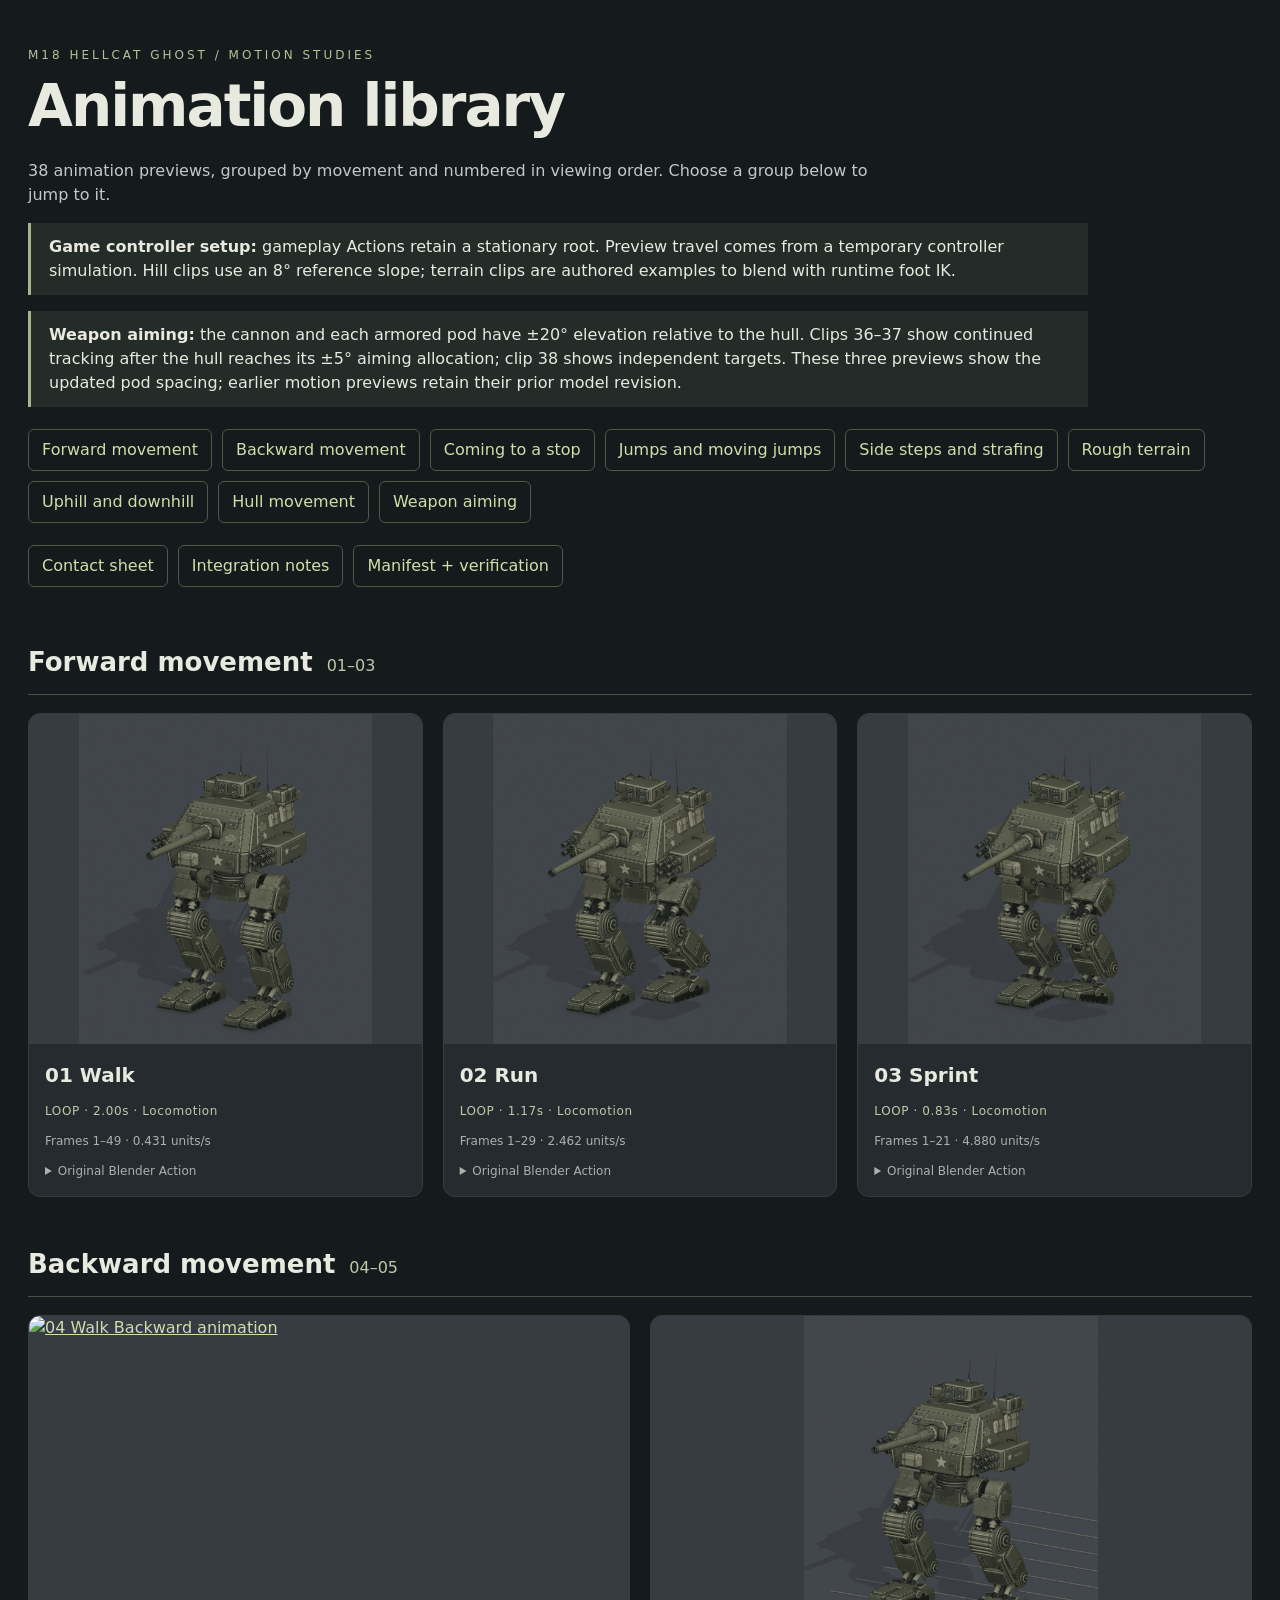
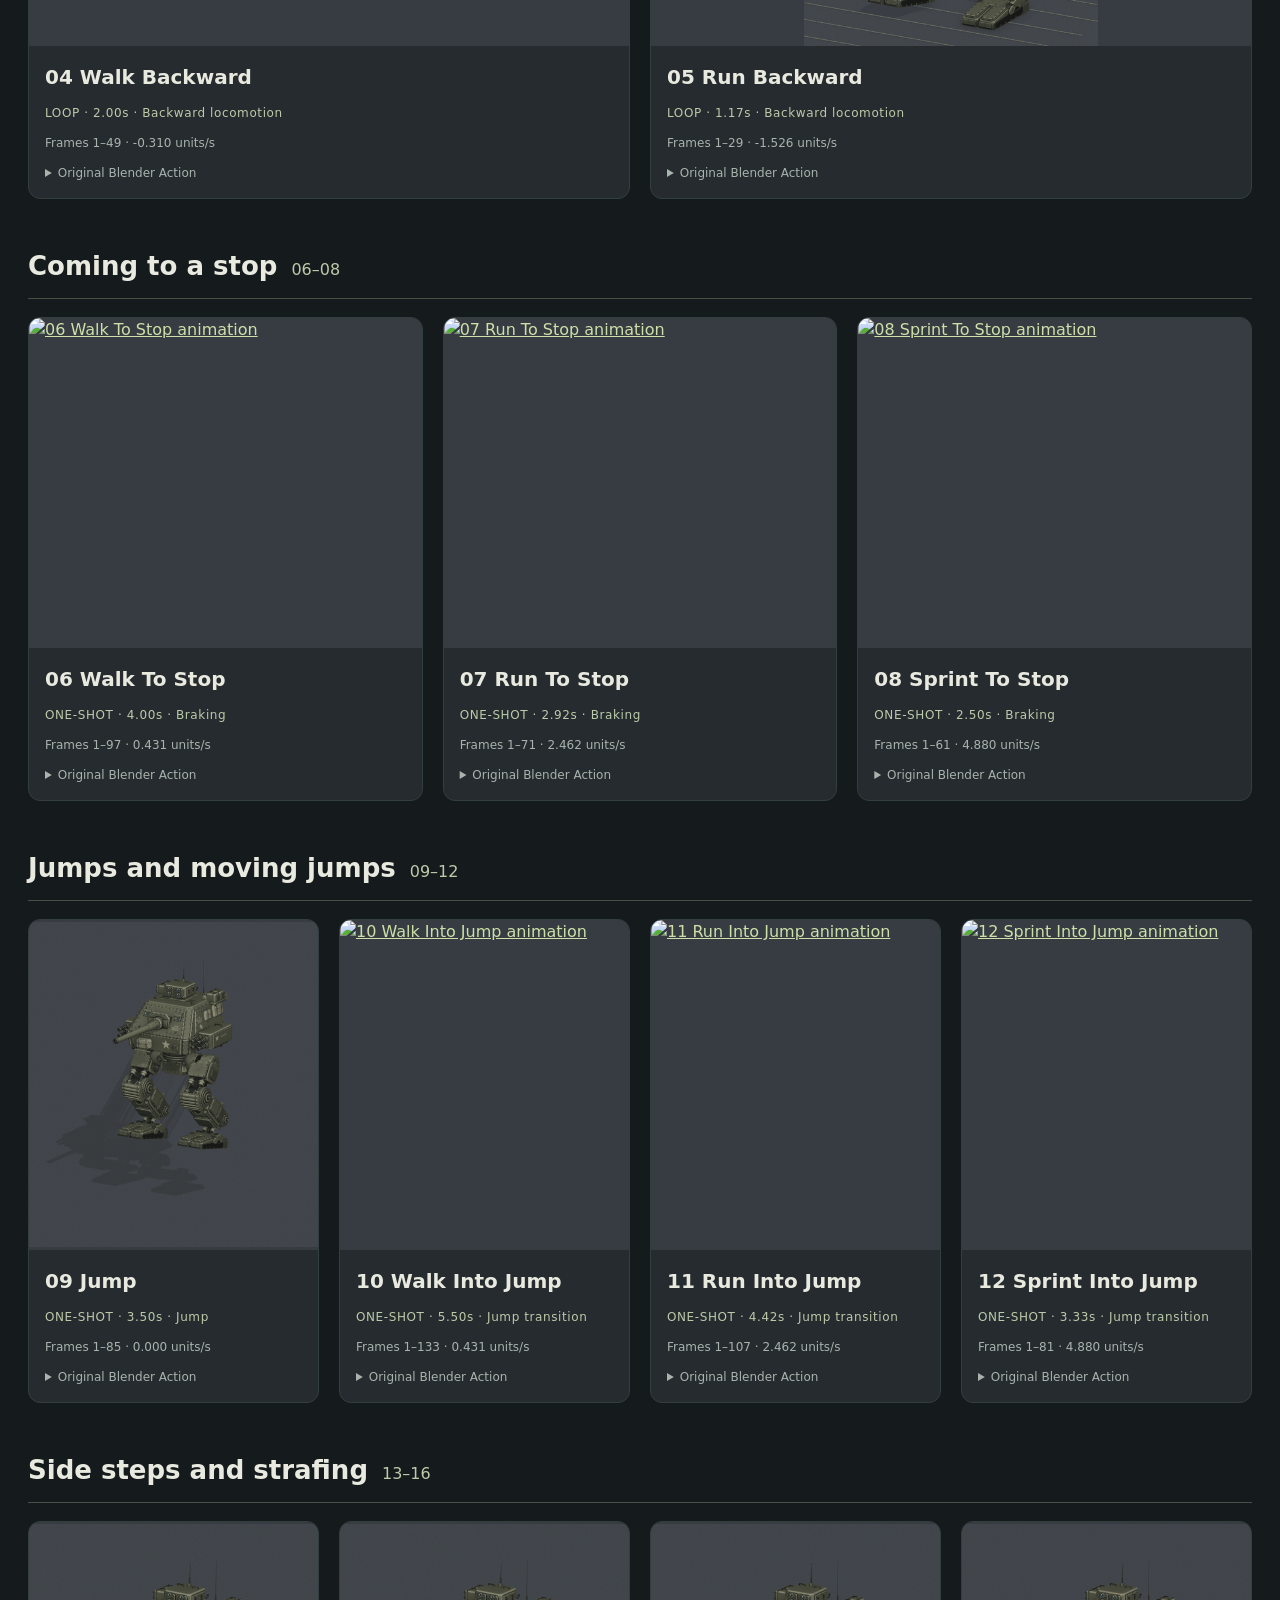
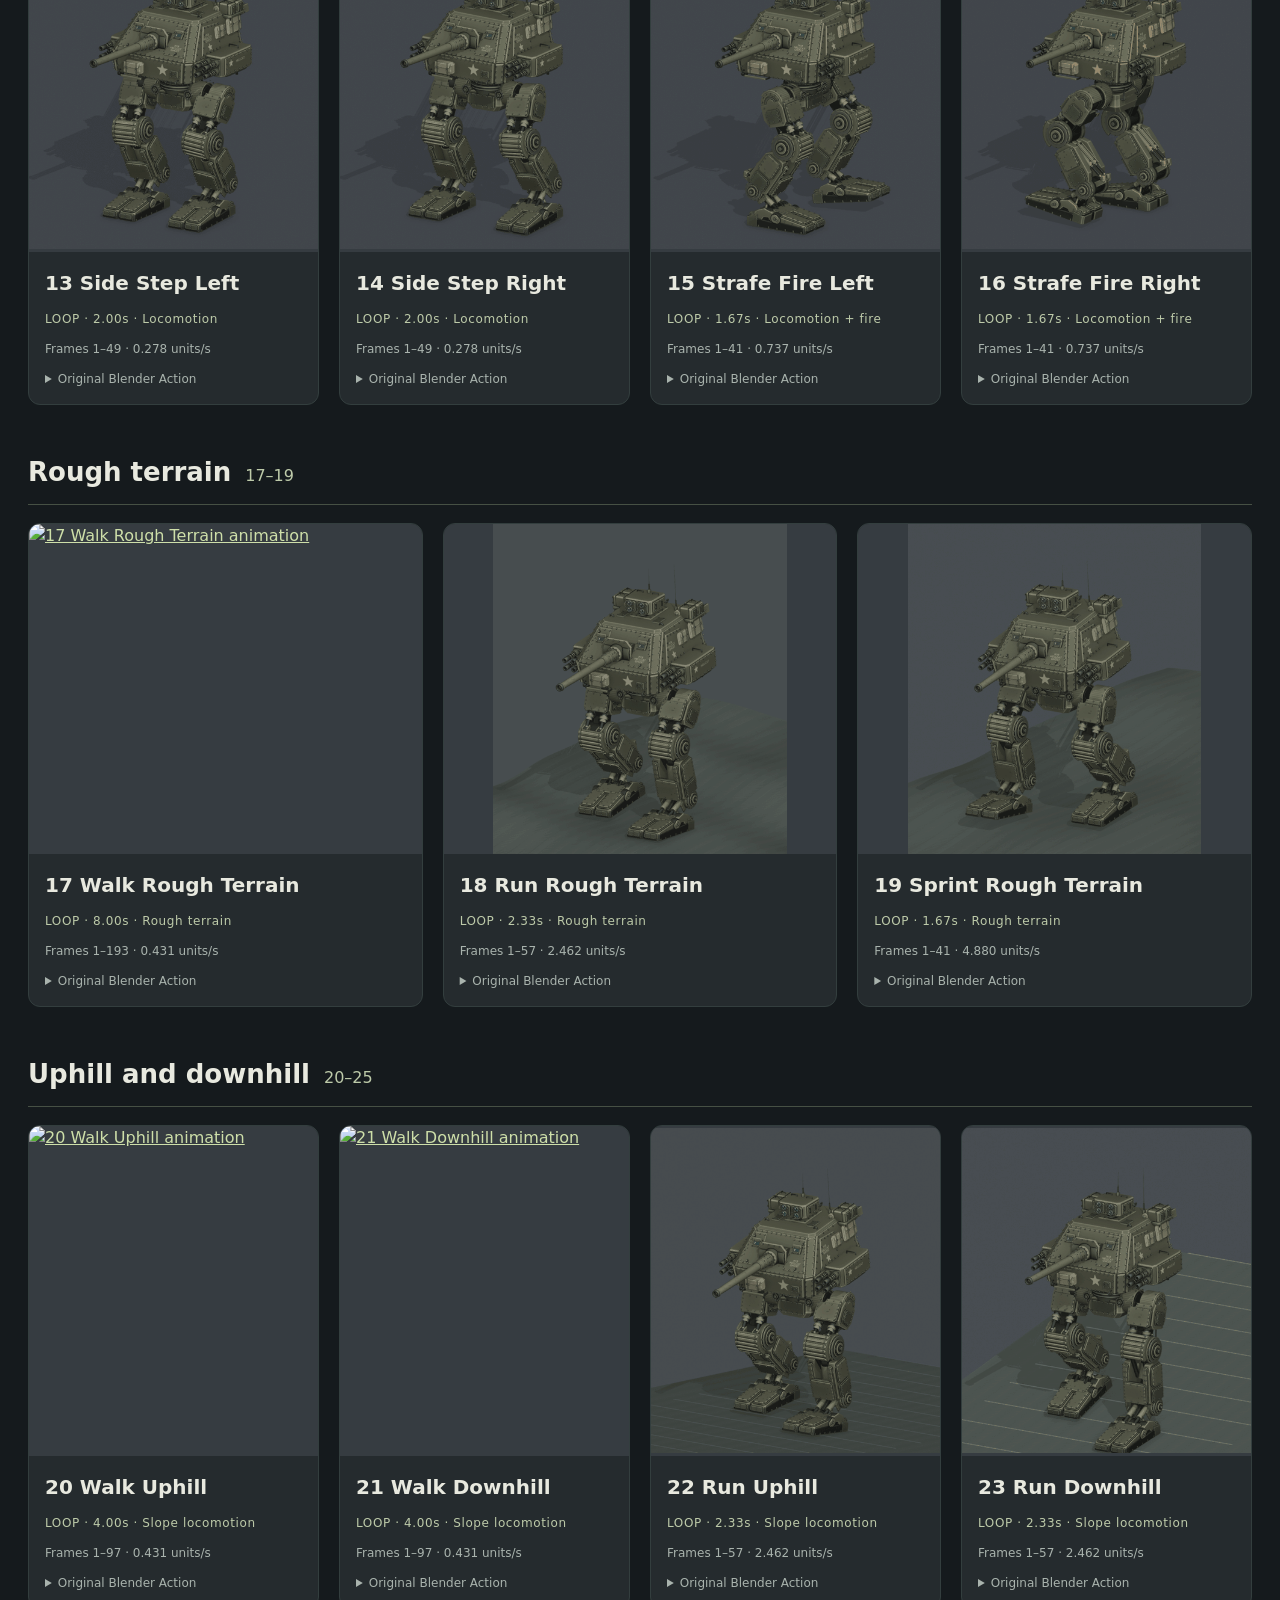
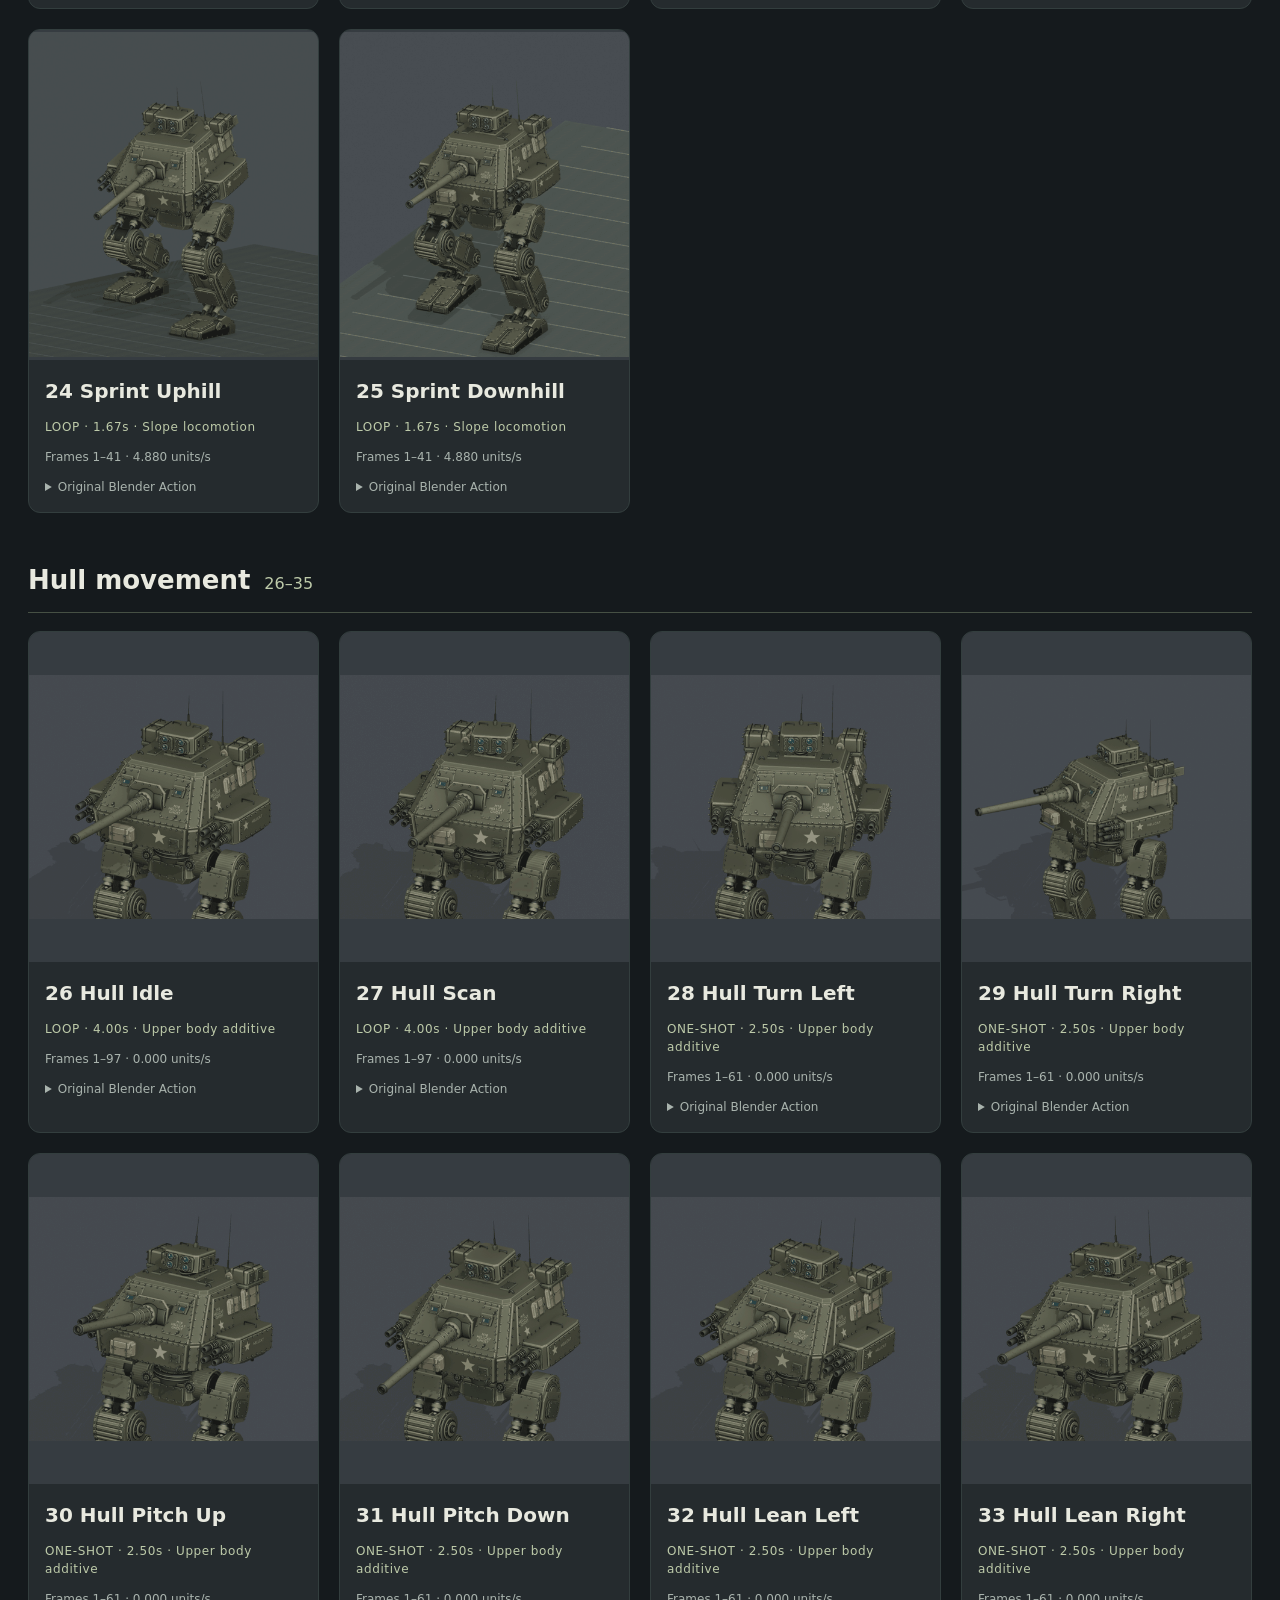
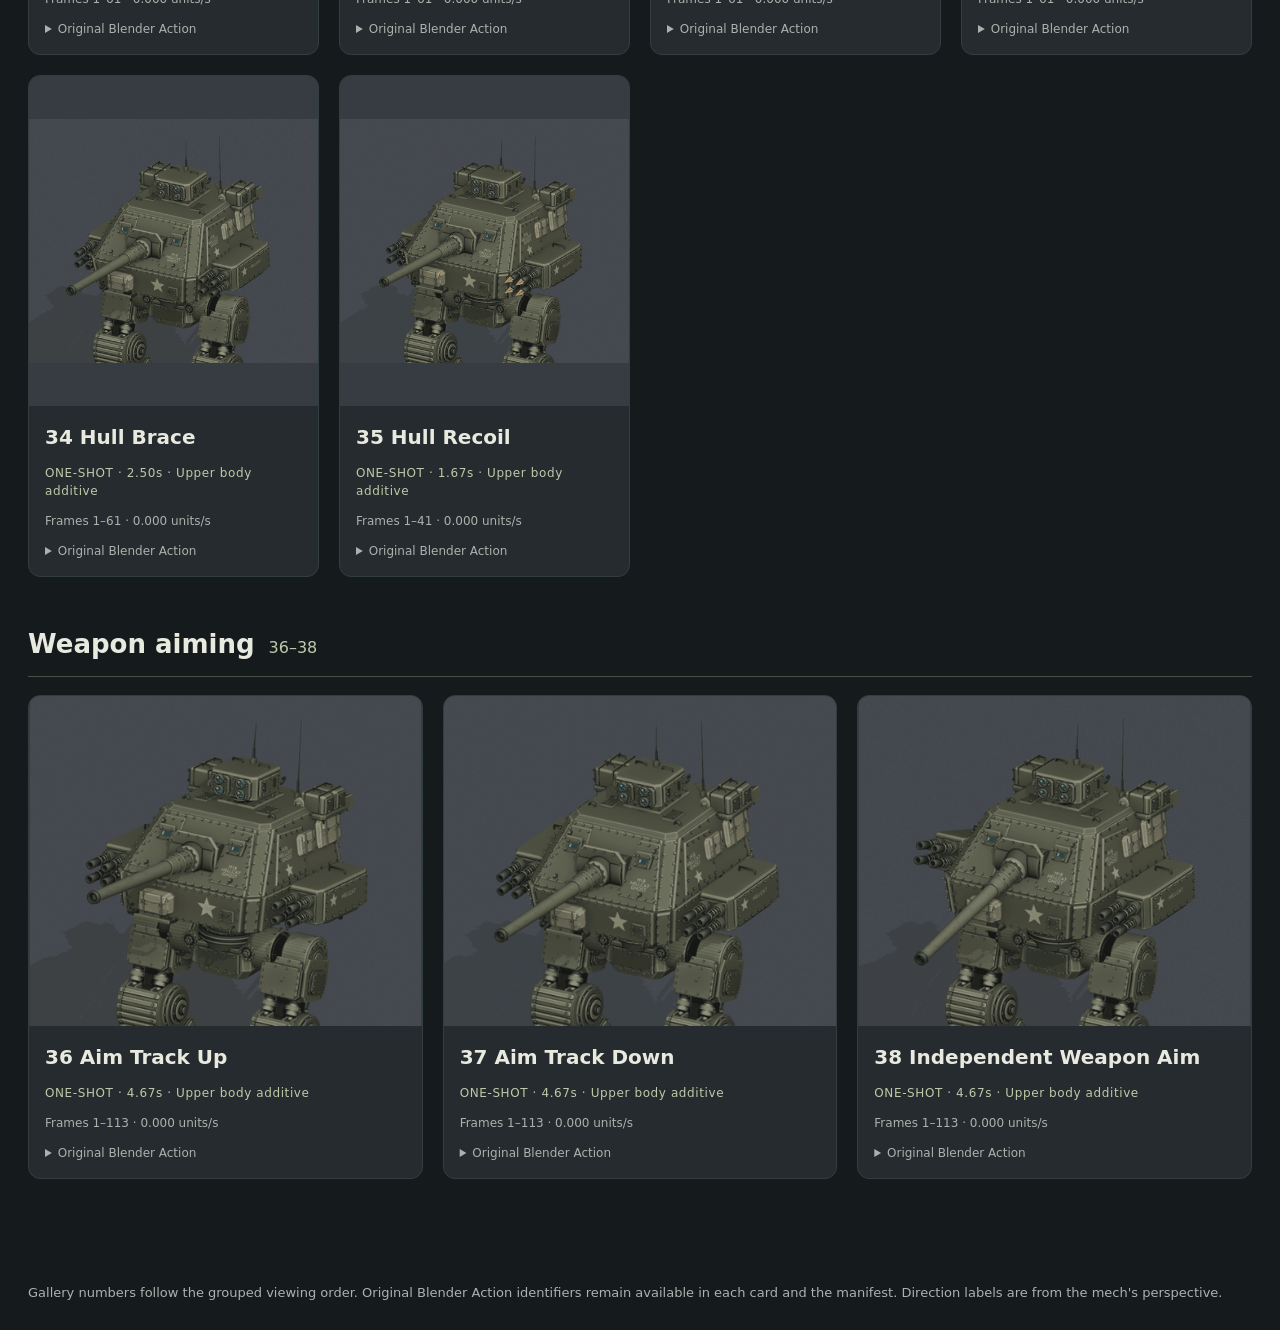
==== revision_6.html @ 9217e8c1 "Add scripts to generate contact sheet and offline gallery from manifest.json - Implemented build_con" ====
<!doctype html><html lang="en"><head><meta charset="utf-8"><meta name="viewport" content="width=device-width,initial-scale=1"><title>HELLCAT Animation Library</title><style>
*{box-sizing:border-box}html{scroll-behavior:smooth}body{margin:0;background:#151a1d;color:#e8e9df;font:16px/1.5 system-ui,sans-serif}
header,main,footer{max-width:1500px;margin:auto;padding:28px}header{padding-top:46px}h1{font-size:clamp(32px,5vw,58px);line-height:1.05;margin:12px 0 22px;letter-spacing:-2px}.eyebrow{letter-spacing:3px;color:#b6c195;font-size:12px}
.intro{max-width:880px;color:#c3c9c6}.note{border-left:3px solid #a4b786;padding:12px 18px;background:#242c29;max-width:1060px}
nav{display:flex;gap:10px;flex-wrap:wrap;margin-top:22px}a{color:#cedfa9}nav a{border:1px solid #4d5a45;padding:8px 13px;text-decoration:none;border-radius:6px}a:focus-visible,summary:focus-visible{outline:2px solid #cedfa9;outline-offset:4px}
section{margin-bottom:48px;scroll-margin-top:20px}.group-heading{font-size:26px;margin:0 0 18px;border-bottom:1px solid #465044;padding-bottom:12px}.range{color:#bdcaa9;font-size:16px;font-weight:400;margin-left:14px}
.grid{display:grid;grid-template-columns:repeat(auto-fit,minmax(min(270px,100%),1fr));gap:20px}article{background:#252b2e;border-radius:12px;overflow:hidden;border:1px solid #333e3e}article img{display:block;width:100%;height:330px;object-fit:contain;background:#363c41}.details{padding:16px}h3{font-size:20px;margin:0 0 7px}.tag{font-size:12px;letter-spacing:.6px;color:#bdcaa9}code{font-size:12px;word-break:break-word;color:#d3d8d2}.timing,summary{font-size:12px;color:#a9b3ad}summary{cursor:pointer}footer{color:#a9b3ad;font-size:13px}
</style></head>
<body><header><div class="eyebrow">M18 HELLCAT GHOST / MOTION STUDIES</div><h1>Animation library</h1>
<p class="intro">38 animation previews, grouped by movement and numbered in viewing order. Choose a group below to jump to it.</p>
<p class="note"><strong>Game controller setup:</strong> gameplay Actions retain a stationary root. Preview travel comes from a temporary controller simulation. Hill clips use an 8° reference slope; terrain clips are authored examples to blend with runtime foot IK.</p>
<p class="note"><strong>Weapon aiming:</strong> the cannon and each armored pod have ±20° elevation relative to the hull. Clips 36–37 show continued tracking after the hull reaches its ±5° aiming allocation; clip 38 shows independent targets. These three previews show the updated pod spacing; earlier motion previews retain their prior model revision.</p>
<nav aria-label="Animation groups"><a href="#forward">Forward movement</a><a href="#backward">Backward movement</a><a href="#stopping">Coming to a stop</a><a href="#jumps">Jumps and moving jumps</a><a href="#lateral">Side steps and strafing</a><a href="#rough-terrain">Rough terrain</a><a href="#slopes">Uphill and downhill</a><a href="#hull">Hull movement</a><a href="#weapons">Weapon aiming</a></nav>
<nav aria-label="Project files"><a href="contact_sheet.png">Contact sheet</a><a href="README.md">Integration notes</a><a href="manifest.json">Manifest + verification</a></nav></header>
<main><section id="forward" aria-labelledby="heading-forward"><h2 class="group-heading" id="heading-forward">Forward movement<span class="range">01–03</span></h2><div class="grid"><article><a href="01_walk.gif"><img loading="lazy" src="01_walk.gif" alt="01 Walk animation"></a>
<div class="details"><h3>01 Walk</h3><p class="tag">LOOP · 2.00s · Locomotion</p>
<p class="timing">Frames 1–49 · 0.431 units/s</p>
<details><summary>Original Blender Action</summary><code>HC ANIM | 01 Walk</code></details></div></article><article><a href="02_run.gif"><img loading="lazy" src="02_run.gif" alt="02 Run animation"></a>
<div class="details"><h3>02 Run</h3><p class="tag">LOOP · 1.17s · Locomotion</p>
<p class="timing">Frames 1–29 · 2.462 units/s</p>
<details><summary>Original Blender Action</summary><code>HC ANIM | 02 Run</code></details></div></article><article><a href="03_sprint.gif"><img loading="lazy" src="03_sprint.gif" alt="03 Sprint animation"></a>
<div class="details"><h3>03 Sprint</h3><p class="tag">LOOP · 0.83s · Locomotion</p>
<p class="timing">Frames 1–21 · 4.880 units/s</p>
<details><summary>Original Blender Action</summary><code>HC ANIM | 03 Sprint</code></details></div></article></div></section><section id="backward" aria-labelledby="heading-backward"><h2 class="group-heading" id="heading-backward">Backward movement<span class="range">04–05</span></h2><div class="grid"><article><a href="04_walk_backward.gif"><img loading="lazy" src="04_walk_backward.gif" alt="04 Walk Backward animation"></a>
<div class="details"><h3>04 Walk Backward</h3><p class="tag">LOOP · 2.00s · Backward locomotion</p>
<p class="timing">Frames 1–49 · -0.310 units/s</p>
<details><summary>Original Blender Action</summary><code>HC ANIM | 22 Walk Backward</code></details></div></article><article><a href="05_run_backward.gif"><img loading="lazy" src="05_run_backward.gif" alt="05 Run Backward animation"></a>
<div class="details"><h3>05 Run Backward</h3><p class="tag">LOOP · 1.17s · Backward locomotion</p>
<p class="timing">Frames 1–29 · -1.526 units/s</p>
<details><summary>Original Blender Action</summary><code>HC ANIM | 23 Run Backward</code></details></div></article></div></section><section id="stopping" aria-labelledby="heading-stopping"><h2 class="group-heading" id="heading-stopping">Coming to a stop<span class="range">06–08</span></h2><div class="grid"><article><a href="06_walk_to_stop.gif"><img loading="lazy" src="06_walk_to_stop.gif" alt="06 Walk To Stop animation"></a>
<div class="details"><h3>06 Walk To Stop</h3><p class="tag">ONE-SHOT · 4.00s · Braking</p>
<p class="timing">Frames 1–97 · 0.431 units/s</p>
<details><summary>Original Blender Action</summary><code>HC ANIM | 24 Walk To Stop</code></details></div></article><article><a href="07_run_to_stop.gif"><img loading="lazy" src="07_run_to_stop.gif" alt="07 Run To Stop animation"></a>
<div class="details"><h3>07 Run To Stop</h3><p class="tag">ONE-SHOT · 2.92s · Braking</p>
<p class="timing">Frames 1–71 · 2.462 units/s</p>
<details><summary>Original Blender Action</summary><code>HC ANIM | 25 Run To Stop</code></details></div></article><article><a href="08_sprint_to_stop.gif"><img loading="lazy" src="08_sprint_to_stop.gif" alt="08 Sprint To Stop animation"></a>
<div class="details"><h3>08 Sprint To Stop</h3><p class="tag">ONE-SHOT · 2.50s · Braking</p>
<p class="timing">Frames 1–61 · 4.880 units/s</p>
<details><summary>Original Blender Action</summary><code>HC ANIM | 26 Sprint To Stop</code></details></div></article></div></section><section id="jumps" aria-labelledby="heading-jumps"><h2 class="group-heading" id="heading-jumps">Jumps and moving jumps<span class="range">09–12</span></h2><div class="grid"><article><a href="09_jump.gif"><img loading="lazy" src="09_jump.gif" alt="09 Jump animation"></a>
<div class="details"><h3>09 Jump</h3><p class="tag">ONE-SHOT · 3.50s · Jump</p>
<p class="timing">Frames 1–85 · 0.000 units/s</p>
<details><summary>Original Blender Action</summary><code>HC ANIM | 04 Jump</code></details></div></article><article><a href="10_walk_into_jump.gif"><img loading="lazy" src="10_walk_into_jump.gif" alt="10 Walk Into Jump animation"></a>
<div class="details"><h3>10 Walk Into Jump</h3><p class="tag">ONE-SHOT · 5.50s · Jump transition</p>
<p class="timing">Frames 1–133 · 0.431 units/s</p>
<details><summary>Original Blender Action</summary><code>HC ANIM | 08 Walk Into Jump</code></details></div></article><article><a href="11_run_into_jump.gif"><img loading="lazy" src="11_run_into_jump.gif" alt="11 Run Into Jump animation"></a>
<div class="details"><h3>11 Run Into Jump</h3><p class="tag">ONE-SHOT · 4.42s · Jump transition</p>
<p class="timing">Frames 1–107 · 2.462 units/s</p>
<details><summary>Original Blender Action</summary><code>HC ANIM | 07 Run Into Jump</code></details></div></article><article><a href="12_sprint_into_jump.gif"><img loading="lazy" src="12_sprint_into_jump.gif" alt="12 Sprint Into Jump animation"></a>
<div class="details"><h3>12 Sprint Into Jump</h3><p class="tag">ONE-SHOT · 3.33s · Jump transition</p>
<p class="timing">Frames 1–81 · 4.880 units/s</p>
<details><summary>Original Blender Action</summary><code>HC ANIM | 21 Sprint Into Jump</code></details></div></article></div></section><section id="lateral" aria-labelledby="heading-lateral"><h2 class="group-heading" id="heading-lateral">Side steps and strafing<span class="range">13–16</span></h2><div class="grid"><article><a href="13_side_step_left.gif"><img loading="lazy" src="13_side_step_left.gif" alt="13 Side Step Left animation"></a>
<div class="details"><h3>13 Side Step Left</h3><p class="tag">LOOP · 2.00s · Locomotion</p>
<p class="timing">Frames 1–49 · 0.278 units/s</p>
<details><summary>Original Blender Action</summary><code>HC ANIM | 05 Side Step Left</code></details></div></article><article><a href="14_side_step_right.gif"><img loading="lazy" src="14_side_step_right.gif" alt="14 Side Step Right animation"></a>
<div class="details"><h3>14 Side Step Right</h3><p class="tag">LOOP · 2.00s · Locomotion</p>
<p class="timing">Frames 1–49 · 0.278 units/s</p>
<details><summary>Original Blender Action</summary><code>HC ANIM | 06 Side Step Right</code></details></div></article><article><a href="15_strafe_fire_left.gif"><img loading="lazy" src="15_strafe_fire_left.gif" alt="15 Strafe Fire Left animation"></a>
<div class="details"><h3>15 Strafe Fire Left</h3><p class="tag">LOOP · 1.67s · Locomotion + fire</p>
<p class="timing">Frames 1–41 · 0.737 units/s</p>
<details><summary>Original Blender Action</summary><code>HC ANIM | 09 Strafe Fire Left</code></details></div></article><article><a href="16_strafe_fire_right.gif"><img loading="lazy" src="16_strafe_fire_right.gif" alt="16 Strafe Fire Right animation"></a>
<div class="details"><h3>16 Strafe Fire Right</h3><p class="tag">LOOP · 1.67s · Locomotion + fire</p>
<p class="timing">Frames 1–41 · 0.737 units/s</p>
<details><summary>Original Blender Action</summary><code>HC ANIM | 10 Strafe Fire Right</code></details></div></article></div></section><section id="rough-terrain" aria-labelledby="heading-rough-terrain"><h2 class="group-heading" id="heading-rough-terrain">Rough terrain<span class="range">17–19</span></h2><div class="grid"><article><a href="17_walk_rough_terrain.gif"><img loading="lazy" src="17_walk_rough_terrain.gif" alt="17 Walk Rough Terrain animation"></a>
<div class="details"><h3>17 Walk Rough Terrain</h3><p class="tag">LOOP · 8.00s · Rough terrain</p>
<p class="timing">Frames 1–193 · 0.431 units/s</p>
<details><summary>Original Blender Action</summary><code>HC ANIM | 27 Walk Rough Terrain</code></details></div></article><article><a href="18_run_rough_terrain.gif"><img loading="lazy" src="18_run_rough_terrain.gif" alt="18 Run Rough Terrain animation"></a>
<div class="details"><h3>18 Run Rough Terrain</h3><p class="tag">LOOP · 2.33s · Rough terrain</p>
<p class="timing">Frames 1–57 · 2.462 units/s</p>
<details><summary>Original Blender Action</summary><code>HC ANIM | 28 Run Rough Terrain</code></details></div></article><article><a href="19_sprint_rough_terrain.gif"><img loading="lazy" src="19_sprint_rough_terrain.gif" alt="19 Sprint Rough Terrain animation"></a>
<div class="details"><h3>19 Sprint Rough Terrain</h3><p class="tag">LOOP · 1.67s · Rough terrain</p>
<p class="timing">Frames 1–41 · 4.880 units/s</p>
<details><summary>Original Blender Action</summary><code>HC ANIM | 29 Sprint Rough Terrain</code></details></div></article></div></section><section id="slopes" aria-labelledby="heading-slopes"><h2 class="group-heading" id="heading-slopes">Uphill and downhill<span class="range">20–25</span></h2><div class="grid"><article><a href="20_walk_uphill.gif"><img loading="lazy" src="20_walk_uphill.gif" alt="20 Walk Uphill animation"></a>
<div class="details"><h3>20 Walk Uphill</h3><p class="tag">LOOP · 4.00s · Slope locomotion</p>
<p class="timing">Frames 1–97 · 0.431 units/s</p>
<details><summary>Original Blender Action</summary><code>HC ANIM | 30 Walk Uphill</code></details></div></article><article><a href="21_walk_downhill.gif"><img loading="lazy" src="21_walk_downhill.gif" alt="21 Walk Downhill animation"></a>
<div class="details"><h3>21 Walk Downhill</h3><p class="tag">LOOP · 4.00s · Slope locomotion</p>
<p class="timing">Frames 1–97 · 0.431 units/s</p>
<details><summary>Original Blender Action</summary><code>HC ANIM | 31 Walk Downhill</code></details></div></article><article><a href="22_run_uphill.gif"><img loading="lazy" src="22_run_uphill.gif" alt="22 Run Uphill animation"></a>
<div class="details"><h3>22 Run Uphill</h3><p class="tag">LOOP · 2.33s · Slope locomotion</p>
<p class="timing">Frames 1–57 · 2.462 units/s</p>
<details><summary>Original Blender Action</summary><code>HC ANIM | 32 Run Uphill</code></details></div></article><article><a href="23_run_downhill.gif"><img loading="lazy" src="23_run_downhill.gif" alt="23 Run Downhill animation"></a>
<div class="details"><h3>23 Run Downhill</h3><p class="tag">LOOP · 2.33s · Slope locomotion</p>
<p class="timing">Frames 1–57 · 2.462 units/s</p>
<details><summary>Original Blender Action</summary><code>HC ANIM | 33 Run Downhill</code></details></div></article><article><a href="24_sprint_uphill.gif"><img loading="lazy" src="24_sprint_uphill.gif" alt="24 Sprint Uphill animation"></a>
<div class="details"><h3>24 Sprint Uphill</h3><p class="tag">LOOP · 1.67s · Slope locomotion</p>
<p class="timing">Frames 1–41 · 4.880 units/s</p>
<details><summary>Original Blender Action</summary><code>HC ANIM | 34 Sprint Uphill</code></details></div></article><article><a href="25_sprint_downhill.gif"><img loading="lazy" src="25_sprint_downhill.gif" alt="25 Sprint Downhill animation"></a>
<div class="details"><h3>25 Sprint Downhill</h3><p class="tag">LOOP · 1.67s · Slope locomotion</p>
<p class="timing">Frames 1–41 · 4.880 units/s</p>
<details><summary>Original Blender Action</summary><code>HC ANIM | 35 Sprint Downhill</code></details></div></article></div></section><section id="hull" aria-labelledby="heading-hull"><h2 class="group-heading" id="heading-hull">Hull movement<span class="range">26–35</span></h2><div class="grid"><article><a href="26_hull_idle.gif"><img loading="lazy" src="26_hull_idle.gif" alt="26 Hull Idle animation"></a>
<div class="details"><h3>26 Hull Idle</h3><p class="tag">LOOP · 4.00s · Upper body additive</p>
<p class="timing">Frames 1–97 · 0.000 units/s</p>
<details><summary>Original Blender Action</summary><code>HC ANIM | 11 Hull Idle</code></details></div></article><article><a href="27_hull_scan.gif"><img loading="lazy" src="27_hull_scan.gif" alt="27 Hull Scan animation"></a>
<div class="details"><h3>27 Hull Scan</h3><p class="tag">LOOP · 4.00s · Upper body additive</p>
<p class="timing">Frames 1–97 · 0.000 units/s</p>
<details><summary>Original Blender Action</summary><code>HC ANIM | 12 Hull Scan</code></details></div></article><article><a href="28_hull_turn_left.gif"><img loading="lazy" src="28_hull_turn_left.gif" alt="28 Hull Turn Left animation"></a>
<div class="details"><h3>28 Hull Turn Left</h3><p class="tag">ONE-SHOT · 2.50s · Upper body additive</p>
<p class="timing">Frames 1–61 · 0.000 units/s</p>
<details><summary>Original Blender Action</summary><code>HC ANIM | 13 Hull Turn Left</code></details></div></article><article><a href="29_hull_turn_right.gif"><img loading="lazy" src="29_hull_turn_right.gif" alt="29 Hull Turn Right animation"></a>
<div class="details"><h3>29 Hull Turn Right</h3><p class="tag">ONE-SHOT · 2.50s · Upper body additive</p>
<p class="timing">Frames 1–61 · 0.000 units/s</p>
<details><summary>Original Blender Action</summary><code>HC ANIM | 14 Hull Turn Right</code></details></div></article><article><a href="30_hull_pitch_up.gif"><img loading="lazy" src="30_hull_pitch_up.gif" alt="30 Hull Pitch Up animation"></a>
<div class="details"><h3>30 Hull Pitch Up</h3><p class="tag">ONE-SHOT · 2.50s · Upper body additive</p>
<p class="timing">Frames 1–61 · 0.000 units/s</p>
<details><summary>Original Blender Action</summary><code>HC ANIM | 15 Hull Pitch Up</code></details></div></article><article><a href="31_hull_pitch_down.gif"><img loading="lazy" src="31_hull_pitch_down.gif" alt="31 Hull Pitch Down animation"></a>
<div class="details"><h3>31 Hull Pitch Down</h3><p class="tag">ONE-SHOT · 2.50s · Upper body additive</p>
<p class="timing">Frames 1–61 · 0.000 units/s</p>
<details><summary>Original Blender Action</summary><code>HC ANIM | 16 Hull Pitch Down</code></details></div></article><article><a href="32_hull_lean_left.gif"><img loading="lazy" src="32_hull_lean_left.gif" alt="32 Hull Lean Left animation"></a>
<div class="details"><h3>32 Hull Lean Left</h3><p class="tag">ONE-SHOT · 2.50s · Upper body additive</p>
<p class="timing">Frames 1–61 · 0.000 units/s</p>
<details><summary>Original Blender Action</summary><code>HC ANIM | 17 Hull Lean Left</code></details></div></article><article><a href="33_hull_lean_right.gif"><img loading="lazy" src="33_hull_lean_right.gif" alt="33 Hull Lean Right animation"></a>
<div class="details"><h3>33 Hull Lean Right</h3><p class="tag">ONE-SHOT · 2.50s · Upper body additive</p>
<p class="timing">Frames 1–61 · 0.000 units/s</p>
<details><summary>Original Blender Action</summary><code>HC ANIM | 18 Hull Lean Right</code></details></div></article><article><a href="34_hull_brace.gif"><img loading="lazy" src="34_hull_brace.gif" alt="34 Hull Brace animation"></a>
<div class="details"><h3>34 Hull Brace</h3><p class="tag">ONE-SHOT · 2.50s · Upper body additive</p>
<p class="timing">Frames 1–61 · 0.000 units/s</p>
<details><summary>Original Blender Action</summary><code>HC ANIM | 19 Hull Brace</code></details></div></article><article><a href="35_hull_recoil.gif"><img loading="lazy" src="35_hull_recoil.gif" alt="35 Hull Recoil animation"></a>
<div class="details"><h3>35 Hull Recoil</h3><p class="tag">ONE-SHOT · 1.67s · Upper body additive</p>
<p class="timing">Frames 1–41 · 0.000 units/s</p>
<details><summary>Original Blender Action</summary><code>HC ANIM | 20 Hull Recoil</code></details></div></article></div></section><section id="weapons" aria-labelledby="heading-weapons"><h2 class="group-heading" id="heading-weapons">Weapon aiming<span class="range">36–38</span></h2><div class="grid"><article><a href="36_aim_track_up.gif"><img loading="lazy" src="36_aim_track_up.gif" alt="36 Aim Track Up animation"></a>
<div class="details"><h3>36 Aim Track Up</h3><p class="tag">ONE-SHOT · 4.67s · Upper body additive</p>
<p class="timing">Frames 1–113 · 0.000 units/s</p>
<details><summary>Original Blender Action</summary><code>HC ANIM | 36 Aim Track Up</code></details></div></article><article><a href="37_aim_track_down.gif"><img loading="lazy" src="37_aim_track_down.gif" alt="37 Aim Track Down animation"></a>
<div class="details"><h3>37 Aim Track Down</h3><p class="tag">ONE-SHOT · 4.67s · Upper body additive</p>
<p class="timing">Frames 1–113 · 0.000 units/s</p>
<details><summary>Original Blender Action</summary><code>HC ANIM | 37 Aim Track Down</code></details></div></article><article><a href="38_independent_weapon_aim.gif"><img loading="lazy" src="38_independent_weapon_aim.gif" alt="38 Independent Weapon Aim animation"></a>
<div class="details"><h3>38 Independent Weapon Aim</h3><p class="tag">ONE-SHOT · 4.67s · Upper body additive</p>
<p class="timing">Frames 1–113 · 0.000 units/s</p>
<details><summary>Original Blender Action</summary><code>HC ANIM | 38 Independent Weapon Aim</code></details></div></article></div></section></main><footer>Gallery numbers follow the grouped viewing order. Original Blender Action identifiers remain available in each card and the manifest. Direction labels are from the mech's perspective.</footer></body></html>
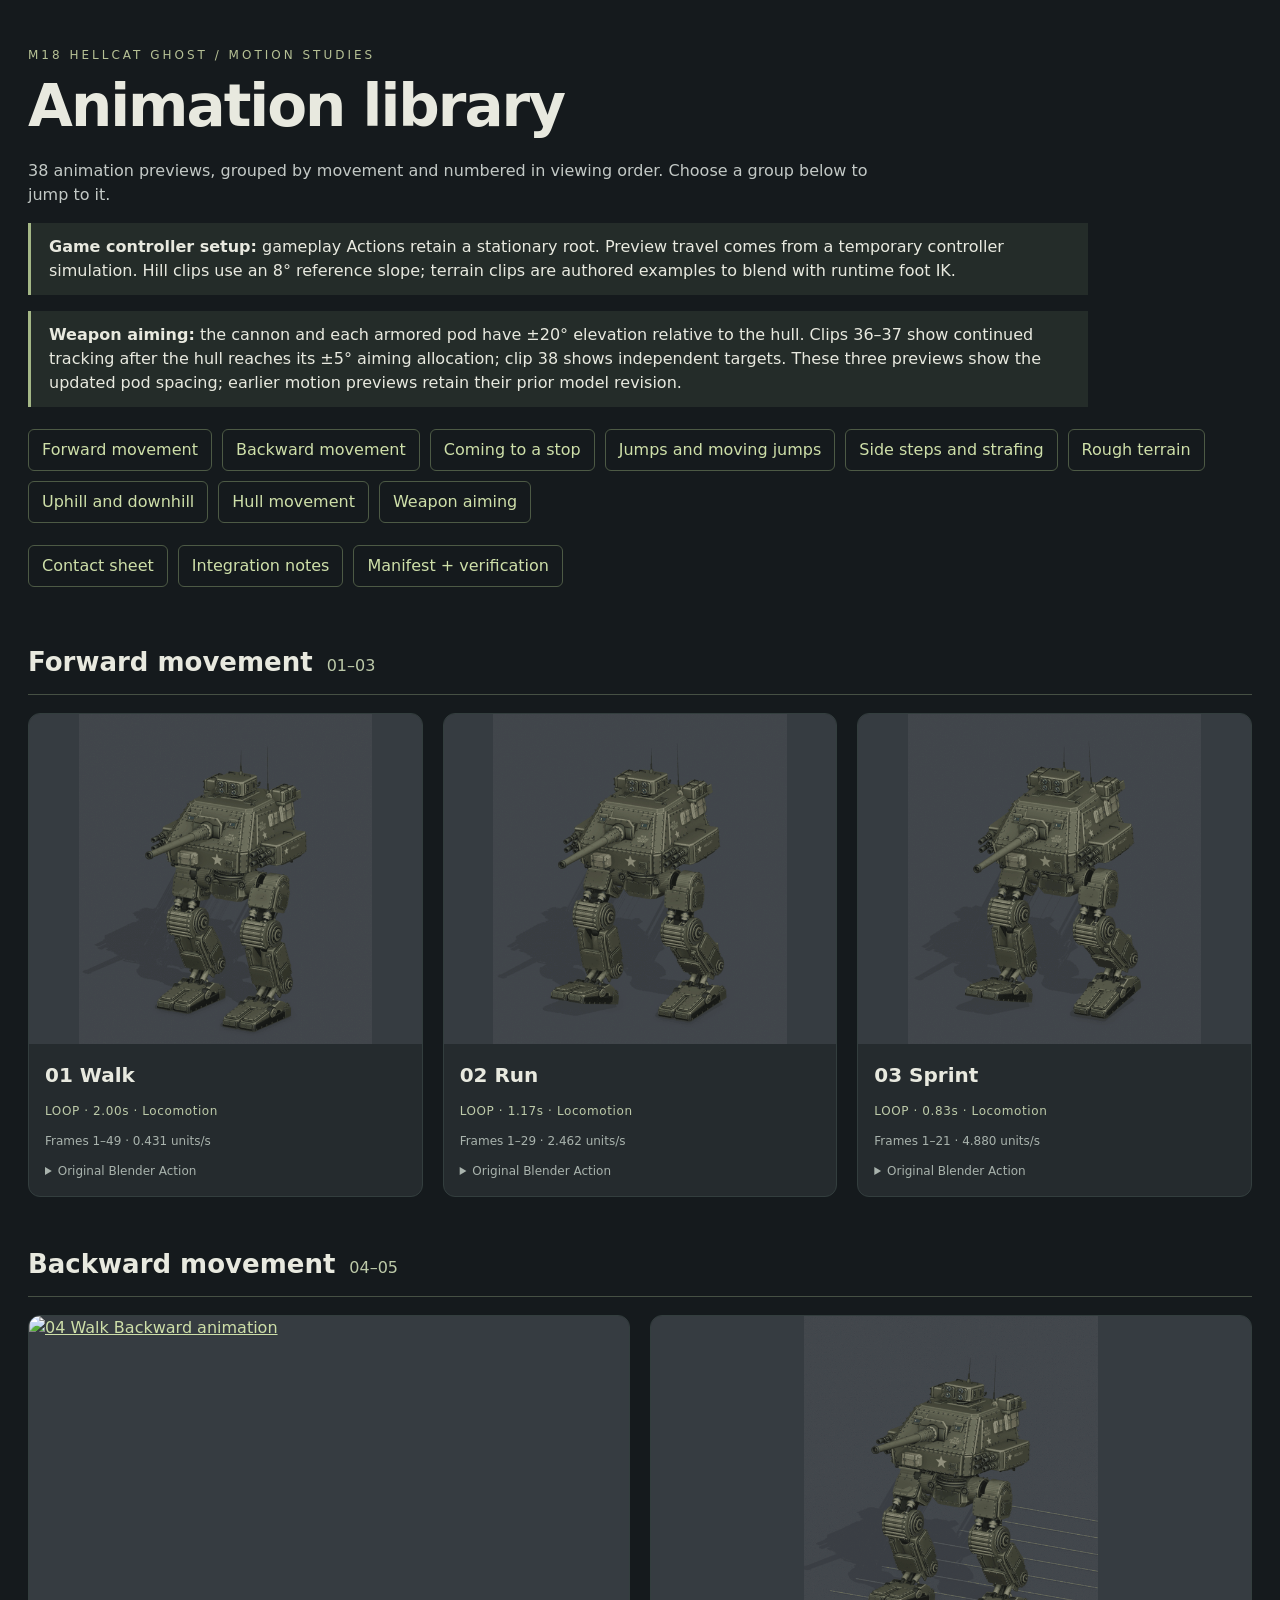
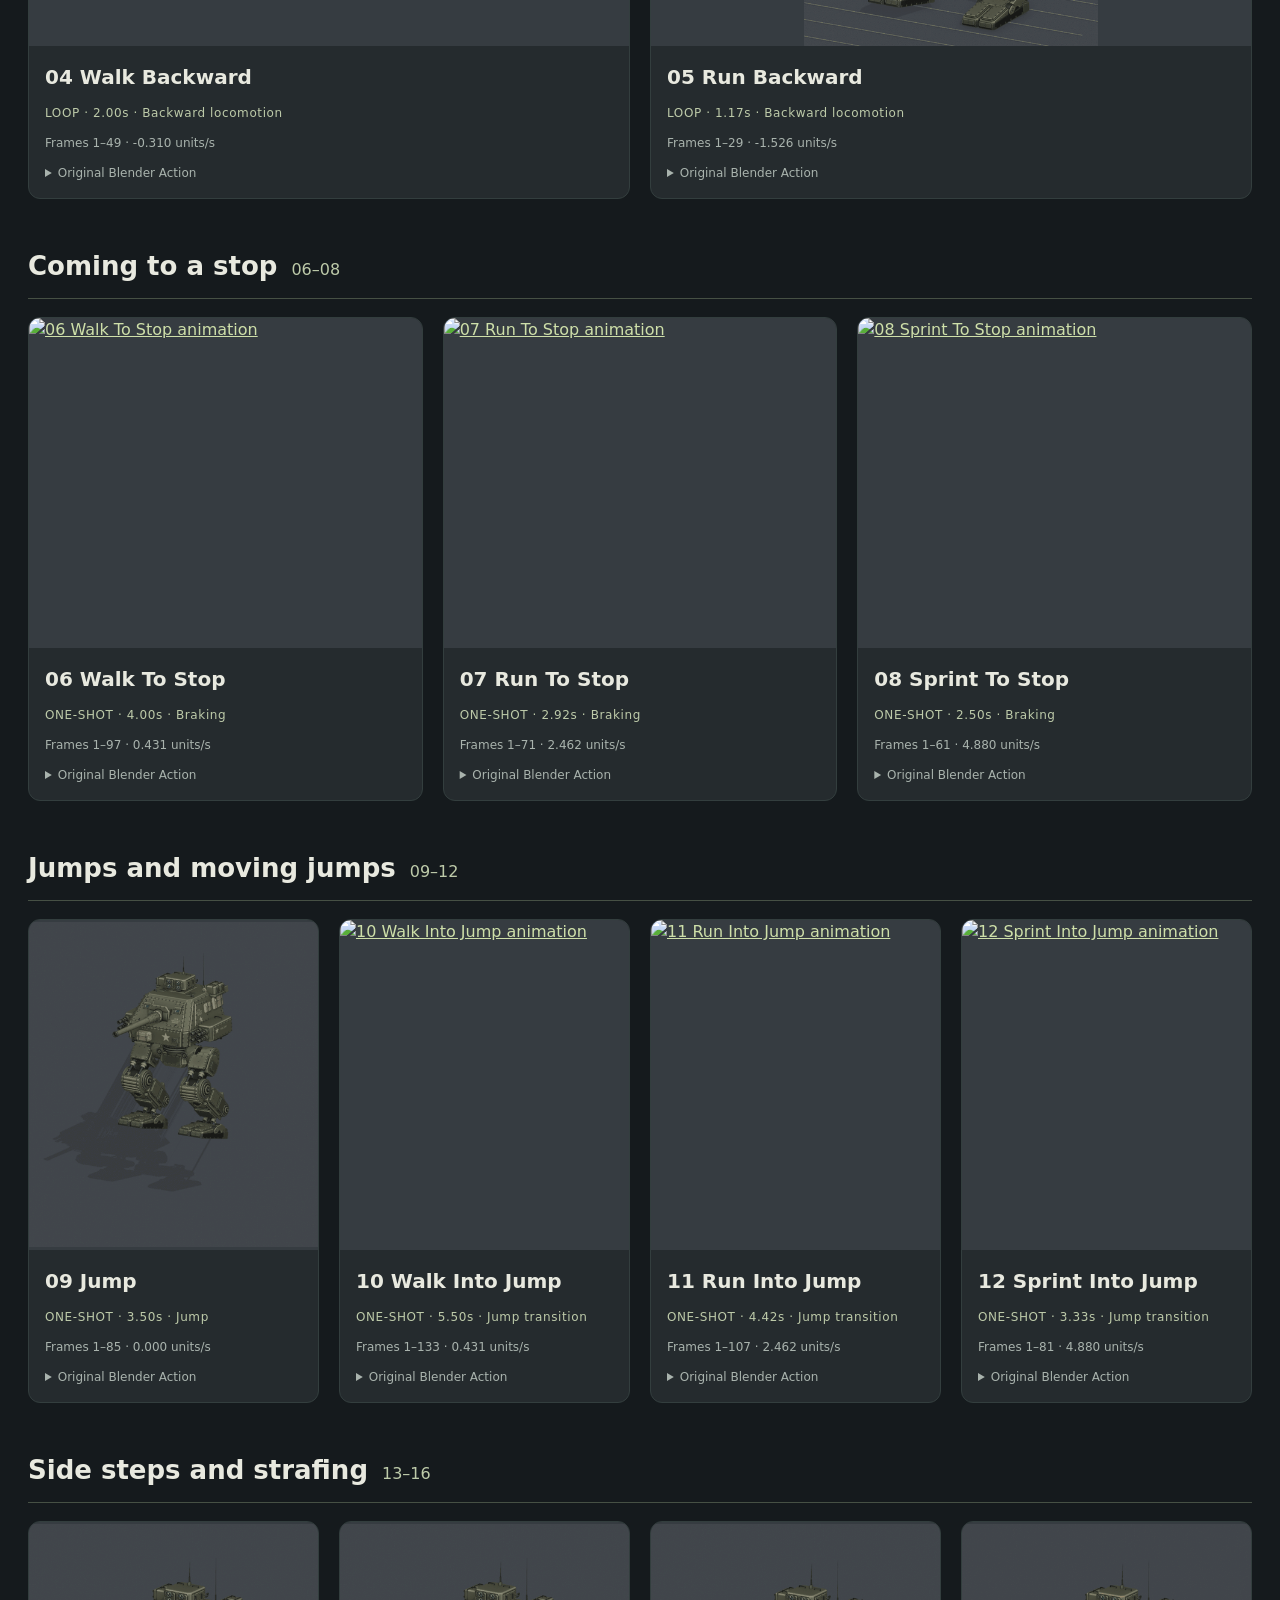
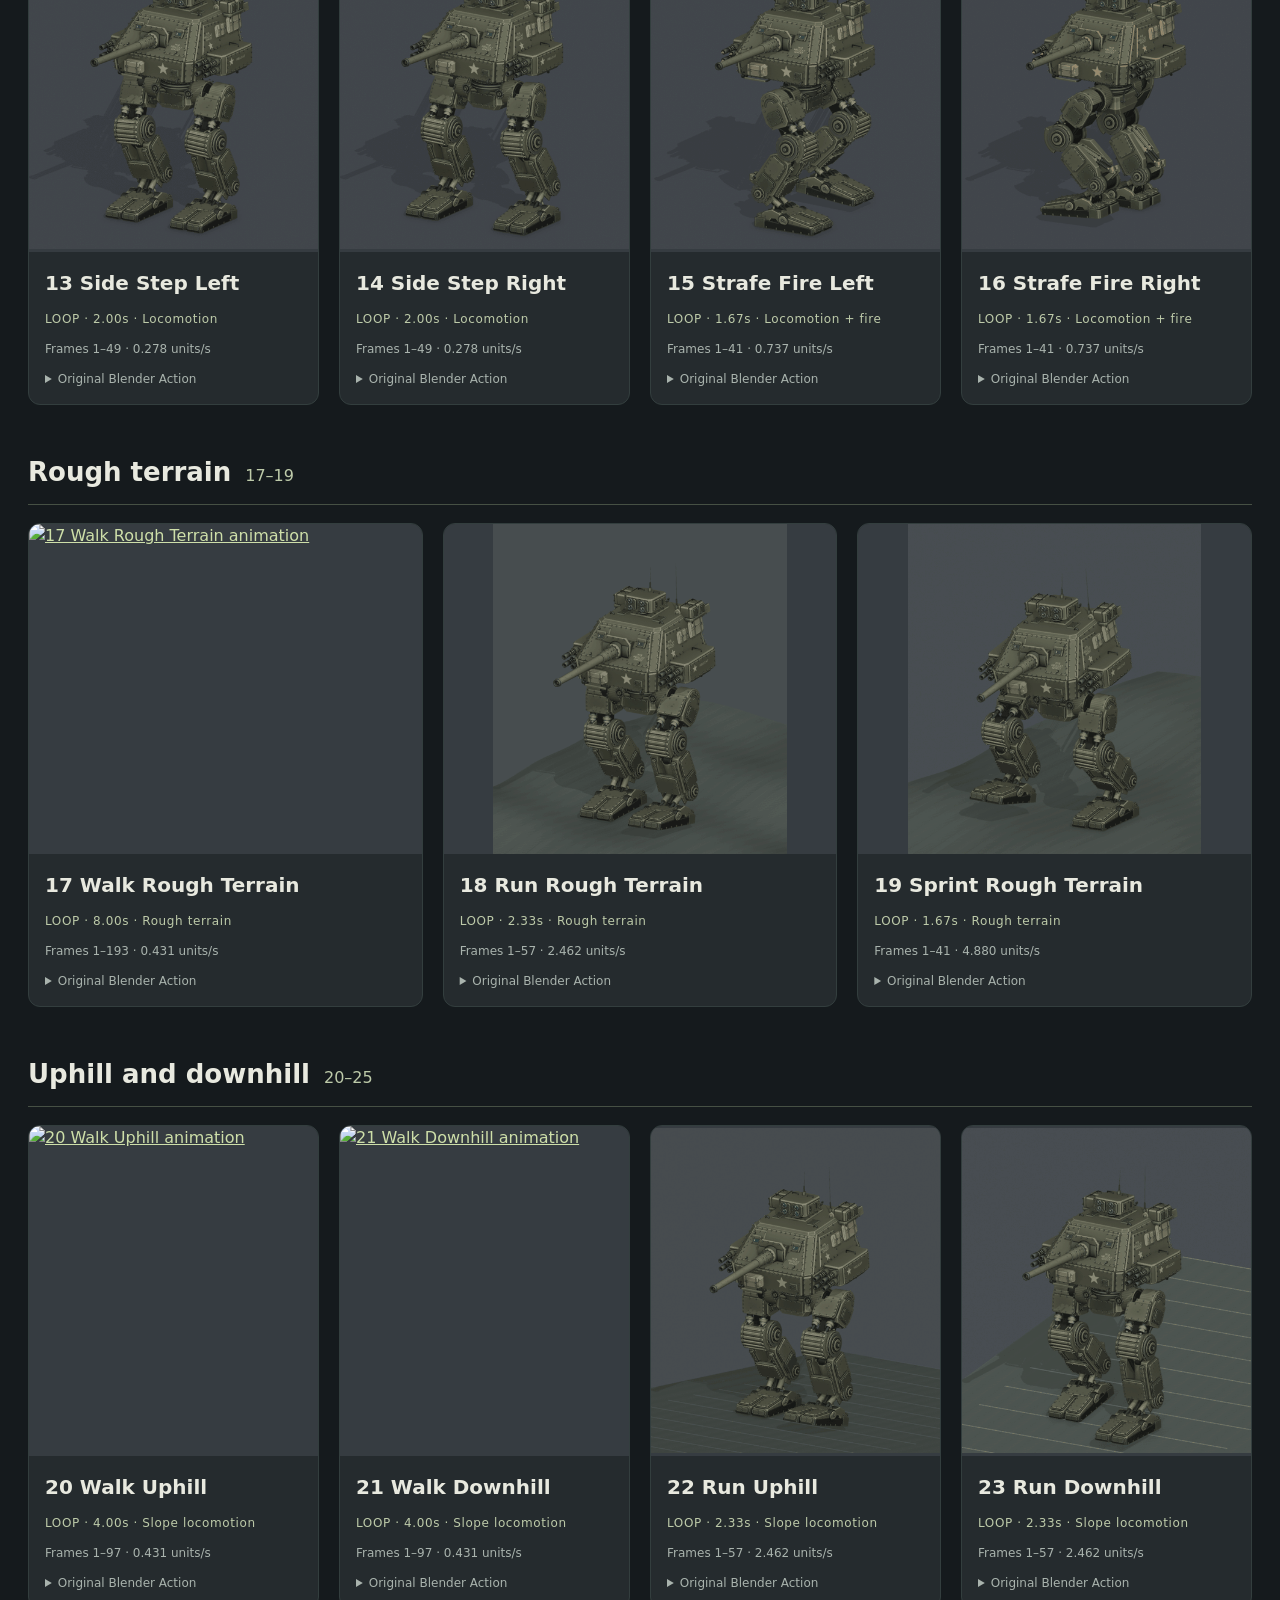
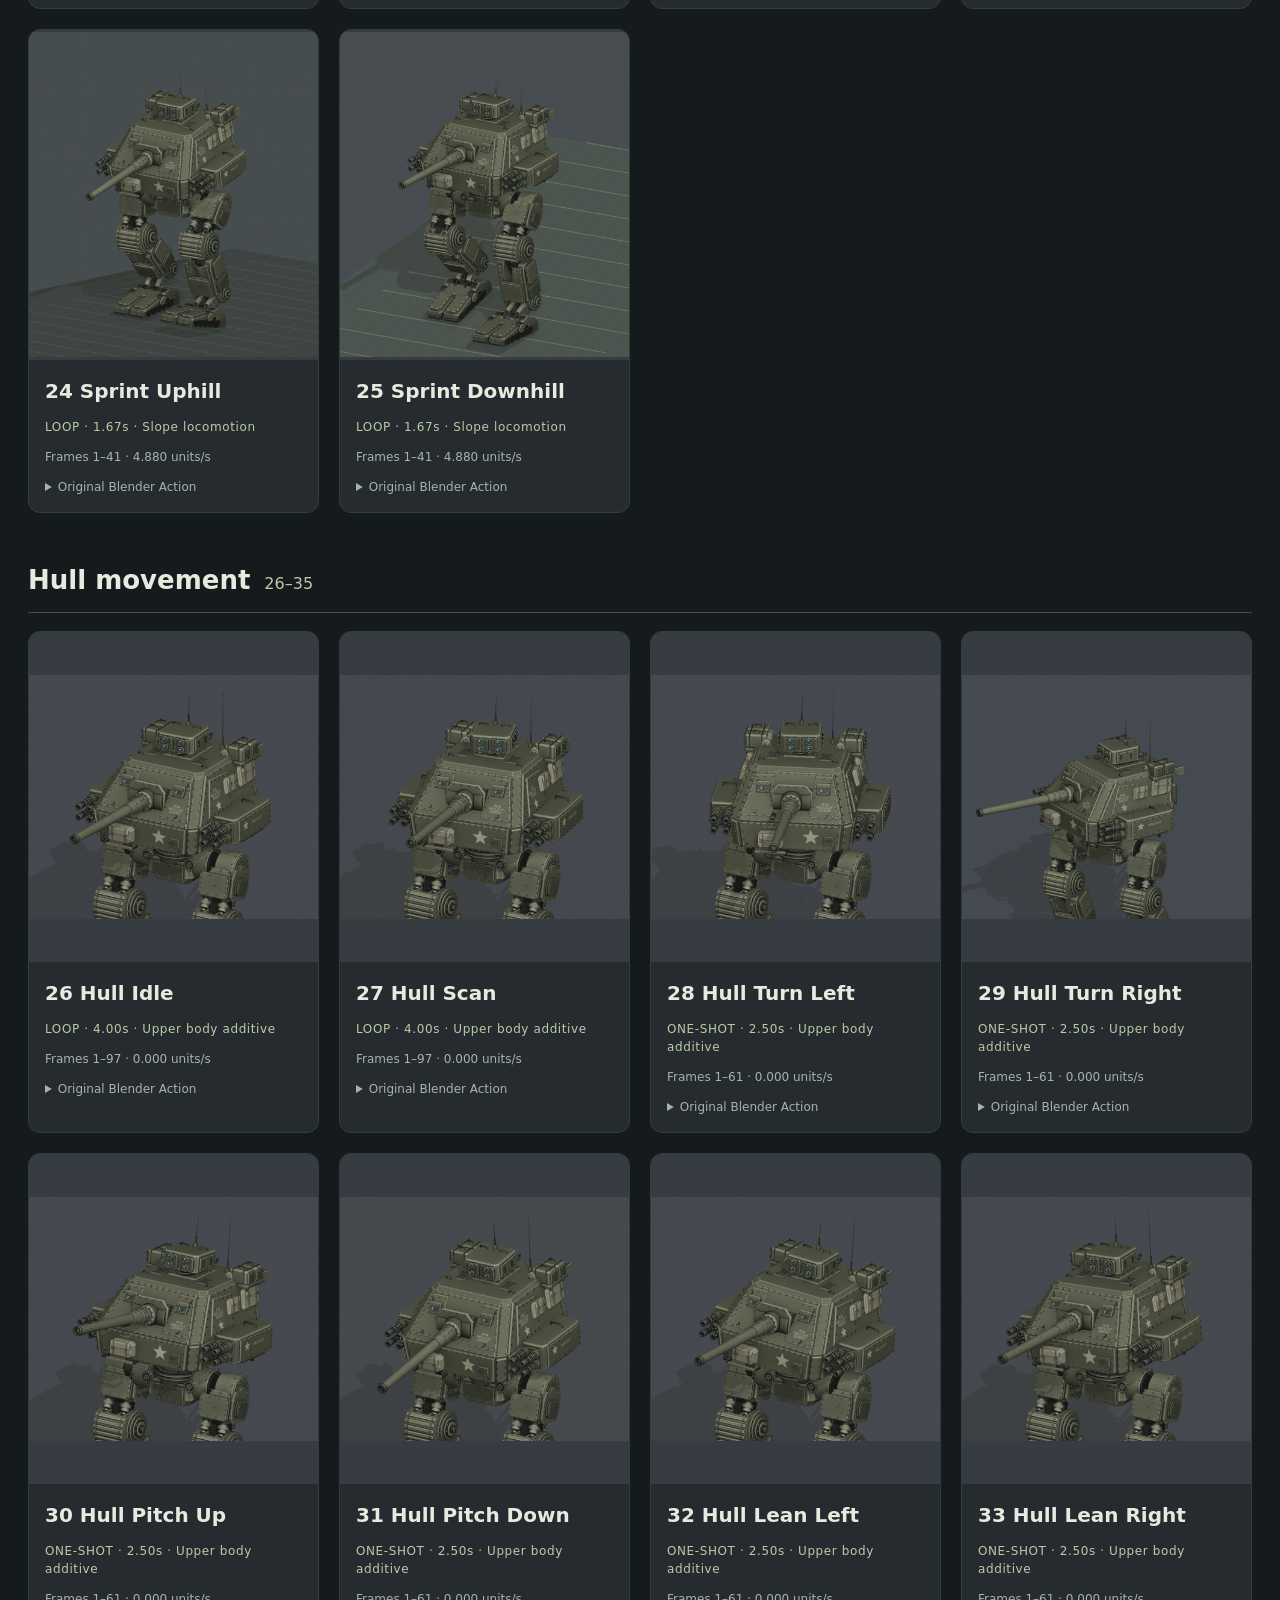
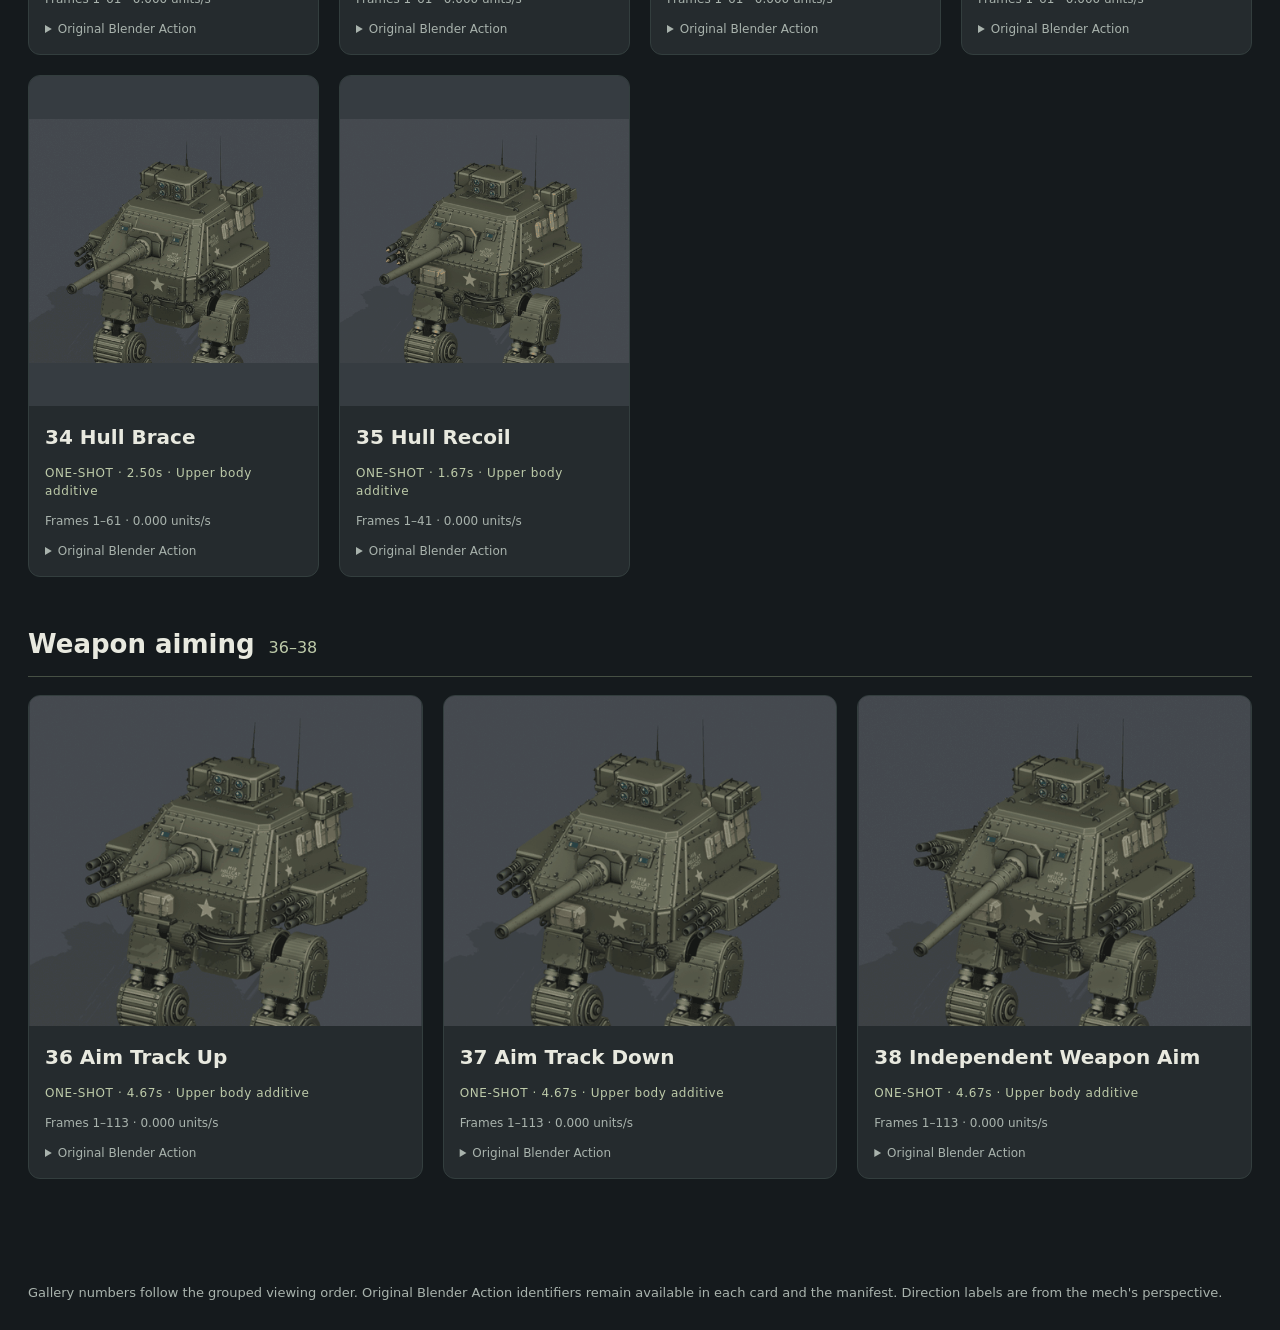
==== commit dc9c15ef: "Add weapon aim verification data and animation guide documentation - Created a new JSON file for wea" ====
--- a/revision_6.html
+++ b/revision_6.html
@@ -1,129 +1,136 @@
-<!doctype html><html lang="en"><head><meta charset="utf-8"><meta name="viewport" content="width=device-width,initial-scale=1"><title>HELLCAT Animation Library</title><style>
-*{box-sizing:border-box}html{scroll-behavior:smooth}body{margin:0;background:#151a1d;color:#e8e9df;font:16px/1.5 system-ui,sans-serif}
-header,main,footer{max-width:1500px;margin:auto;padding:28px}header{padding-top:46px}h1{font-size:clamp(32px,5vw,58px);line-height:1.05;margin:12px 0 22px;letter-spacing:-2px}.eyebrow{letter-spacing:3px;color:#b6c195;font-size:12px}
-.intro{max-width:880px;color:#c3c9c6}.note{border-left:3px solid #a4b786;padding:12px 18px;background:#242c29;max-width:1060px}
-nav{display:flex;gap:10px;flex-wrap:wrap;margin-top:22px}a{color:#cedfa9}nav a{border:1px solid #4d5a45;padding:8px 13px;text-decoration:none;border-radius:6px}a:focus-visible,summary:focus-visible{outline:2px solid #cedfa9;outline-offset:4px}
-section{margin-bottom:48px;scroll-margin-top:20px}.group-heading{font-size:26px;margin:0 0 18px;border-bottom:1px solid #465044;padding-bottom:12px}.range{color:#bdcaa9;font-size:16px;font-weight:400;margin-left:14px}
-.grid{display:grid;grid-template-columns:repeat(auto-fit,minmax(min(270px,100%),1fr));gap:20px}article{background:#252b2e;border-radius:12px;overflow:hidden;border:1px solid #333e3e}article img{display:block;width:100%;height:330px;object-fit:contain;background:#363c41}.details{padding:16px}h3{font-size:20px;margin:0 0 7px}.tag{font-size:12px;letter-spacing:.6px;color:#bdcaa9}code{font-size:12px;word-break:break-word;color:#d3d8d2}.timing,summary{font-size:12px;color:#a9b3ad}summary{cursor:pointer}footer{color:#a9b3ad;font-size:13px}
-</style></head>
-<body><header><div class="eyebrow">M18 HELLCAT GHOST / MOTION STUDIES</div><h1>Animation library</h1>
-<p class="intro">38 animation previews, grouped by movement and numbered in viewing order. Choose a group below to jump to it.</p>
-<p class="note"><strong>Game controller setup:</strong> gameplay Actions retain a stationary root. Preview travel comes from a temporary controller simulation. Hill clips use an 8° reference slope; terrain clips are authored examples to blend with runtime foot IK.</p>
-<p class="note"><strong>Weapon aiming:</strong> the cannon and each armored pod have ±20° elevation relative to the hull. Clips 36–37 show continued tracking after the hull reaches its ±5° aiming allocation; clip 38 shows independent targets. These three previews show the updated pod spacing; earlier motion previews retain their prior model revision.</p>
-<nav aria-label="Animation groups"><a href="#forward">Forward movement</a><a href="#backward">Backward movement</a><a href="#stopping">Coming to a stop</a><a href="#jumps">Jumps and moving jumps</a><a href="#lateral">Side steps and strafing</a><a href="#rough-terrain">Rough terrain</a><a href="#slopes">Uphill and downhill</a><a href="#hull">Hull movement</a><a href="#weapons">Weapon aiming</a></nav>
-<nav aria-label="Project files"><a href="contact_sheet.png">Contact sheet</a><a href="README.md">Integration notes</a><a href="manifest.json">Manifest + verification</a></nav></header>
-<main><section id="forward" aria-labelledby="heading-forward"><h2 class="group-heading" id="heading-forward">Forward movement<span class="range">01–03</span></h2><div class="grid"><article><a href="01_walk.gif"><img loading="lazy" src="01_walk.gif" alt="01 Walk animation"></a>
+<!doctype html>
+<html lang="en">
+<head>
+  <meta charset="utf-8">
+  <meta name="viewport" content="width=device-width,initial-scale=1">
+  <title>HELLCAT Animation Library</title>
+  <link rel="stylesheet" href="styles/gallery.css">
+</head>
+<body>
+<header>
+  <div class="eyebrow">M18 HELLCAT GHOST / MOTION STUDIES</div>
+  <h1>Animation library</h1>
+  <p class="intro">38 animation previews, grouped by movement and numbered in viewing order. Choose a group below to jump to it.</p>
+  <p class="note"><strong>Game controller setup:</strong> gameplay Actions retain a stationary root. Preview travel comes from a temporary controller simulation. Hill clips use an 8° reference slope; terrain clips are authored examples to blend with runtime foot IK.</p>
+  <p class="note"><strong>Weapon aiming:</strong> the cannon and each armored pod have ±20° elevation relative to the hull. Clips 36–37 show continued tracking after the hull reaches its ±5° aiming allocation; clip 38 shows independent targets. These three previews show the updated pod spacing; earlier motion previews retain their prior model revision.</p>
+  <nav aria-label="Animation groups"><a href="#forward">Forward movement</a><a href="#backward">Backward movement</a><a href="#stopping">Coming to a stop</a><a href="#jumps">Jumps and moving jumps</a><a href="#lateral">Side steps and strafing</a><a href="#rough-terrain">Rough terrain</a><a href="#slopes">Uphill and downhill</a><a href="#hull">Hull movement</a><a href="#weapons">Weapon aiming</a></nav>
+  <nav aria-label="Project files"><a href="assets/contact_sheet.png">Contact sheet</a><a href="docs/animation-guide.md">Integration notes</a><a href="data/manifest.json">Manifest + verification</a></nav>
+</header>
+<main><section id="forward" aria-labelledby="heading-forward"><h2 class="group-heading" id="heading-forward">Forward movement<span class="range">01–03</span></h2><div class="grid"><article><a href="assets/animations/01_walk.gif"><img loading="lazy" src="assets/animations/01_walk.gif" alt="01 Walk animation"></a>
 <div class="details"><h3>01 Walk</h3><p class="tag">LOOP · 2.00s · Locomotion</p>
 <p class="timing">Frames 1–49 · 0.431 units/s</p>
-<details><summary>Original Blender Action</summary><code>HC ANIM | 01 Walk</code></details></div></article><article><a href="02_run.gif"><img loading="lazy" src="02_run.gif" alt="02 Run animation"></a>
+<details><summary>Original Blender Action</summary><code>HC ANIM | 01 Walk</code></details></div></article><article><a href="assets/animations/02_run.gif"><img loading="lazy" src="assets/animations/02_run.gif" alt="02 Run animation"></a>
 <div class="details"><h3>02 Run</h3><p class="tag">LOOP · 1.17s · Locomotion</p>
 <p class="timing">Frames 1–29 · 2.462 units/s</p>
-<details><summary>Original Blender Action</summary><code>HC ANIM | 02 Run</code></details></div></article><article><a href="03_sprint.gif"><img loading="lazy" src="03_sprint.gif" alt="03 Sprint animation"></a>
+<details><summary>Original Blender Action</summary><code>HC ANIM | 02 Run</code></details></div></article><article><a href="assets/animations/03_sprint.gif"><img loading="lazy" src="assets/animations/03_sprint.gif" alt="03 Sprint animation"></a>
 <div class="details"><h3>03 Sprint</h3><p class="tag">LOOP · 0.83s · Locomotion</p>
 <p class="timing">Frames 1–21 · 4.880 units/s</p>
-<details><summary>Original Blender Action</summary><code>HC ANIM | 03 Sprint</code></details></div></article></div></section><section id="backward" aria-labelledby="heading-backward"><h2 class="group-heading" id="heading-backward">Backward movement<span class="range">04–05</span></h2><div class="grid"><article><a href="04_walk_backward.gif"><img loading="lazy" src="04_walk_backward.gif" alt="04 Walk Backward animation"></a>
+<details><summary>Original Blender Action</summary><code>HC ANIM | 03 Sprint</code></details></div></article></div></section><section id="backward" aria-labelledby="heading-backward"><h2 class="group-heading" id="heading-backward">Backward movement<span class="range">04–05</span></h2><div class="grid"><article><a href="assets/animations/04_walk_backward.gif"><img loading="lazy" src="assets/animations/04_walk_backward.gif" alt="04 Walk Backward animation"></a>
 <div class="details"><h3>04 Walk Backward</h3><p class="tag">LOOP · 2.00s · Backward locomotion</p>
 <p class="timing">Frames 1–49 · -0.310 units/s</p>
-<details><summary>Original Blender Action</summary><code>HC ANIM | 22 Walk Backward</code></details></div></article><article><a href="05_run_backward.gif"><img loading="lazy" src="05_run_backward.gif" alt="05 Run Backward animation"></a>
+<details><summary>Original Blender Action</summary><code>HC ANIM | 22 Walk Backward</code></details></div></article><article><a href="assets/animations/05_run_backward.gif"><img loading="lazy" src="assets/animations/05_run_backward.gif" alt="05 Run Backward animation"></a>
 <div class="details"><h3>05 Run Backward</h3><p class="tag">LOOP · 1.17s · Backward locomotion</p>
 <p class="timing">Frames 1–29 · -1.526 units/s</p>
-<details><summary>Original Blender Action</summary><code>HC ANIM | 23 Run Backward</code></details></div></article></div></section><section id="stopping" aria-labelledby="heading-stopping"><h2 class="group-heading" id="heading-stopping">Coming to a stop<span class="range">06–08</span></h2><div class="grid"><article><a href="06_walk_to_stop.gif"><img loading="lazy" src="06_walk_to_stop.gif" alt="06 Walk To Stop animation"></a>
+<details><summary>Original Blender Action</summary><code>HC ANIM | 23 Run Backward</code></details></div></article></div></section><section id="stopping" aria-labelledby="heading-stopping"><h2 class="group-heading" id="heading-stopping">Coming to a stop<span class="range">06–08</span></h2><div class="grid"><article><a href="assets/animations/06_walk_to_stop.gif"><img loading="lazy" src="assets/animations/06_walk_to_stop.gif" alt="06 Walk To Stop animation"></a>
 <div class="details"><h3>06 Walk To Stop</h3><p class="tag">ONE-SHOT · 4.00s · Braking</p>
 <p class="timing">Frames 1–97 · 0.431 units/s</p>
-<details><summary>Original Blender Action</summary><code>HC ANIM | 24 Walk To Stop</code></details></div></article><article><a href="07_run_to_stop.gif"><img loading="lazy" src="07_run_to_stop.gif" alt="07 Run To Stop animation"></a>
+<details><summary>Original Blender Action</summary><code>HC ANIM | 24 Walk To Stop</code></details></div></article><article><a href="assets/animations/07_run_to_stop.gif"><img loading="lazy" src="assets/animations/07_run_to_stop.gif" alt="07 Run To Stop animation"></a>
 <div class="details"><h3>07 Run To Stop</h3><p class="tag">ONE-SHOT · 2.92s · Braking</p>
 <p class="timing">Frames 1–71 · 2.462 units/s</p>
-<details><summary>Original Blender Action</summary><code>HC ANIM | 25 Run To Stop</code></details></div></article><article><a href="08_sprint_to_stop.gif"><img loading="lazy" src="08_sprint_to_stop.gif" alt="08 Sprint To Stop animation"></a>
+<details><summary>Original Blender Action</summary><code>HC ANIM | 25 Run To Stop</code></details></div></article><article><a href="assets/animations/08_sprint_to_stop.gif"><img loading="lazy" src="assets/animations/08_sprint_to_stop.gif" alt="08 Sprint To Stop animation"></a>
 <div class="details"><h3>08 Sprint To Stop</h3><p class="tag">ONE-SHOT · 2.50s · Braking</p>
 <p class="timing">Frames 1–61 · 4.880 units/s</p>
-<details><summary>Original Blender Action</summary><code>HC ANIM | 26 Sprint To Stop</code></details></div></article></div></section><section id="jumps" aria-labelledby="heading-jumps"><h2 class="group-heading" id="heading-jumps">Jumps and moving jumps<span class="range">09–12</span></h2><div class="grid"><article><a href="09_jump.gif"><img loading="lazy" src="09_jump.gif" alt="09 Jump animation"></a>
+<details><summary>Original Blender Action</summary><code>HC ANIM | 26 Sprint To Stop</code></details></div></article></div></section><section id="jumps" aria-labelledby="heading-jumps"><h2 class="group-heading" id="heading-jumps">Jumps and moving jumps<span class="range">09–12</span></h2><div class="grid"><article><a href="assets/animations/09_jump.gif"><img loading="lazy" src="assets/animations/09_jump.gif" alt="09 Jump animation"></a>
 <div class="details"><h3>09 Jump</h3><p class="tag">ONE-SHOT · 3.50s · Jump</p>
 <p class="timing">Frames 1–85 · 0.000 units/s</p>
-<details><summary>Original Blender Action</summary><code>HC ANIM | 04 Jump</code></details></div></article><article><a href="10_walk_into_jump.gif"><img loading="lazy" src="10_walk_into_jump.gif" alt="10 Walk Into Jump animation"></a>
+<details><summary>Original Blender Action</summary><code>HC ANIM | 04 Jump</code></details></div></article><article><a href="assets/animations/10_walk_into_jump.gif"><img loading="lazy" src="assets/animations/10_walk_into_jump.gif" alt="10 Walk Into Jump animation"></a>
 <div class="details"><h3>10 Walk Into Jump</h3><p class="tag">ONE-SHOT · 5.50s · Jump transition</p>
 <p class="timing">Frames 1–133 · 0.431 units/s</p>
-<details><summary>Original Blender Action</summary><code>HC ANIM | 08 Walk Into Jump</code></details></div></article><article><a href="11_run_into_jump.gif"><img loading="lazy" src="11_run_into_jump.gif" alt="11 Run Into Jump animation"></a>
+<details><summary>Original Blender Action</summary><code>HC ANIM | 08 Walk Into Jump</code></details></div></article><article><a href="assets/animations/11_run_into_jump.gif"><img loading="lazy" src="assets/animations/11_run_into_jump.gif" alt="11 Run Into Jump animation"></a>
 <div class="details"><h3>11 Run Into Jump</h3><p class="tag">ONE-SHOT · 4.42s · Jump transition</p>
 <p class="timing">Frames 1–107 · 2.462 units/s</p>
-<details><summary>Original Blender Action</summary><code>HC ANIM | 07 Run Into Jump</code></details></div></article><article><a href="12_sprint_into_jump.gif"><img loading="lazy" src="12_sprint_into_jump.gif" alt="12 Sprint Into Jump animation"></a>
+<details><summary>Original Blender Action</summary><code>HC ANIM | 07 Run Into Jump</code></details></div></article><article><a href="assets/animations/12_sprint_into_jump.gif"><img loading="lazy" src="assets/animations/12_sprint_into_jump.gif" alt="12 Sprint Into Jump animation"></a>
 <div class="details"><h3>12 Sprint Into Jump</h3><p class="tag">ONE-SHOT · 3.33s · Jump transition</p>
 <p class="timing">Frames 1–81 · 4.880 units/s</p>
-<details><summary>Original Blender Action</summary><code>HC ANIM | 21 Sprint Into Jump</code></details></div></article></div></section><section id="lateral" aria-labelledby="heading-lateral"><h2 class="group-heading" id="heading-lateral">Side steps and strafing<span class="range">13–16</span></h2><div class="grid"><article><a href="13_side_step_left.gif"><img loading="lazy" src="13_side_step_left.gif" alt="13 Side Step Left animation"></a>
+<details><summary>Original Blender Action</summary><code>HC ANIM | 21 Sprint Into Jump</code></details></div></article></div></section><section id="lateral" aria-labelledby="heading-lateral"><h2 class="group-heading" id="heading-lateral">Side steps and strafing<span class="range">13–16</span></h2><div class="grid"><article><a href="assets/animations/13_side_step_left.gif"><img loading="lazy" src="assets/animations/13_side_step_left.gif" alt="13 Side Step Left animation"></a>
 <div class="details"><h3>13 Side Step Left</h3><p class="tag">LOOP · 2.00s · Locomotion</p>
 <p class="timing">Frames 1–49 · 0.278 units/s</p>
-<details><summary>Original Blender Action</summary><code>HC ANIM | 05 Side Step Left</code></details></div></article><article><a href="14_side_step_right.gif"><img loading="lazy" src="14_side_step_right.gif" alt="14 Side Step Right animation"></a>
+<details><summary>Original Blender Action</summary><code>HC ANIM | 05 Side Step Left</code></details></div></article><article><a href="assets/animations/14_side_step_right.gif"><img loading="lazy" src="assets/animations/14_side_step_right.gif" alt="14 Side Step Right animation"></a>
 <div class="details"><h3>14 Side Step Right</h3><p class="tag">LOOP · 2.00s · Locomotion</p>
 <p class="timing">Frames 1–49 · 0.278 units/s</p>
-<details><summary>Original Blender Action</summary><code>HC ANIM | 06 Side Step Right</code></details></div></article><article><a href="15_strafe_fire_left.gif"><img loading="lazy" src="15_strafe_fire_left.gif" alt="15 Strafe Fire Left animation"></a>
+<details><summary>Original Blender Action</summary><code>HC ANIM | 06 Side Step Right</code></details></div></article><article><a href="assets/animations/15_strafe_fire_left.gif"><img loading="lazy" src="assets/animations/15_strafe_fire_left.gif" alt="15 Strafe Fire Left animation"></a>
 <div class="details"><h3>15 Strafe Fire Left</h3><p class="tag">LOOP · 1.67s · Locomotion + fire</p>
 <p class="timing">Frames 1–41 · 0.737 units/s</p>
-<details><summary>Original Blender Action</summary><code>HC ANIM | 09 Strafe Fire Left</code></details></div></article><article><a href="16_strafe_fire_right.gif"><img loading="lazy" src="16_strafe_fire_right.gif" alt="16 Strafe Fire Right animation"></a>
+<details><summary>Original Blender Action</summary><code>HC ANIM | 09 Strafe Fire Left</code></details></div></article><article><a href="assets/animations/16_strafe_fire_right.gif"><img loading="lazy" src="assets/animations/16_strafe_fire_right.gif" alt="16 Strafe Fire Right animation"></a>
 <div class="details"><h3>16 Strafe Fire Right</h3><p class="tag">LOOP · 1.67s · Locomotion + fire</p>
 <p class="timing">Frames 1–41 · 0.737 units/s</p>
-<details><summary>Original Blender Action</summary><code>HC ANIM | 10 Strafe Fire Right</code></details></div></article></div></section><section id="rough-terrain" aria-labelledby="heading-rough-terrain"><h2 class="group-heading" id="heading-rough-terrain">Rough terrain<span class="range">17–19</span></h2><div class="grid"><article><a href="17_walk_rough_terrain.gif"><img loading="lazy" src="17_walk_rough_terrain.gif" alt="17 Walk Rough Terrain animation"></a>
+<details><summary>Original Blender Action</summary><code>HC ANIM | 10 Strafe Fire Right</code></details></div></article></div></section><section id="rough-terrain" aria-labelledby="heading-rough-terrain"><h2 class="group-heading" id="heading-rough-terrain">Rough terrain<span class="range">17–19</span></h2><div class="grid"><article><a href="assets/animations/17_walk_rough_terrain.gif"><img loading="lazy" src="assets/animations/17_walk_rough_terrain.gif" alt="17 Walk Rough Terrain animation"></a>
 <div class="details"><h3>17 Walk Rough Terrain</h3><p class="tag">LOOP · 8.00s · Rough terrain</p>
 <p class="timing">Frames 1–193 · 0.431 units/s</p>
-<details><summary>Original Blender Action</summary><code>HC ANIM | 27 Walk Rough Terrain</code></details></div></article><article><a href="18_run_rough_terrain.gif"><img loading="lazy" src="18_run_rough_terrain.gif" alt="18 Run Rough Terrain animation"></a>
+<details><summary>Original Blender Action</summary><code>HC ANIM | 27 Walk Rough Terrain</code></details></div></article><article><a href="assets/animations/18_run_rough_terrain.gif"><img loading="lazy" src="assets/animations/18_run_rough_terrain.gif" alt="18 Run Rough Terrain animation"></a>
 <div class="details"><h3>18 Run Rough Terrain</h3><p class="tag">LOOP · 2.33s · Rough terrain</p>
 <p class="timing">Frames 1–57 · 2.462 units/s</p>
-<details><summary>Original Blender Action</summary><code>HC ANIM | 28 Run Rough Terrain</code></details></div></article><article><a href="19_sprint_rough_terrain.gif"><img loading="lazy" src="19_sprint_rough_terrain.gif" alt="19 Sprint Rough Terrain animation"></a>
+<details><summary>Original Blender Action</summary><code>HC ANIM | 28 Run Rough Terrain</code></details></div></article><article><a href="assets/animations/19_sprint_rough_terrain.gif"><img loading="lazy" src="assets/animations/19_sprint_rough_terrain.gif" alt="19 Sprint Rough Terrain animation"></a>
 <div class="details"><h3>19 Sprint Rough Terrain</h3><p class="tag">LOOP · 1.67s · Rough terrain</p>
 <p class="timing">Frames 1–41 · 4.880 units/s</p>
-<details><summary>Original Blender Action</summary><code>HC ANIM | 29 Sprint Rough Terrain</code></details></div></article></div></section><section id="slopes" aria-labelledby="heading-slopes"><h2 class="group-heading" id="heading-slopes">Uphill and downhill<span class="range">20–25</span></h2><div class="grid"><article><a href="20_walk_uphill.gif"><img loading="lazy" src="20_walk_uphill.gif" alt="20 Walk Uphill animation"></a>
+<details><summary>Original Blender Action</summary><code>HC ANIM | 29 Sprint Rough Terrain</code></details></div></article></div></section><section id="slopes" aria-labelledby="heading-slopes"><h2 class="group-heading" id="heading-slopes">Uphill and downhill<span class="range">20–25</span></h2><div class="grid"><article><a href="assets/animations/20_walk_uphill.gif"><img loading="lazy" src="assets/animations/20_walk_uphill.gif" alt="20 Walk Uphill animation"></a>
 <div class="details"><h3>20 Walk Uphill</h3><p class="tag">LOOP · 4.00s · Slope locomotion</p>
 <p class="timing">Frames 1–97 · 0.431 units/s</p>
-<details><summary>Original Blender Action</summary><code>HC ANIM | 30 Walk Uphill</code></details></div></article><article><a href="21_walk_downhill.gif"><img loading="lazy" src="21_walk_downhill.gif" alt="21 Walk Downhill animation"></a>
+<details><summary>Original Blender Action</summary><code>HC ANIM | 30 Walk Uphill</code></details></div></article><article><a href="assets/animations/21_walk_downhill.gif"><img loading="lazy" src="assets/animations/21_walk_downhill.gif" alt="21 Walk Downhill animation"></a>
 <div class="details"><h3>21 Walk Downhill</h3><p class="tag">LOOP · 4.00s · Slope locomotion</p>
 <p class="timing">Frames 1–97 · 0.431 units/s</p>
-<details><summary>Original Blender Action</summary><code>HC ANIM | 31 Walk Downhill</code></details></div></article><article><a href="22_run_uphill.gif"><img loading="lazy" src="22_run_uphill.gif" alt="22 Run Uphill animation"></a>
+<details><summary>Original Blender Action</summary><code>HC ANIM | 31 Walk Downhill</code></details></div></article><article><a href="assets/animations/22_run_uphill.gif"><img loading="lazy" src="assets/animations/22_run_uphill.gif" alt="22 Run Uphill animation"></a>
 <div class="details"><h3>22 Run Uphill</h3><p class="tag">LOOP · 2.33s · Slope locomotion</p>
 <p class="timing">Frames 1–57 · 2.462 units/s</p>
-<details><summary>Original Blender Action</summary><code>HC ANIM | 32 Run Uphill</code></details></div></article><article><a href="23_run_downhill.gif"><img loading="lazy" src="23_run_downhill.gif" alt="23 Run Downhill animation"></a>
+<details><summary>Original Blender Action</summary><code>HC ANIM | 32 Run Uphill</code></details></div></article><article><a href="assets/animations/23_run_downhill.gif"><img loading="lazy" src="assets/animations/23_run_downhill.gif" alt="23 Run Downhill animation"></a>
 <div class="details"><h3>23 Run Downhill</h3><p class="tag">LOOP · 2.33s · Slope locomotion</p>
 <p class="timing">Frames 1–57 · 2.462 units/s</p>
-<details><summary>Original Blender Action</summary><code>HC ANIM | 33 Run Downhill</code></details></div></article><article><a href="24_sprint_uphill.gif"><img loading="lazy" src="24_sprint_uphill.gif" alt="24 Sprint Uphill animation"></a>
+<details><summary>Original Blender Action</summary><code>HC ANIM | 33 Run Downhill</code></details></div></article><article><a href="assets/animations/24_sprint_uphill.gif"><img loading="lazy" src="assets/animations/24_sprint_uphill.gif" alt="24 Sprint Uphill animation"></a>
 <div class="details"><h3>24 Sprint Uphill</h3><p class="tag">LOOP · 1.67s · Slope locomotion</p>
 <p class="timing">Frames 1–41 · 4.880 units/s</p>
-<details><summary>Original Blender Action</summary><code>HC ANIM | 34 Sprint Uphill</code></details></div></article><article><a href="25_sprint_downhill.gif"><img loading="lazy" src="25_sprint_downhill.gif" alt="25 Sprint Downhill animation"></a>
+<details><summary>Original Blender Action</summary><code>HC ANIM | 34 Sprint Uphill</code></details></div></article><article><a href="assets/animations/25_sprint_downhill.gif"><img loading="lazy" src="assets/animations/25_sprint_downhill.gif" alt="25 Sprint Downhill animation"></a>
 <div class="details"><h3>25 Sprint Downhill</h3><p class="tag">LOOP · 1.67s · Slope locomotion</p>
 <p class="timing">Frames 1–41 · 4.880 units/s</p>
-<details><summary>Original Blender Action</summary><code>HC ANIM | 35 Sprint Downhill</code></details></div></article></div></section><section id="hull" aria-labelledby="heading-hull"><h2 class="group-heading" id="heading-hull">Hull movement<span class="range">26–35</span></h2><div class="grid"><article><a href="26_hull_idle.gif"><img loading="lazy" src="26_hull_idle.gif" alt="26 Hull Idle animation"></a>
+<details><summary>Original Blender Action</summary><code>HC ANIM | 35 Sprint Downhill</code></details></div></article></div></section><section id="hull" aria-labelledby="heading-hull"><h2 class="group-heading" id="heading-hull">Hull movement<span class="range">26–35</span></h2><div class="grid"><article><a href="assets/animations/26_hull_idle.gif"><img loading="lazy" src="assets/animations/26_hull_idle.gif" alt="26 Hull Idle animation"></a>
 <div class="details"><h3>26 Hull Idle</h3><p class="tag">LOOP · 4.00s · Upper body additive</p>
 <p class="timing">Frames 1–97 · 0.000 units/s</p>
-<details><summary>Original Blender Action</summary><code>HC ANIM | 11 Hull Idle</code></details></div></article><article><a href="27_hull_scan.gif"><img loading="lazy" src="27_hull_scan.gif" alt="27 Hull Scan animation"></a>
+<details><summary>Original Blender Action</summary><code>HC ANIM | 11 Hull Idle</code></details></div></article><article><a href="assets/animations/27_hull_scan.gif"><img loading="lazy" src="assets/animations/27_hull_scan.gif" alt="27 Hull Scan animation"></a>
 <div class="details"><h3>27 Hull Scan</h3><p class="tag">LOOP · 4.00s · Upper body additive</p>
 <p class="timing">Frames 1–97 · 0.000 units/s</p>
-<details><summary>Original Blender Action</summary><code>HC ANIM | 12 Hull Scan</code></details></div></article><article><a href="28_hull_turn_left.gif"><img loading="lazy" src="28_hull_turn_left.gif" alt="28 Hull Turn Left animation"></a>
+<details><summary>Original Blender Action</summary><code>HC ANIM | 12 Hull Scan</code></details></div></article><article><a href="assets/animations/28_hull_turn_left.gif"><img loading="lazy" src="assets/animations/28_hull_turn_left.gif" alt="28 Hull Turn Left animation"></a>
 <div class="details"><h3>28 Hull Turn Left</h3><p class="tag">ONE-SHOT · 2.50s · Upper body additive</p>
 <p class="timing">Frames 1–61 · 0.000 units/s</p>
-<details><summary>Original Blender Action</summary><code>HC ANIM | 13 Hull Turn Left</code></details></div></article><article><a href="29_hull_turn_right.gif"><img loading="lazy" src="29_hull_turn_right.gif" alt="29 Hull Turn Right animation"></a>
+<details><summary>Original Blender Action</summary><code>HC ANIM | 13 Hull Turn Left</code></details></div></article><article><a href="assets/animations/29_hull_turn_right.gif"><img loading="lazy" src="assets/animations/29_hull_turn_right.gif" alt="29 Hull Turn Right animation"></a>
 <div class="details"><h3>29 Hull Turn Right</h3><p class="tag">ONE-SHOT · 2.50s · Upper body additive</p>
 <p class="timing">Frames 1–61 · 0.000 units/s</p>
-<details><summary>Original Blender Action</summary><code>HC ANIM | 14 Hull Turn Right</code></details></div></article><article><a href="30_hull_pitch_up.gif"><img loading="lazy" src="30_hull_pitch_up.gif" alt="30 Hull Pitch Up animation"></a>
+<details><summary>Original Blender Action</summary><code>HC ANIM | 14 Hull Turn Right</code></details></div></article><article><a href="assets/animations/30_hull_pitch_up.gif"><img loading="lazy" src="assets/animations/30_hull_pitch_up.gif" alt="30 Hull Pitch Up animation"></a>
 <div class="details"><h3>30 Hull Pitch Up</h3><p class="tag">ONE-SHOT · 2.50s · Upper body additive</p>
 <p class="timing">Frames 1–61 · 0.000 units/s</p>
-<details><summary>Original Blender Action</summary><code>HC ANIM | 15 Hull Pitch Up</code></details></div></article><article><a href="31_hull_pitch_down.gif"><img loading="lazy" src="31_hull_pitch_down.gif" alt="31 Hull Pitch Down animation"></a>
+<details><summary>Original Blender Action</summary><code>HC ANIM | 15 Hull Pitch Up</code></details></div></article><article><a href="assets/animations/31_hull_pitch_down.gif"><img loading="lazy" src="assets/animations/31_hull_pitch_down.gif" alt="31 Hull Pitch Down animation"></a>
 <div class="details"><h3>31 Hull Pitch Down</h3><p class="tag">ONE-SHOT · 2.50s · Upper body additive</p>
 <p class="timing">Frames 1–61 · 0.000 units/s</p>
-<details><summary>Original Blender Action</summary><code>HC ANIM | 16 Hull Pitch Down</code></details></div></article><article><a href="32_hull_lean_left.gif"><img loading="lazy" src="32_hull_lean_left.gif" alt="32 Hull Lean Left animation"></a>
+<details><summary>Original Blender Action</summary><code>HC ANIM | 16 Hull Pitch Down</code></details></div></article><article><a href="assets/animations/32_hull_lean_left.gif"><img loading="lazy" src="assets/animations/32_hull_lean_left.gif" alt="32 Hull Lean Left animation"></a>
 <div class="details"><h3>32 Hull Lean Left</h3><p class="tag">ONE-SHOT · 2.50s · Upper body additive</p>
 <p class="timing">Frames 1–61 · 0.000 units/s</p>
-<details><summary>Original Blender Action</summary><code>HC ANIM | 17 Hull Lean Left</code></details></div></article><article><a href="33_hull_lean_right.gif"><img loading="lazy" src="33_hull_lean_right.gif" alt="33 Hull Lean Right animation"></a>
+<details><summary>Original Blender Action</summary><code>HC ANIM | 17 Hull Lean Left</code></details></div></article><article><a href="assets/animations/33_hull_lean_right.gif"><img loading="lazy" src="assets/animations/33_hull_lean_right.gif" alt="33 Hull Lean Right animation"></a>
 <div class="details"><h3>33 Hull Lean Right</h3><p class="tag">ONE-SHOT · 2.50s · Upper body additive</p>
 <p class="timing">Frames 1–61 · 0.000 units/s</p>
-<details><summary>Original Blender Action</summary><code>HC ANIM | 18 Hull Lean Right</code></details></div></article><article><a href="34_hull_brace.gif"><img loading="lazy" src="34_hull_brace.gif" alt="34 Hull Brace animation"></a>
+<details><summary>Original Blender Action</summary><code>HC ANIM | 18 Hull Lean Right</code></details></div></article><article><a href="assets/animations/34_hull_brace.gif"><img loading="lazy" src="assets/animations/34_hull_brace.gif" alt="34 Hull Brace animation"></a>
 <div class="details"><h3>34 Hull Brace</h3><p class="tag">ONE-SHOT · 2.50s · Upper body additive</p>
 <p class="timing">Frames 1–61 · 0.000 units/s</p>
-<details><summary>Original Blender Action</summary><code>HC ANIM | 19 Hull Brace</code></details></div></article><article><a href="35_hull_recoil.gif"><img loading="lazy" src="35_hull_recoil.gif" alt="35 Hull Recoil animation"></a>
+<details><summary>Original Blender Action</summary><code>HC ANIM | 19 Hull Brace</code></details></div></article><article><a href="assets/animations/35_hull_recoil.gif"><img loading="lazy" src="assets/animations/35_hull_recoil.gif" alt="35 Hull Recoil animation"></a>
 <div class="details"><h3>35 Hull Recoil</h3><p class="tag">ONE-SHOT · 1.67s · Upper body additive</p>
 <p class="timing">Frames 1–41 · 0.000 units/s</p>
-<details><summary>Original Blender Action</summary><code>HC ANIM | 20 Hull Recoil</code></details></div></article></div></section><section id="weapons" aria-labelledby="heading-weapons"><h2 class="group-heading" id="heading-weapons">Weapon aiming<span class="range">36–38</span></h2><div class="grid"><article><a href="36_aim_track_up.gif"><img loading="lazy" src="36_aim_track_up.gif" alt="36 Aim Track Up animation"></a>
+<details><summary>Original Blender Action</summary><code>HC ANIM | 20 Hull Recoil</code></details></div></article></div></section><section id="weapons" aria-labelledby="heading-weapons"><h2 class="group-heading" id="heading-weapons">Weapon aiming<span class="range">36–38</span></h2><div class="grid"><article><a href="assets/animations/36_aim_track_up.gif"><img loading="lazy" src="assets/animations/36_aim_track_up.gif" alt="36 Aim Track Up animation"></a>
 <div class="details"><h3>36 Aim Track Up</h3><p class="tag">ONE-SHOT · 4.67s · Upper body additive</p>
 <p class="timing">Frames 1–113 · 0.000 units/s</p>
-<details><summary>Original Blender Action</summary><code>HC ANIM | 36 Aim Track Up</code></details></div></article><article><a href="37_aim_track_down.gif"><img loading="lazy" src="37_aim_track_down.gif" alt="37 Aim Track Down animation"></a>
+<details><summary>Original Blender Action</summary><code>HC ANIM | 36 Aim Track Up</code></details></div></article><article><a href="assets/animations/37_aim_track_down.gif"><img loading="lazy" src="assets/animations/37_aim_track_down.gif" alt="37 Aim Track Down animation"></a>
 <div class="details"><h3>37 Aim Track Down</h3><p class="tag">ONE-SHOT · 4.67s · Upper body additive</p>
 <p class="timing">Frames 1–113 · 0.000 units/s</p>
-<details><summary>Original Blender Action</summary><code>HC ANIM | 37 Aim Track Down</code></details></div></article><article><a href="38_independent_weapon_aim.gif"><img loading="lazy" src="38_independent_weapon_aim.gif" alt="38 Independent Weapon Aim animation"></a>
+<details><summary>Original Blender Action</summary><code>HC ANIM | 37 Aim Track Down</code></details></div></article><article><a href="assets/animations/38_independent_weapon_aim.gif"><img loading="lazy" src="assets/animations/38_independent_weapon_aim.gif" alt="38 Independent Weapon Aim animation"></a>
 <div class="details"><h3>38 Independent Weapon Aim</h3><p class="tag">ONE-SHOT · 4.67s · Upper body additive</p>
 <p class="timing">Frames 1–113 · 0.000 units/s</p>
-<details><summary>Original Blender Action</summary><code>HC ANIM | 38 Independent Weapon Aim</code></details></div></article></div></section></main><footer>Gallery numbers follow the grouped viewing order. Original Blender Action identifiers remain available in each card and the manifest. Direction labels are from the mech's perspective.</footer></body></html>+<details><summary>Original Blender Action</summary><code>HC ANIM | 38 Independent Weapon Aim</code></details></div></article></div></section></main>
+<footer>Gallery numbers follow the grouped viewing order. Original Blender Action identifiers remain available in each card and the manifest. Direction labels are from the mech's perspective.</footer>
+</body>
+</html>
--- a/styles/gallery.css
+++ b/styles/gallery.css
@@ -0,0 +1,6 @@
+*{box-sizing:border-box}html{scroll-behavior:smooth}body{margin:0;background:#151a1d;color:#e8e9df;font:16px/1.5 system-ui,sans-serif}
+header,main,footer{max-width:1500px;margin:auto;padding:28px}header{padding-top:46px}h1{font-size:clamp(32px,5vw,58px);line-height:1.05;margin:12px 0 22px;letter-spacing:-2px}.eyebrow{letter-spacing:3px;color:#b6c195;font-size:12px}
+.intro{max-width:880px;color:#c3c9c6}.note{border-left:3px solid #a4b786;padding:12px 18px;background:#242c29;max-width:1060px}
+nav{display:flex;gap:10px;flex-wrap:wrap;margin-top:22px}a{color:#cedfa9}nav a{border:1px solid #4d5a45;padding:8px 13px;text-decoration:none;border-radius:6px}a:focus-visible,summary:focus-visible{outline:2px solid #cedfa9;outline-offset:4px}
+section{margin-bottom:48px;scroll-margin-top:20px}.group-heading{font-size:26px;margin:0 0 18px;border-bottom:1px solid #465044;padding-bottom:12px}.range{color:#bdcaa9;font-size:16px;font-weight:400;margin-left:14px}
+.grid{display:grid;grid-template-columns:repeat(auto-fit,minmax(min(270px,100%),1fr));gap:20px}article{background:#252b2e;border-radius:12px;overflow:hidden;border:1px solid #333e3e}article img{display:block;width:100%;height:330px;object-fit:contain;background:#363c41}.details{padding:16px}h3{font-size:20px;margin:0 0 7px}.tag{font-size:12px;letter-spacing:.6px;color:#bdcaa9}code{font-size:12px;word-break:break-word;color:#d3d8d2}.timing,summary{font-size:12px;color:#a9b3ad}summary{cursor:pointer}footer{color:#a9b3ad;font-size:13px}
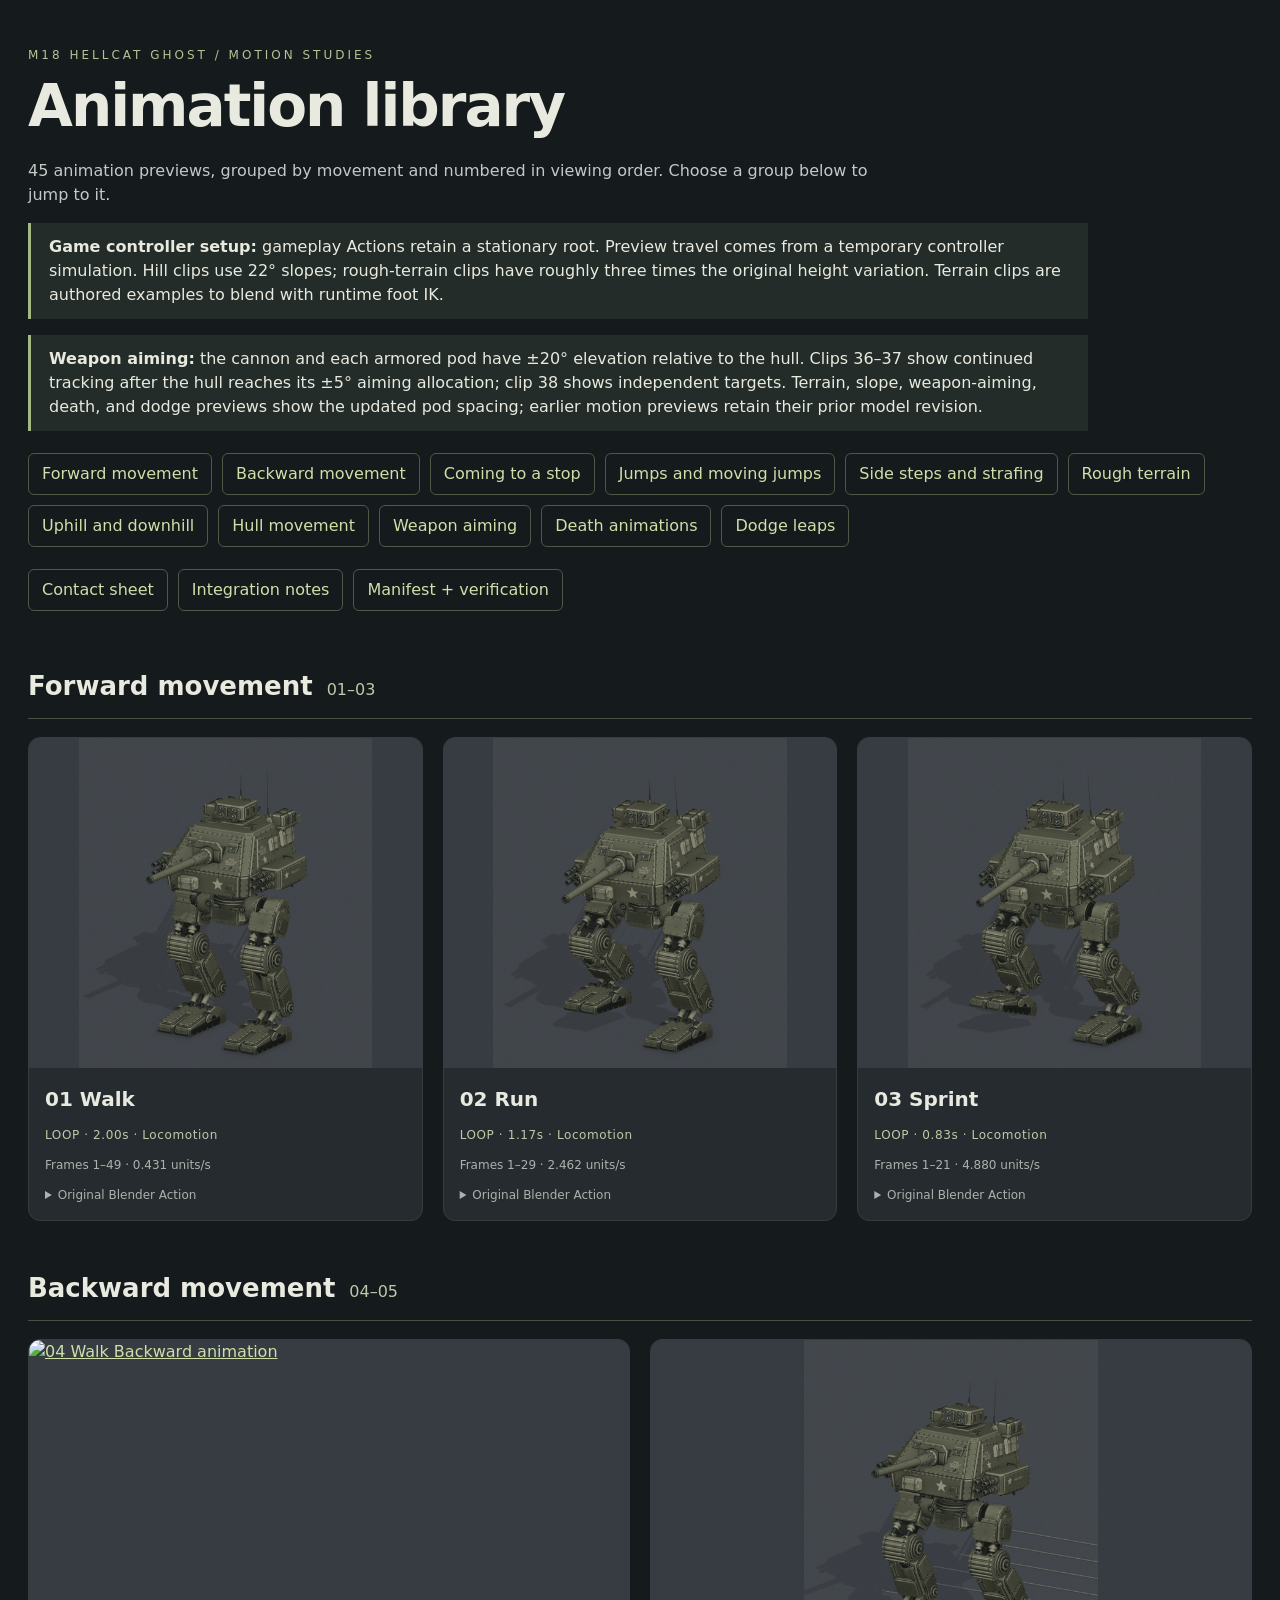
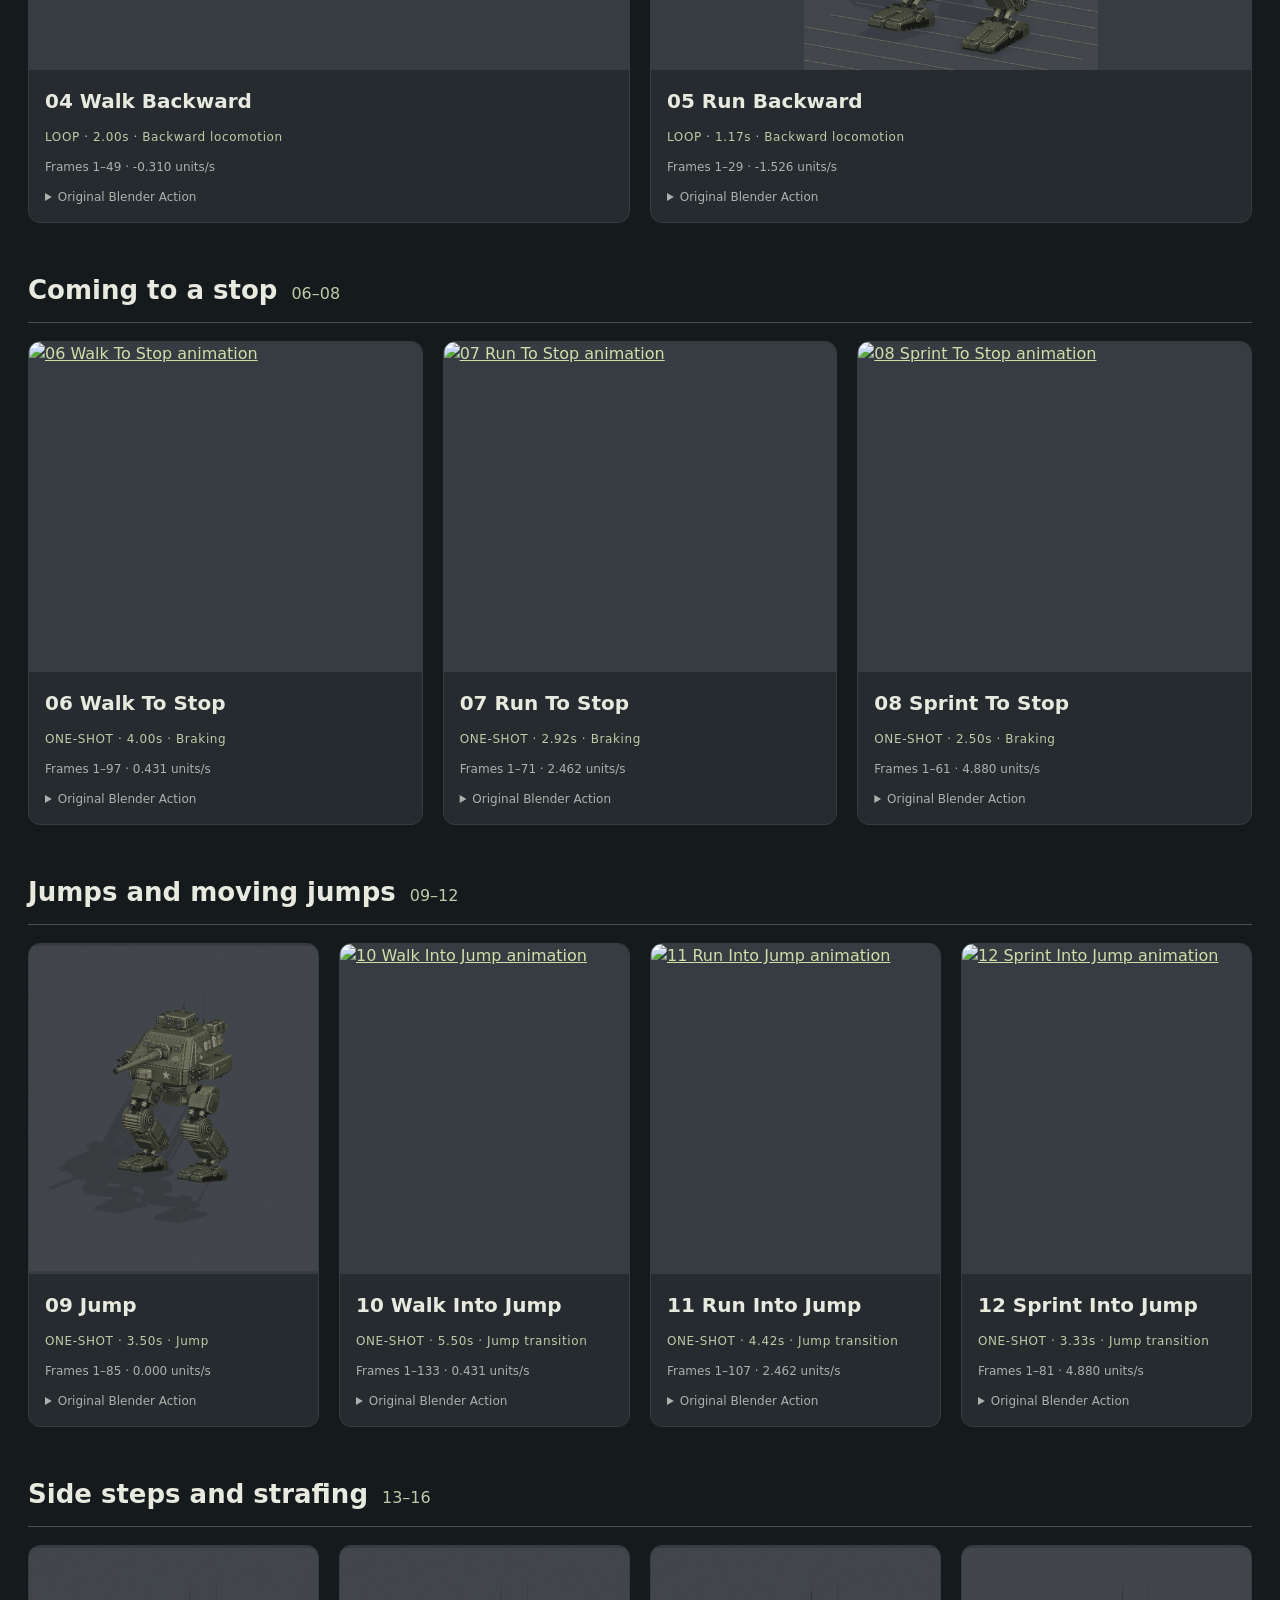
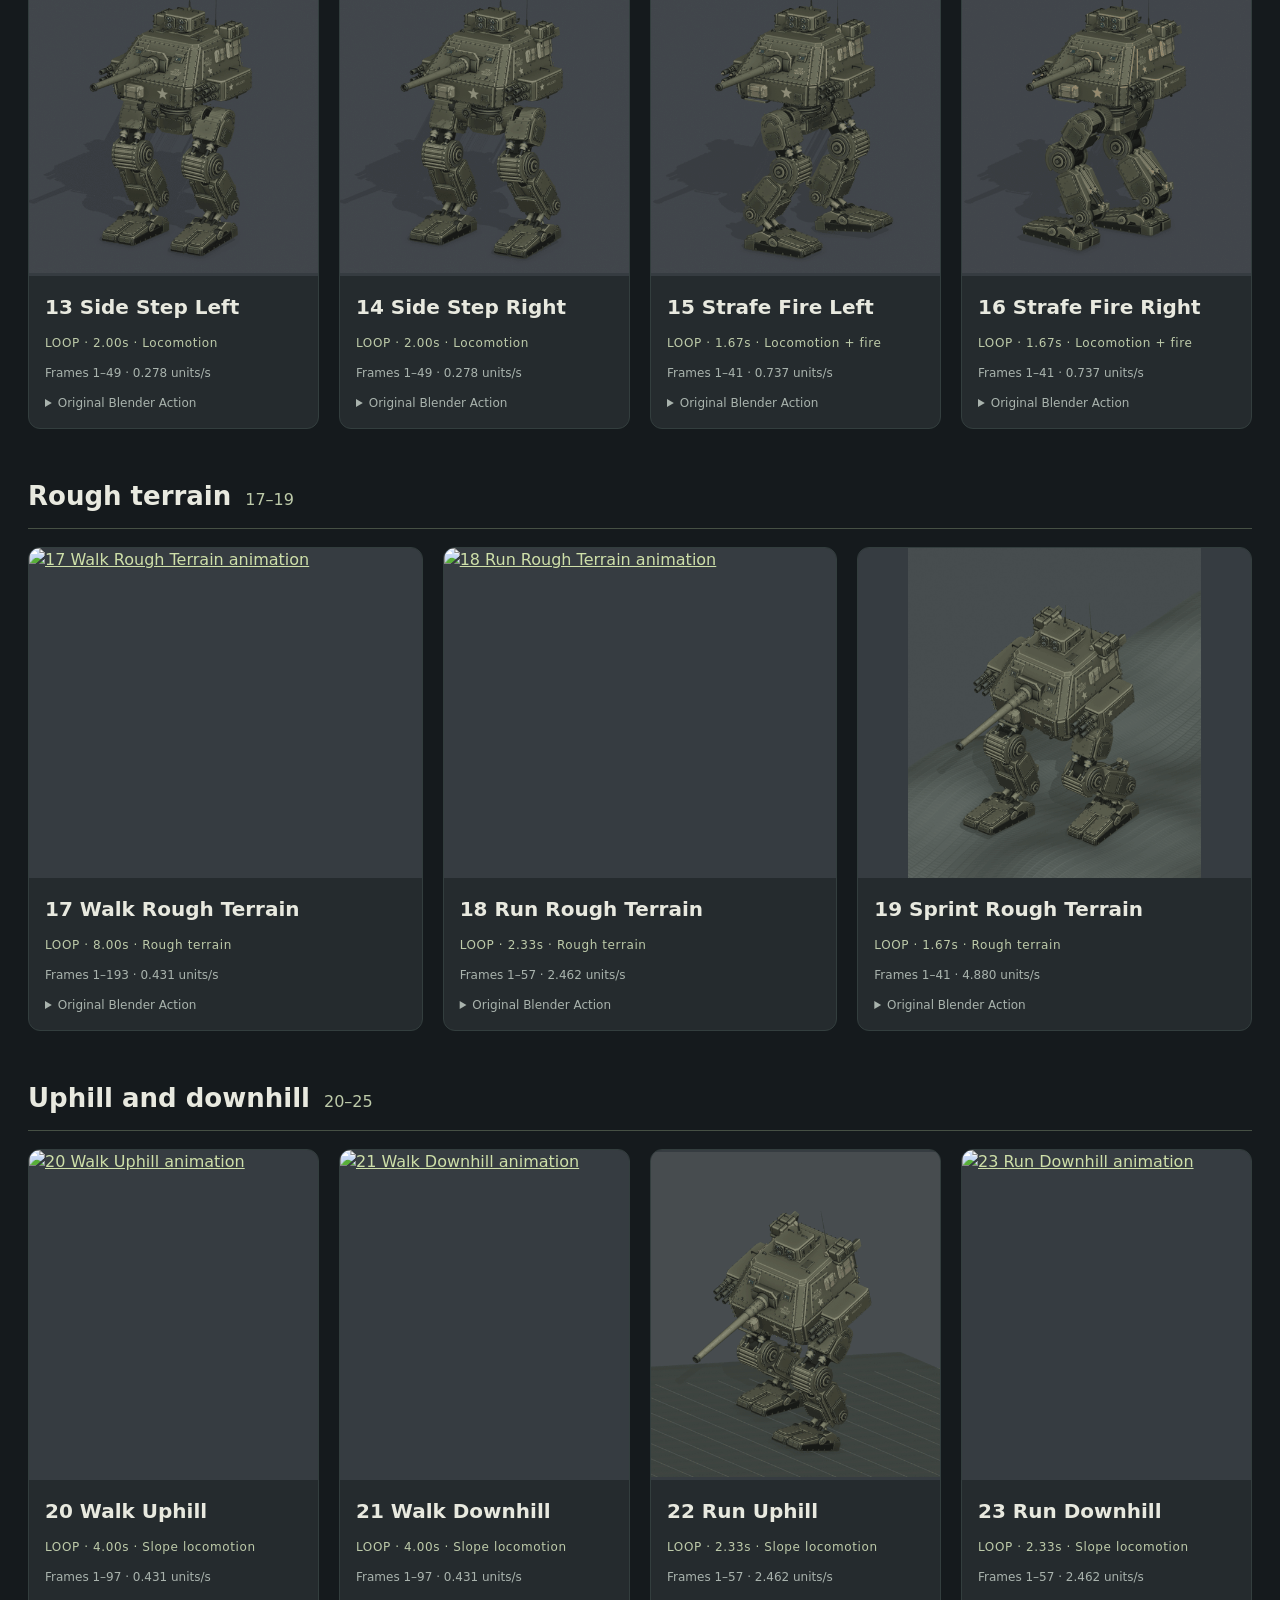
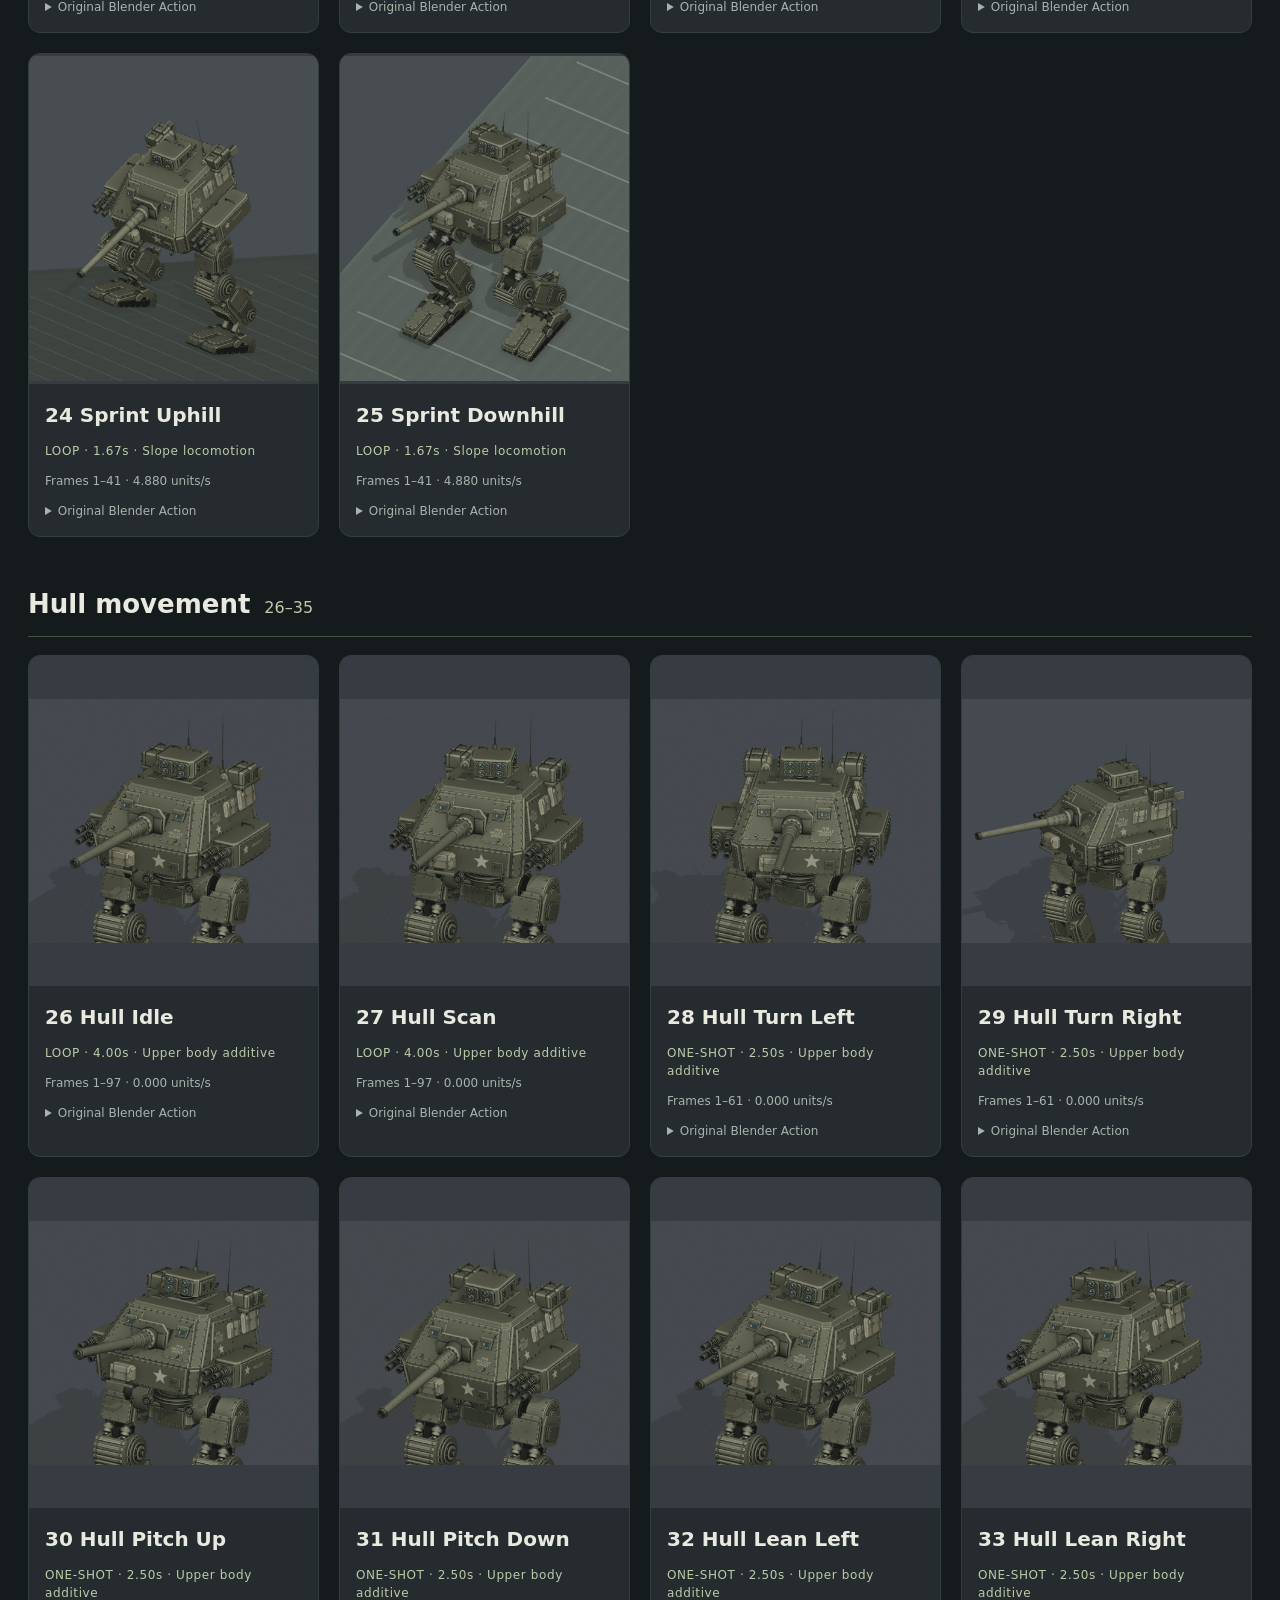
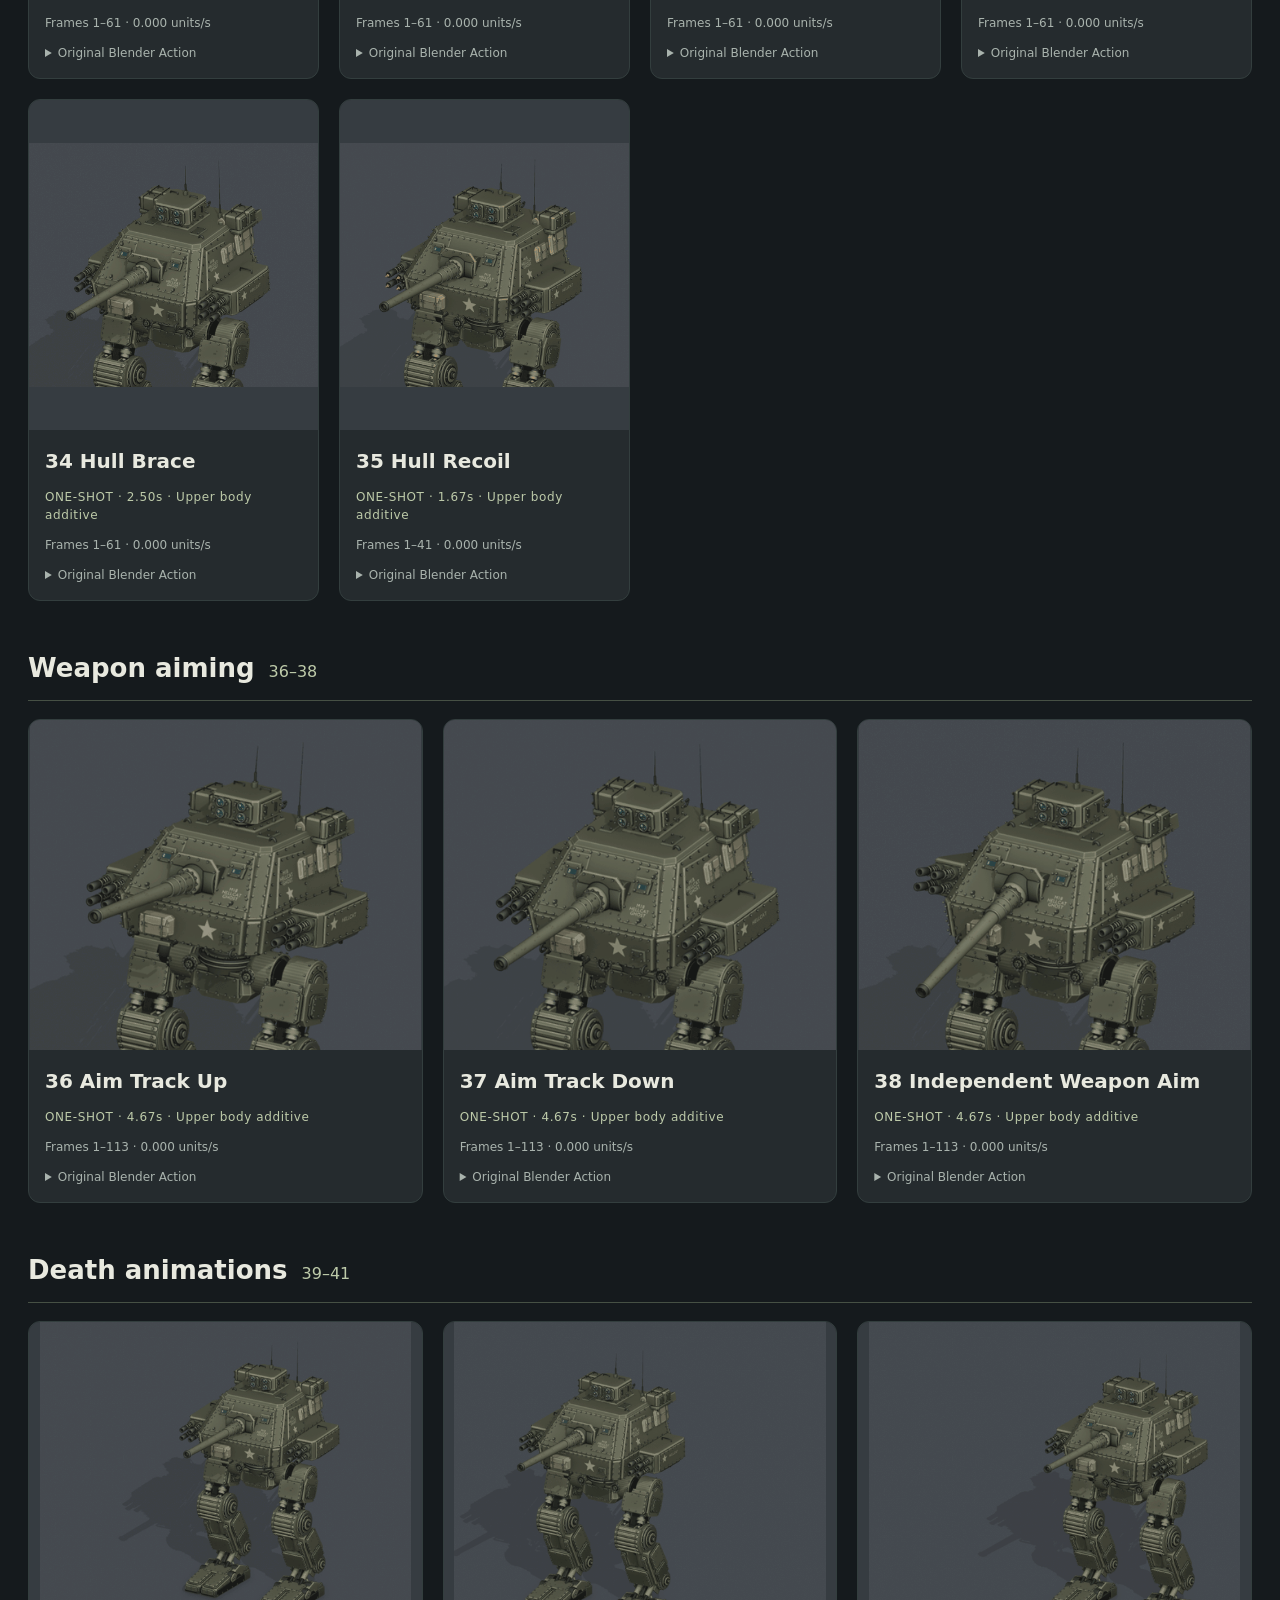
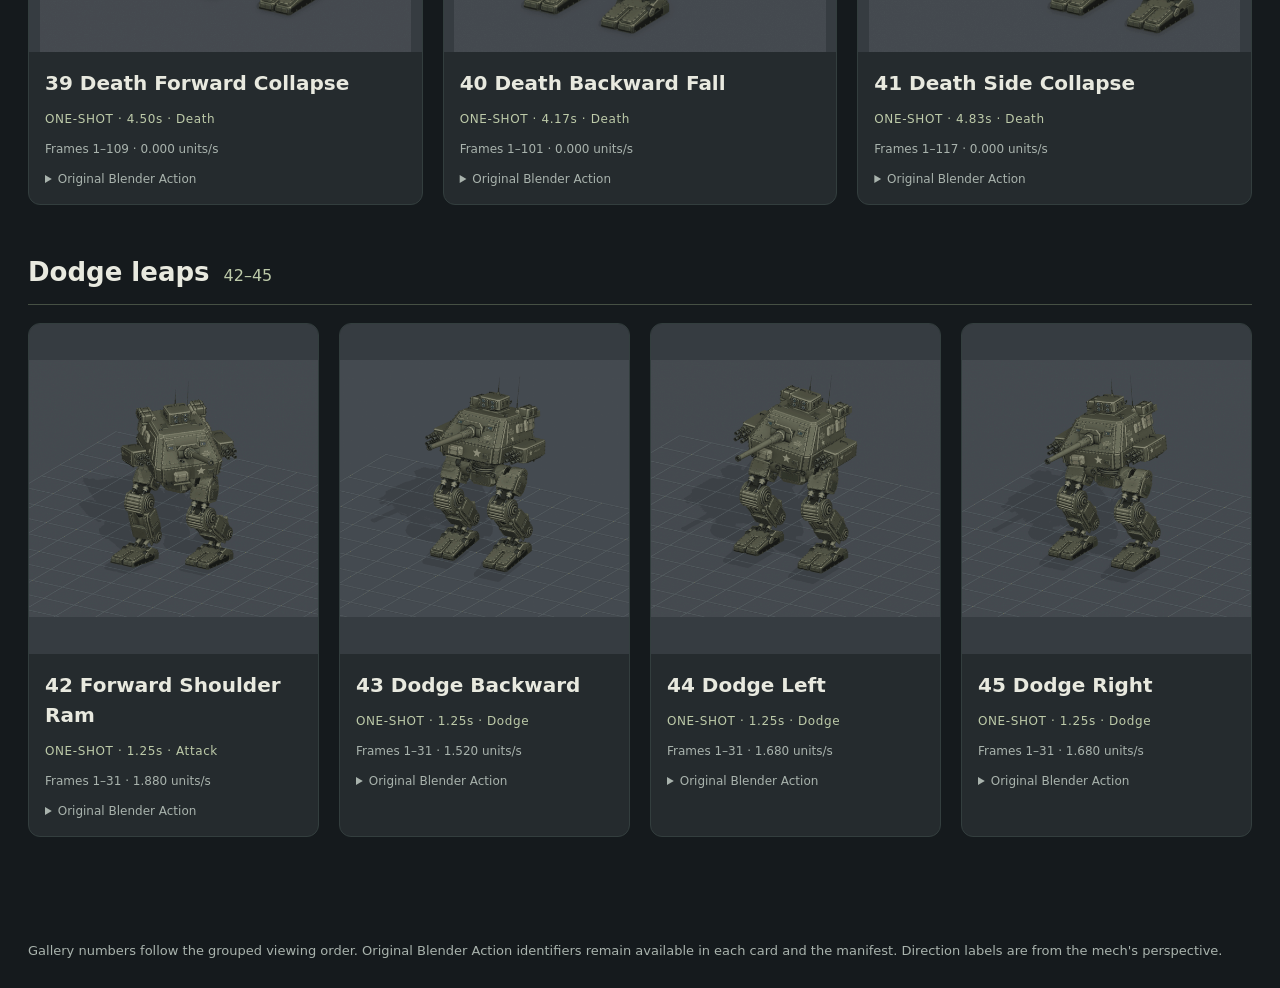
==== commit d6ceabe2: "Implement terrain and animation verification tools for HELLCAT rig - Added `blender_terrain_revision" ====
--- a/revision_6.html
+++ b/revision_6.html
@@ -10,10 +10,10 @@
 <header>
   <div class="eyebrow">M18 HELLCAT GHOST / MOTION STUDIES</div>
   <h1>Animation library</h1>
-  <p class="intro">38 animation previews, grouped by movement and numbered in viewing order. Choose a group below to jump to it.</p>
-  <p class="note"><strong>Game controller setup:</strong> gameplay Actions retain a stationary root. Preview travel comes from a temporary controller simulation. Hill clips use an 8° reference slope; terrain clips are authored examples to blend with runtime foot IK.</p>
-  <p class="note"><strong>Weapon aiming:</strong> the cannon and each armored pod have ±20° elevation relative to the hull. Clips 36–37 show continued tracking after the hull reaches its ±5° aiming allocation; clip 38 shows independent targets. These three previews show the updated pod spacing; earlier motion previews retain their prior model revision.</p>
-  <nav aria-label="Animation groups"><a href="#forward">Forward movement</a><a href="#backward">Backward movement</a><a href="#stopping">Coming to a stop</a><a href="#jumps">Jumps and moving jumps</a><a href="#lateral">Side steps and strafing</a><a href="#rough-terrain">Rough terrain</a><a href="#slopes">Uphill and downhill</a><a href="#hull">Hull movement</a><a href="#weapons">Weapon aiming</a></nav>
+  <p class="intro">45 animation previews, grouped by movement and numbered in viewing order. Choose a group below to jump to it.</p>
+  <p class="note"><strong>Game controller setup:</strong> gameplay Actions retain a stationary root. Preview travel comes from a temporary controller simulation. Hill clips use 22° slopes; rough-terrain clips have roughly three times the original height variation. Terrain clips are authored examples to blend with runtime foot IK.</p>
+  <p class="note"><strong>Weapon aiming:</strong> the cannon and each armored pod have ±20° elevation relative to the hull. Clips 36–37 show continued tracking after the hull reaches its ±5° aiming allocation; clip 38 shows independent targets. Terrain, slope, weapon-aiming, death, and dodge previews show the updated pod spacing; earlier motion previews retain their prior model revision.</p>
+  <nav aria-label="Animation groups"><a href="#forward">Forward movement</a><a href="#backward">Backward movement</a><a href="#stopping">Coming to a stop</a><a href="#jumps">Jumps and moving jumps</a><a href="#lateral">Side steps and strafing</a><a href="#rough-terrain">Rough terrain</a><a href="#slopes">Uphill and downhill</a><a href="#hull">Hull movement</a><a href="#weapons">Weapon aiming</a><a href="#deaths">Death animations</a><a href="#dodges">Dodge leaps</a></nav>
   <nav aria-label="Project files"><a href="assets/contact_sheet.png">Contact sheet</a><a href="docs/animation-guide.md">Integration notes</a><a href="data/manifest.json">Manifest + verification</a></nav>
 </header>
 <main><section id="forward" aria-labelledby="heading-forward"><h2 class="group-heading" id="heading-forward">Forward movement<span class="range">01–03</span></h2><div class="grid"><article><a href="assets/animations/01_walk.gif"><img loading="lazy" src="assets/animations/01_walk.gif" alt="01 Walk animation"></a>
@@ -130,7 +130,28 @@
 <details><summary>Original Blender Action</summary><code>HC ANIM | 37 Aim Track Down</code></details></div></article><article><a href="assets/animations/38_independent_weapon_aim.gif"><img loading="lazy" src="assets/animations/38_independent_weapon_aim.gif" alt="38 Independent Weapon Aim animation"></a>
 <div class="details"><h3>38 Independent Weapon Aim</h3><p class="tag">ONE-SHOT · 4.67s · Upper body additive</p>
 <p class="timing">Frames 1–113 · 0.000 units/s</p>
-<details><summary>Original Blender Action</summary><code>HC ANIM | 38 Independent Weapon Aim</code></details></div></article></div></section></main>
+<details><summary>Original Blender Action</summary><code>HC ANIM | 38 Independent Weapon Aim</code></details></div></article></div></section><section id="deaths" aria-labelledby="heading-deaths"><h2 class="group-heading" id="heading-deaths">Death animations<span class="range">39–41</span></h2><div class="grid"><article><a href="assets/animations/39_death_forward_collapse.gif"><img loading="lazy" src="assets/animations/39_death_forward_collapse.gif" alt="39 Death Forward Collapse animation"></a>
+<div class="details"><h3>39 Death Forward Collapse</h3><p class="tag">ONE-SHOT · 4.50s · Death</p>
+<p class="timing">Frames 1–109 · 0.000 units/s</p>
+<details><summary>Original Blender Action</summary><code>HC ANIM | 39 Death Forward Collapse</code></details></div></article><article><a href="assets/animations/40_death_backward_fall.gif"><img loading="lazy" src="assets/animations/40_death_backward_fall.gif" alt="40 Death Backward Fall animation"></a>
+<div class="details"><h3>40 Death Backward Fall</h3><p class="tag">ONE-SHOT · 4.17s · Death</p>
+<p class="timing">Frames 1–101 · 0.000 units/s</p>
+<details><summary>Original Blender Action</summary><code>HC ANIM | 40 Death Backward Fall</code></details></div></article><article><a href="assets/animations/41_death_side_collapse.gif"><img loading="lazy" src="assets/animations/41_death_side_collapse.gif" alt="41 Death Side Collapse animation"></a>
+<div class="details"><h3>41 Death Side Collapse</h3><p class="tag">ONE-SHOT · 4.83s · Death</p>
+<p class="timing">Frames 1–117 · 0.000 units/s</p>
+<details><summary>Original Blender Action</summary><code>HC ANIM | 41 Death Side Collapse</code></details></div></article></div></section><section id="dodges" aria-labelledby="heading-dodges"><h2 class="group-heading" id="heading-dodges">Dodge leaps<span class="range">42–45</span></h2><div class="grid"><article><a href="assets/animations/42_dodge_forward.gif"><img loading="lazy" src="assets/animations/42_dodge_forward.gif" alt="42 Forward Shoulder Ram animation"></a>
+<div class="details"><h3>42 Forward Shoulder Ram</h3><p class="tag">ONE-SHOT · 1.25s · Attack</p>
+<p class="timing">Frames 1–31 · 1.880 units/s</p>
+<details><summary>Original Blender Action</summary><code>HC ANIM | 42 Dodge Forward</code></details></div></article><article><a href="assets/animations/43_dodge_backward.gif"><img loading="lazy" src="assets/animations/43_dodge_backward.gif" alt="43 Dodge Backward animation"></a>
+<div class="details"><h3>43 Dodge Backward</h3><p class="tag">ONE-SHOT · 1.25s · Dodge</p>
+<p class="timing">Frames 1–31 · 1.520 units/s</p>
+<details><summary>Original Blender Action</summary><code>HC ANIM | 43 Dodge Backward</code></details></div></article><article><a href="assets/animations/44_dodge_left.gif"><img loading="lazy" src="assets/animations/44_dodge_left.gif" alt="44 Dodge Left animation"></a>
+<div class="details"><h3>44 Dodge Left</h3><p class="tag">ONE-SHOT · 1.25s · Dodge</p>
+<p class="timing">Frames 1–31 · 1.680 units/s</p>
+<details><summary>Original Blender Action</summary><code>HC ANIM | 44 Dodge Left</code></details></div></article><article><a href="assets/animations/45_dodge_right.gif"><img loading="lazy" src="assets/animations/45_dodge_right.gif" alt="45 Dodge Right animation"></a>
+<div class="details"><h3>45 Dodge Right</h3><p class="tag">ONE-SHOT · 1.25s · Dodge</p>
+<p class="timing">Frames 1–31 · 1.680 units/s</p>
+<details><summary>Original Blender Action</summary><code>HC ANIM | 45 Dodge Right</code></details></div></article></div></section></main>
 <footer>Gallery numbers follow the grouped viewing order. Original Blender Action identifiers remain available in each card and the manifest. Direction labels are from the mech's perspective.</footer>
 </body>
 </html>
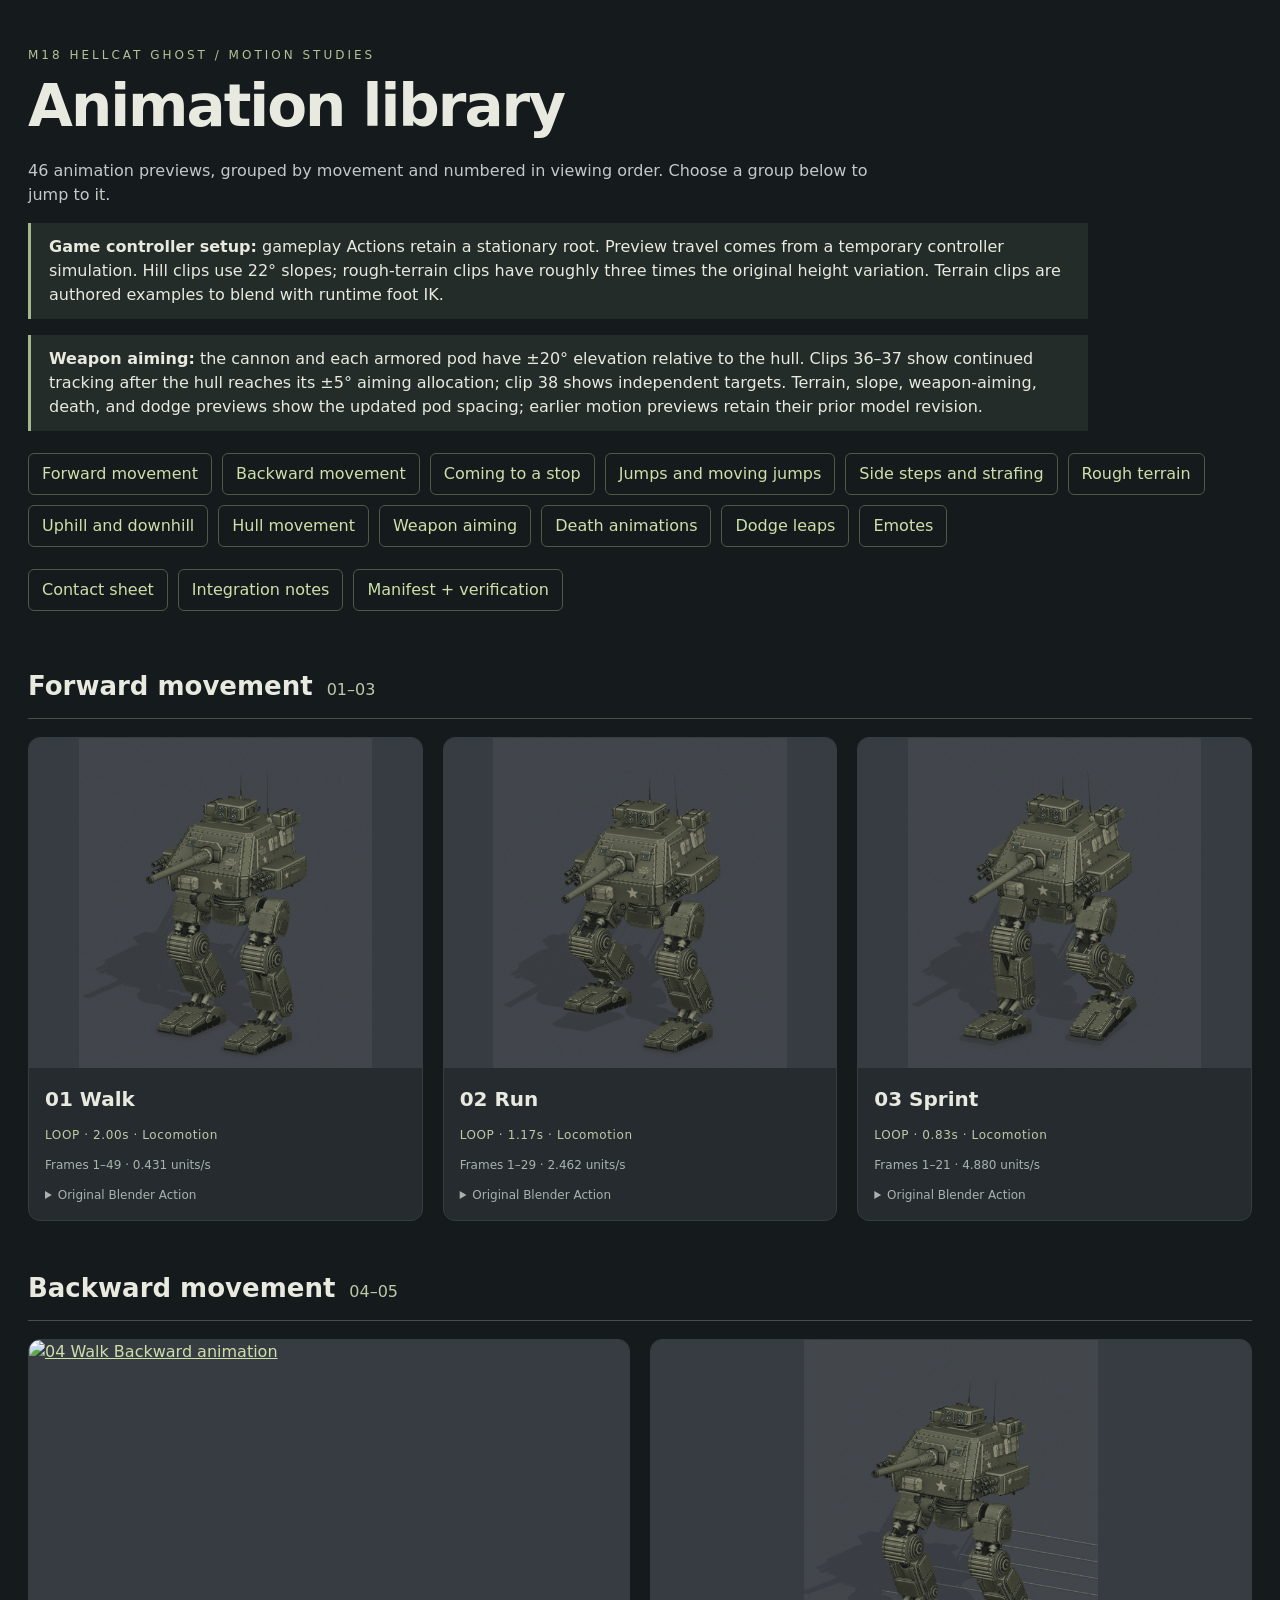
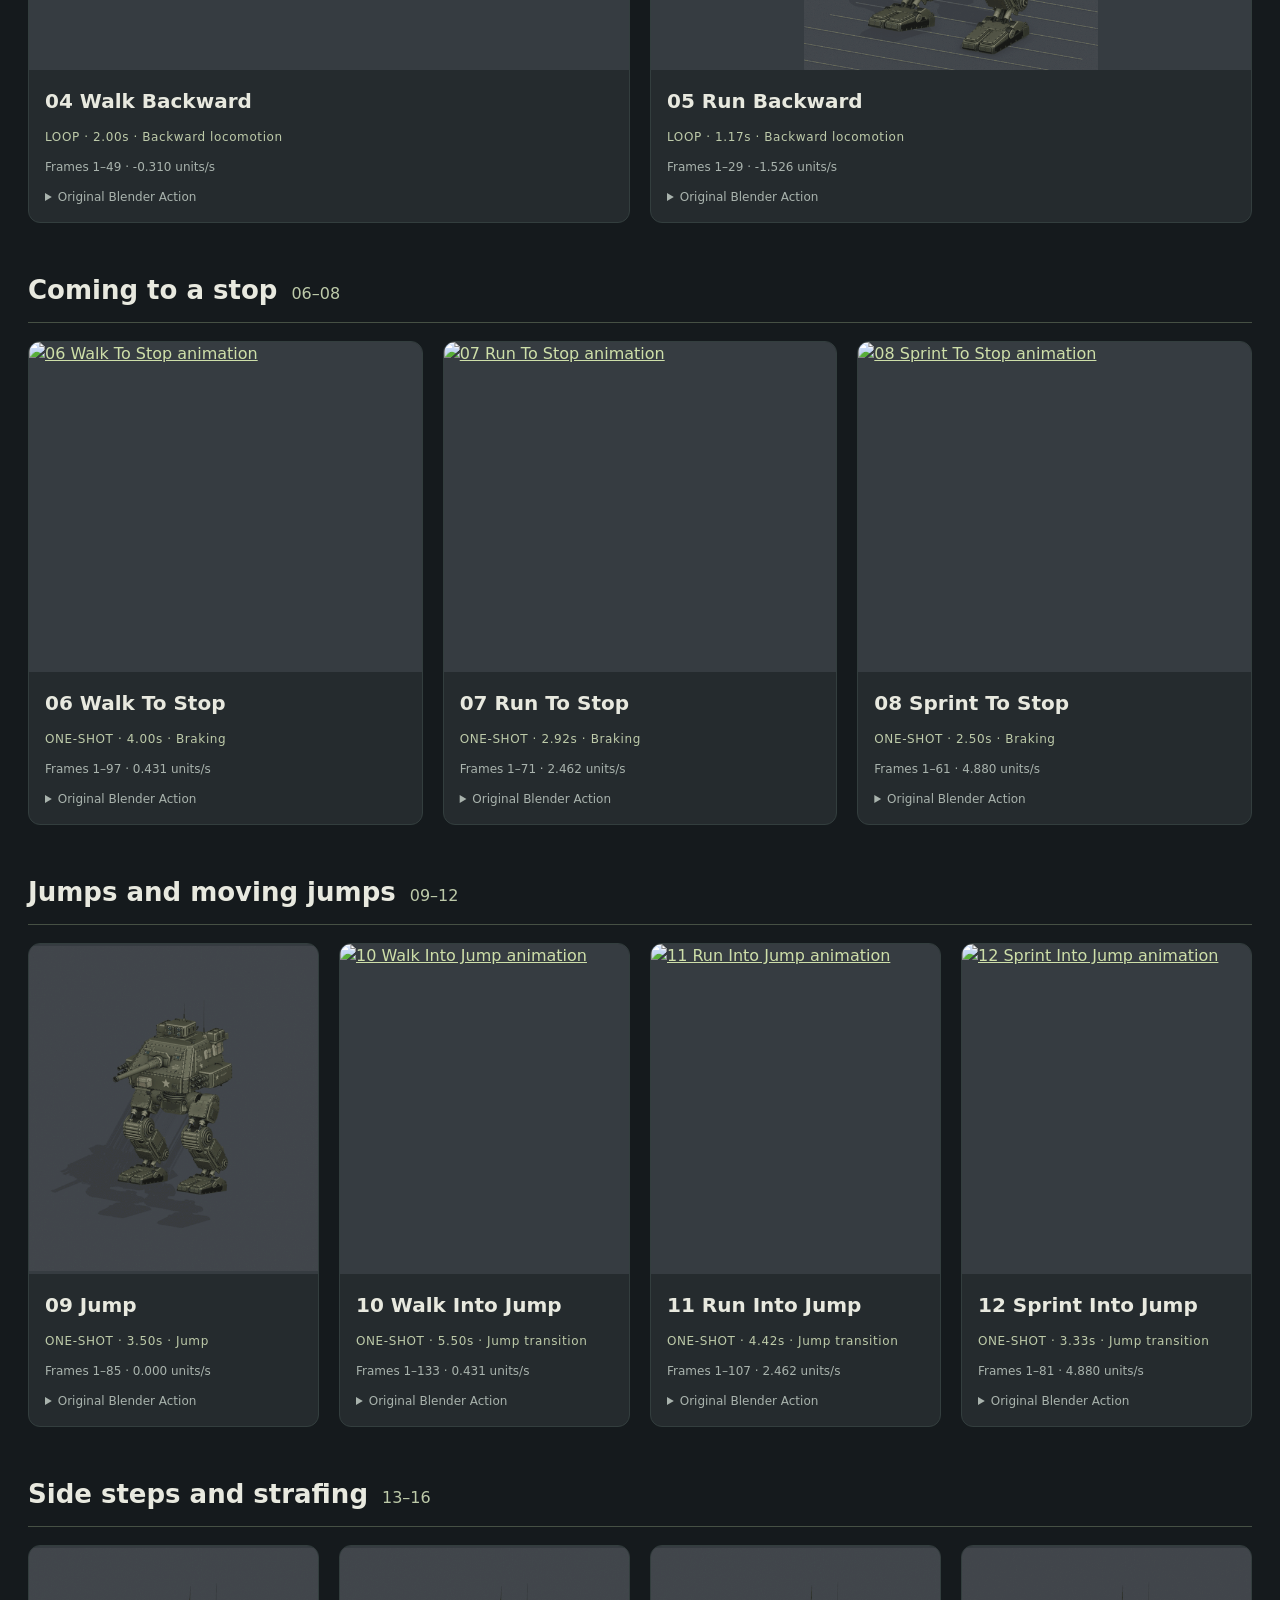
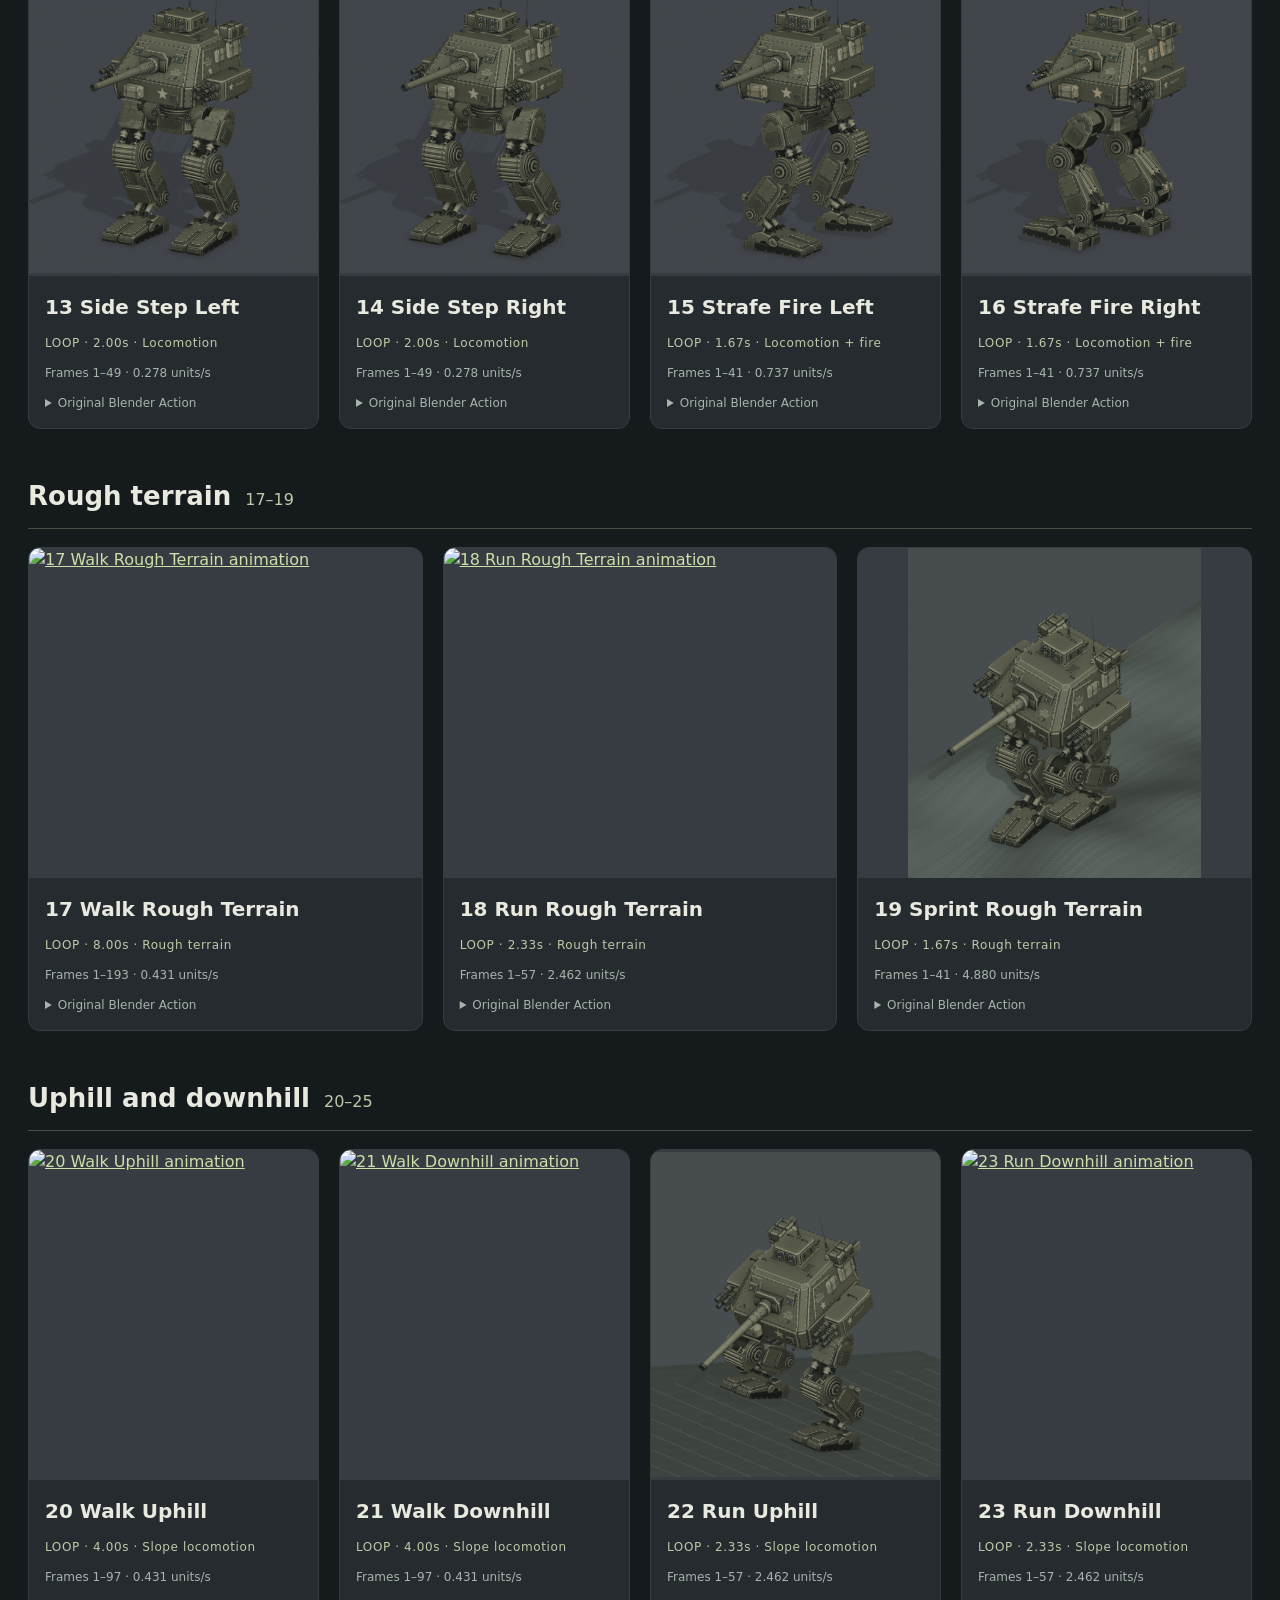
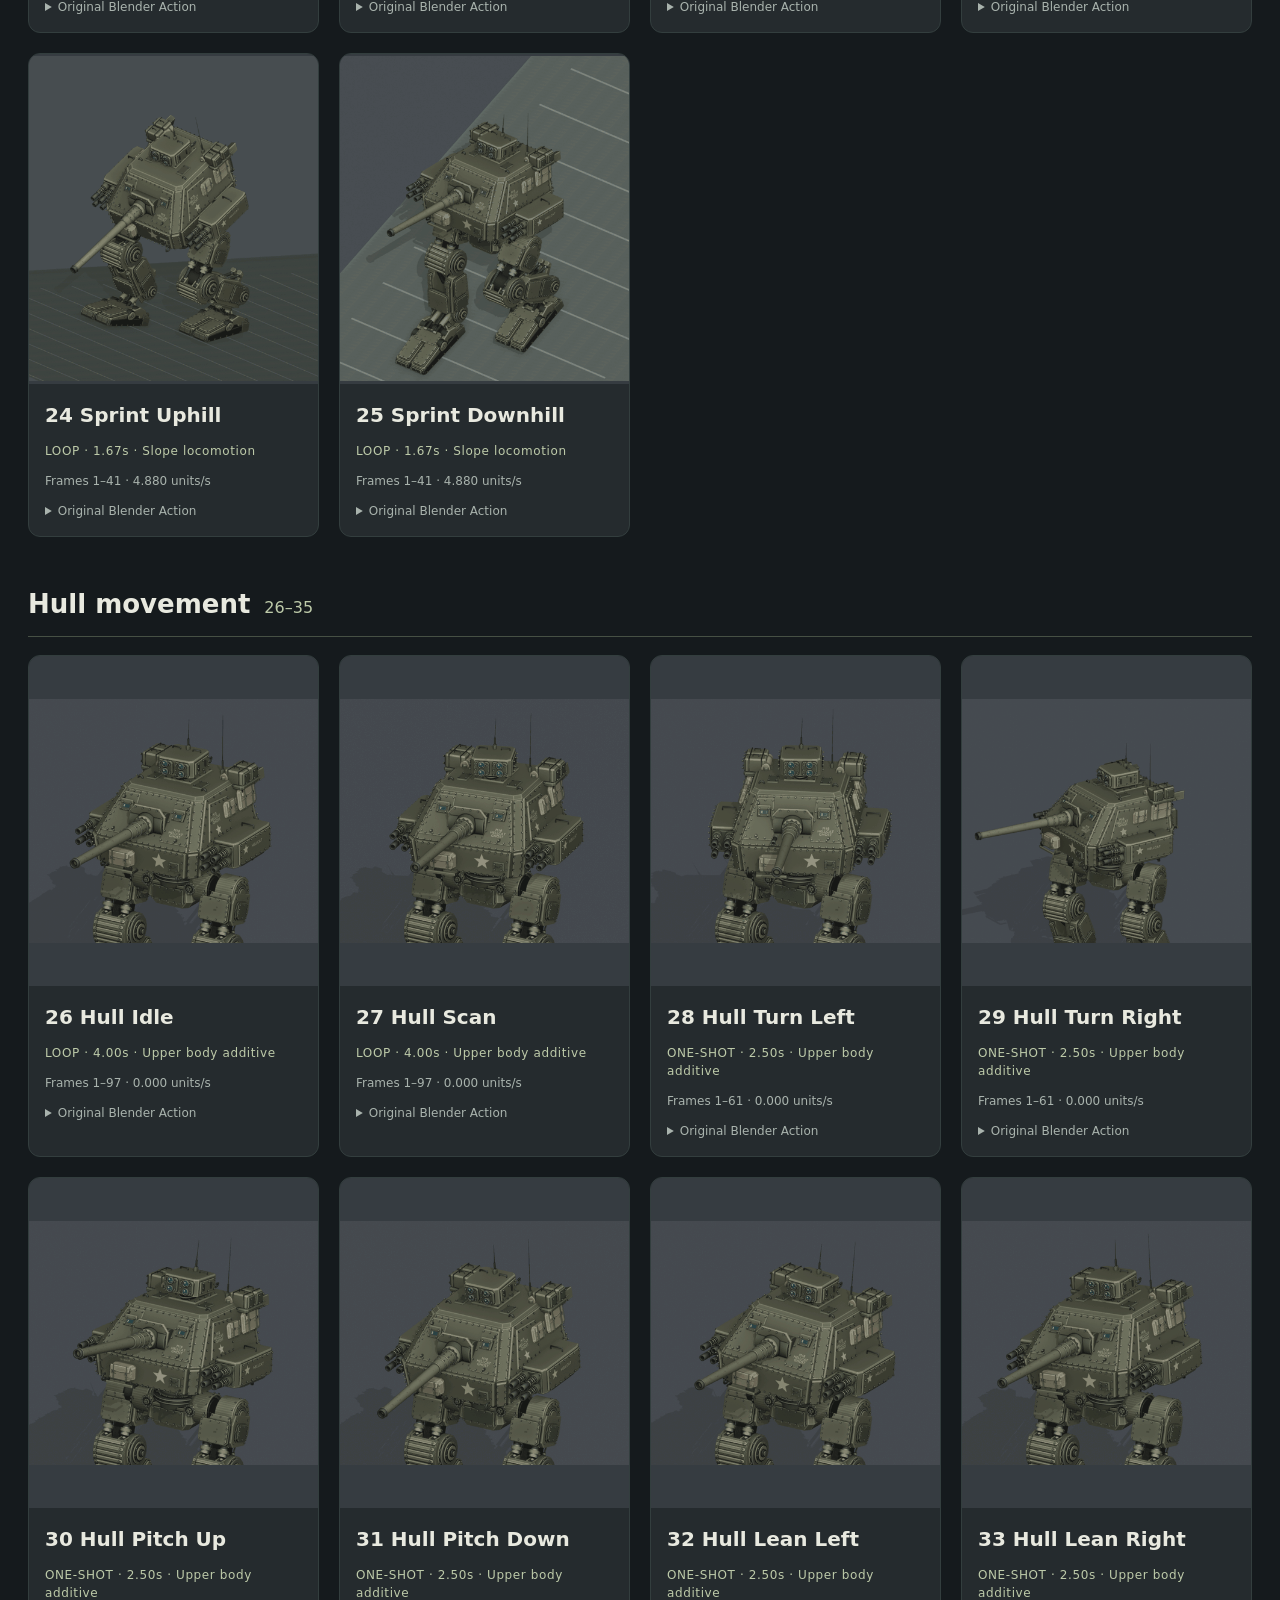
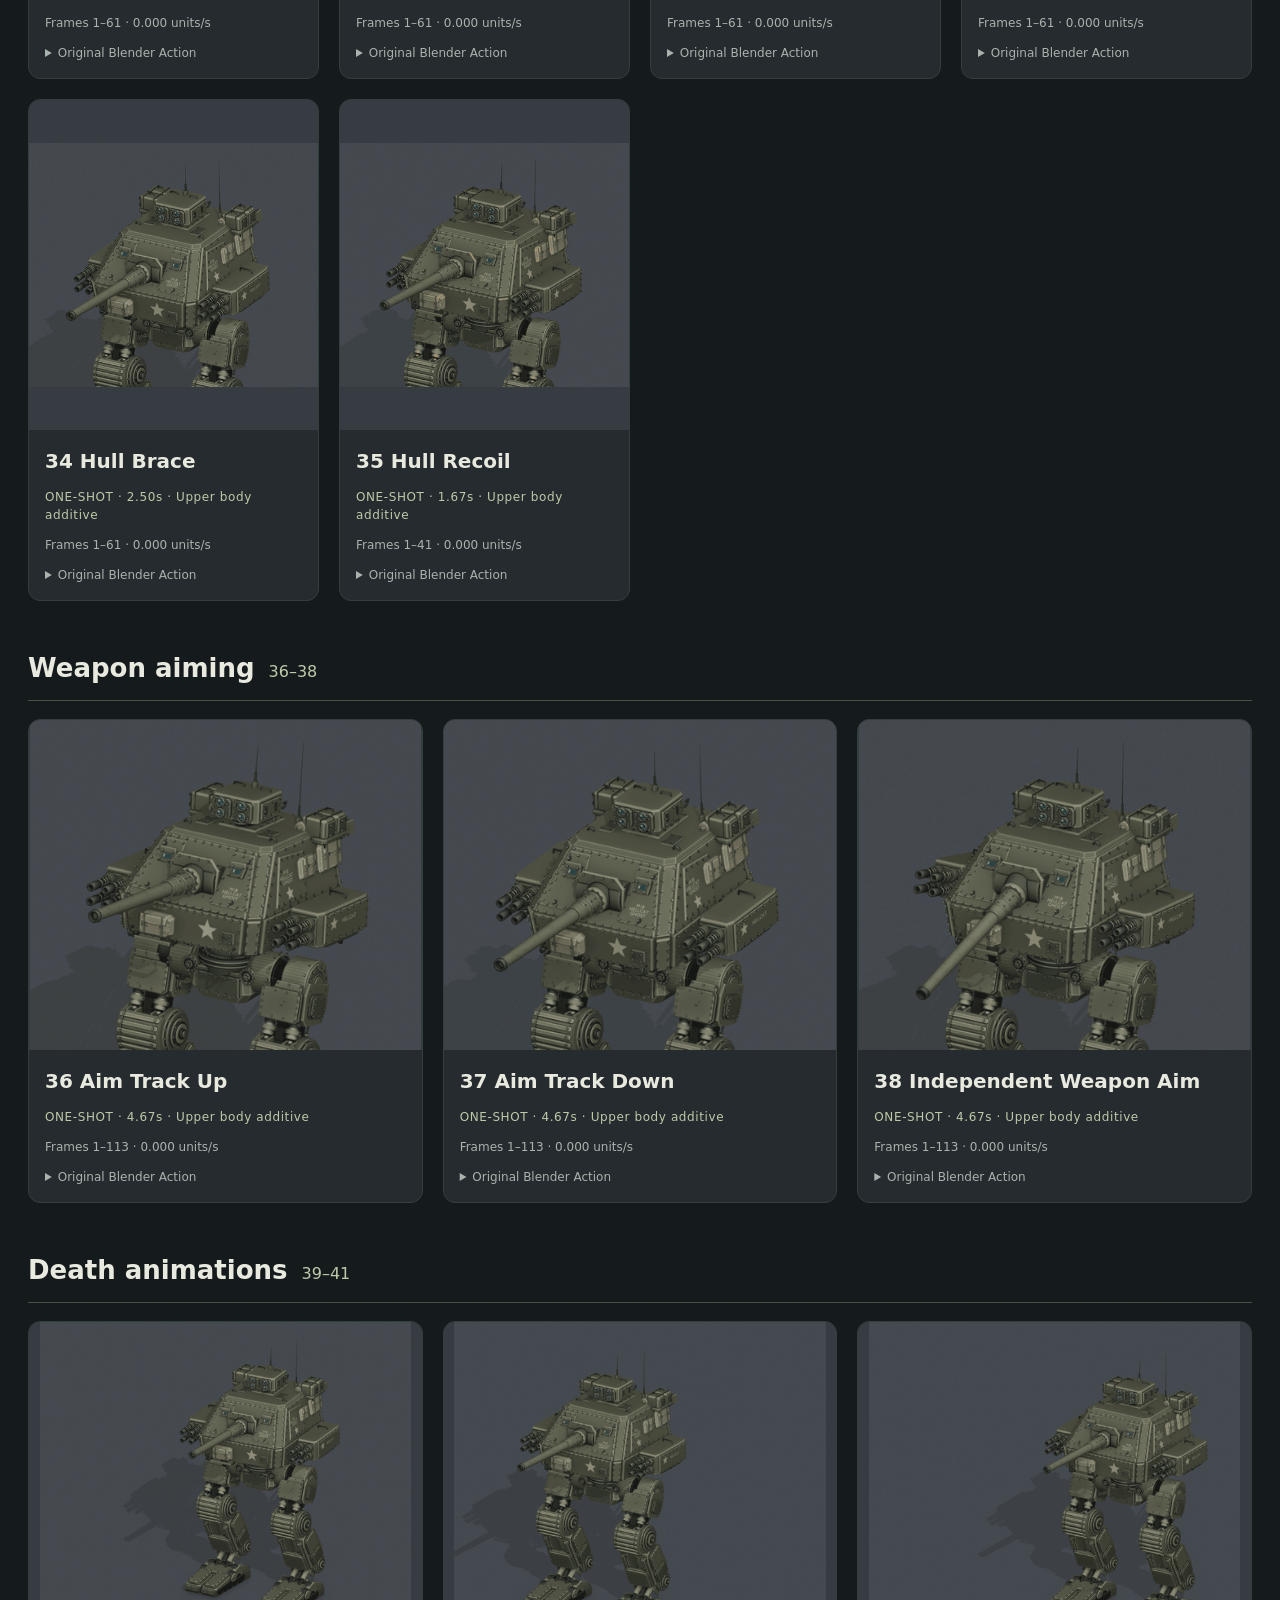
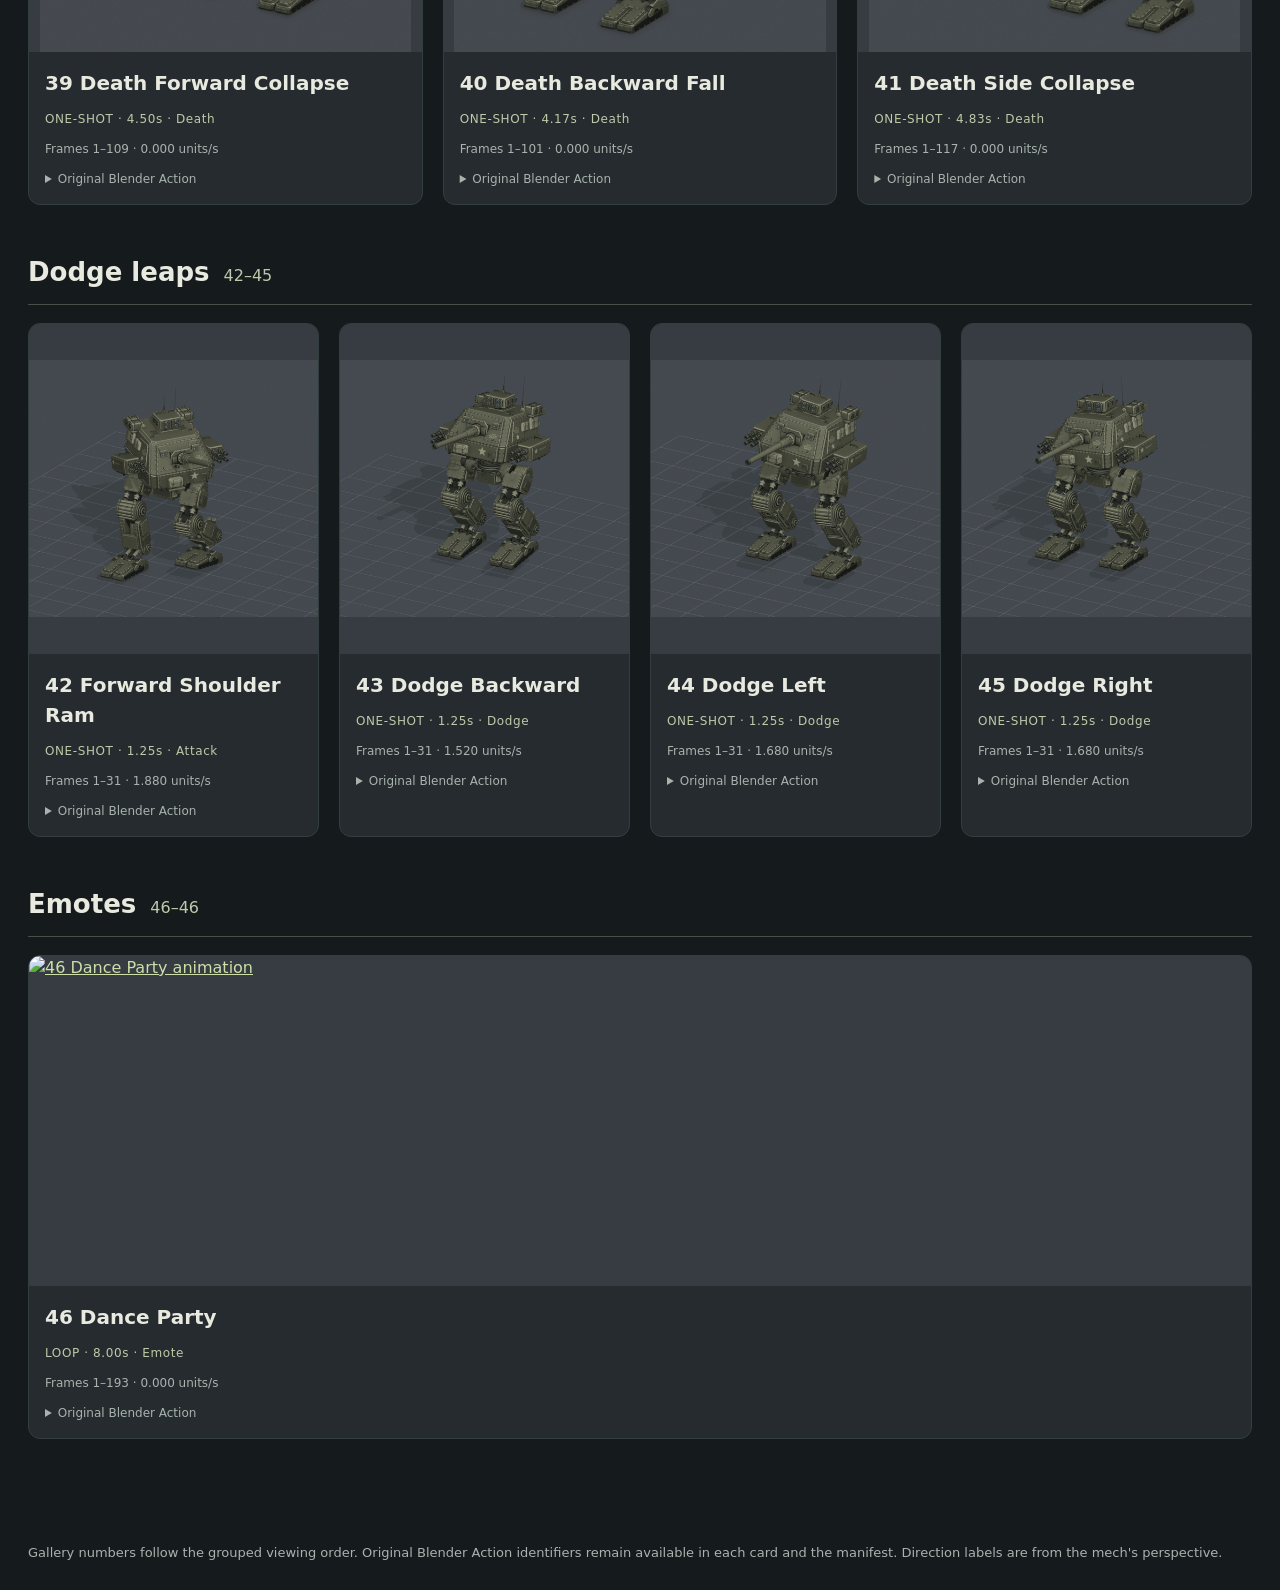
==== commit 4d82c9c2: "Add 46 Dance Party emote with verification and packaging updates" ====
--- a/revision_6.html
+++ b/revision_6.html
@@ -10,10 +10,10 @@
 <header>
   <div class="eyebrow">M18 HELLCAT GHOST / MOTION STUDIES</div>
   <h1>Animation library</h1>
-  <p class="intro">45 animation previews, grouped by movement and numbered in viewing order. Choose a group below to jump to it.</p>
+  <p class="intro">46 animation previews, grouped by movement and numbered in viewing order. Choose a group below to jump to it.</p>
   <p class="note"><strong>Game controller setup:</strong> gameplay Actions retain a stationary root. Preview travel comes from a temporary controller simulation. Hill clips use 22° slopes; rough-terrain clips have roughly three times the original height variation. Terrain clips are authored examples to blend with runtime foot IK.</p>
   <p class="note"><strong>Weapon aiming:</strong> the cannon and each armored pod have ±20° elevation relative to the hull. Clips 36–37 show continued tracking after the hull reaches its ±5° aiming allocation; clip 38 shows independent targets. Terrain, slope, weapon-aiming, death, and dodge previews show the updated pod spacing; earlier motion previews retain their prior model revision.</p>
-  <nav aria-label="Animation groups"><a href="#forward">Forward movement</a><a href="#backward">Backward movement</a><a href="#stopping">Coming to a stop</a><a href="#jumps">Jumps and moving jumps</a><a href="#lateral">Side steps and strafing</a><a href="#rough-terrain">Rough terrain</a><a href="#slopes">Uphill and downhill</a><a href="#hull">Hull movement</a><a href="#weapons">Weapon aiming</a><a href="#deaths">Death animations</a><a href="#dodges">Dodge leaps</a></nav>
+  <nav aria-label="Animation groups"><a href="#forward">Forward movement</a><a href="#backward">Backward movement</a><a href="#stopping">Coming to a stop</a><a href="#jumps">Jumps and moving jumps</a><a href="#lateral">Side steps and strafing</a><a href="#rough-terrain">Rough terrain</a><a href="#slopes">Uphill and downhill</a><a href="#hull">Hull movement</a><a href="#weapons">Weapon aiming</a><a href="#deaths">Death animations</a><a href="#dodges">Dodge leaps</a><a href="#emotes">Emotes</a></nav>
   <nav aria-label="Project files"><a href="assets/contact_sheet.png">Contact sheet</a><a href="docs/animation-guide.md">Integration notes</a><a href="data/manifest.json">Manifest + verification</a></nav>
 </header>
 <main><section id="forward" aria-labelledby="heading-forward"><h2 class="group-heading" id="heading-forward">Forward movement<span class="range">01–03</span></h2><div class="grid"><article><a href="assets/animations/01_walk.gif"><img loading="lazy" src="assets/animations/01_walk.gif" alt="01 Walk animation"></a>
@@ -151,7 +151,10 @@
 <details><summary>Original Blender Action</summary><code>HC ANIM | 44 Dodge Left</code></details></div></article><article><a href="assets/animations/45_dodge_right.gif"><img loading="lazy" src="assets/animations/45_dodge_right.gif" alt="45 Dodge Right animation"></a>
 <div class="details"><h3>45 Dodge Right</h3><p class="tag">ONE-SHOT · 1.25s · Dodge</p>
 <p class="timing">Frames 1–31 · 1.680 units/s</p>
-<details><summary>Original Blender Action</summary><code>HC ANIM | 45 Dodge Right</code></details></div></article></div></section></main>
+<details><summary>Original Blender Action</summary><code>HC ANIM | 45 Dodge Right</code></details></div></article></div></section><section id="emotes" aria-labelledby="heading-emotes"><h2 class="group-heading" id="heading-emotes">Emotes<span class="range">46–46</span></h2><div class="grid"><article><a href="assets/animations/46_dance_party.gif"><img loading="lazy" src="assets/animations/46_dance_party.gif" alt="46 Dance Party animation"></a>
+<div class="details"><h3>46 Dance Party</h3><p class="tag">LOOP · 8.00s · Emote</p>
+<p class="timing">Frames 1–193 · 0.000 units/s</p>
+<details><summary>Original Blender Action</summary><code>HC ANIM | 46 Dance Party</code></details></div></article></div></section></main>
 <footer>Gallery numbers follow the grouped viewing order. Original Blender Action identifiers remain available in each card and the manifest. Direction labels are from the mech's perspective.</footer>
 </body>
 </html>
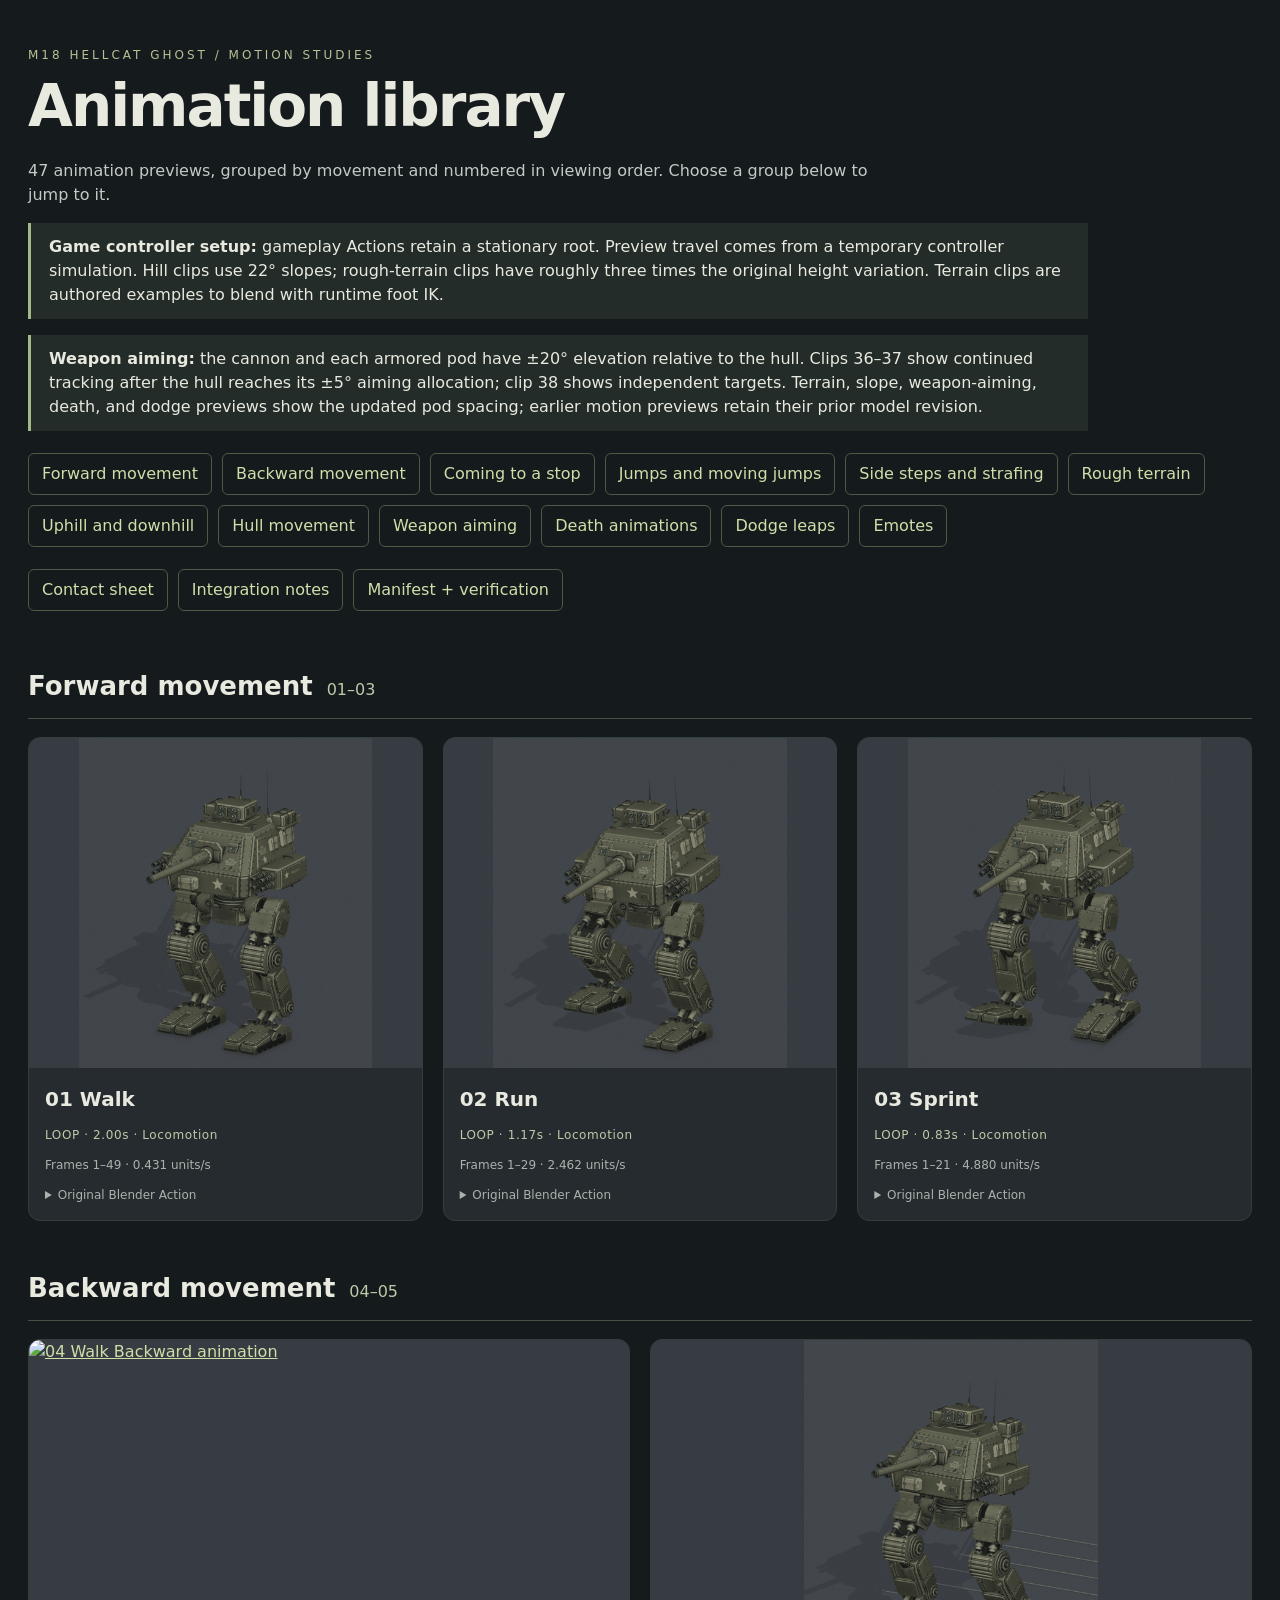
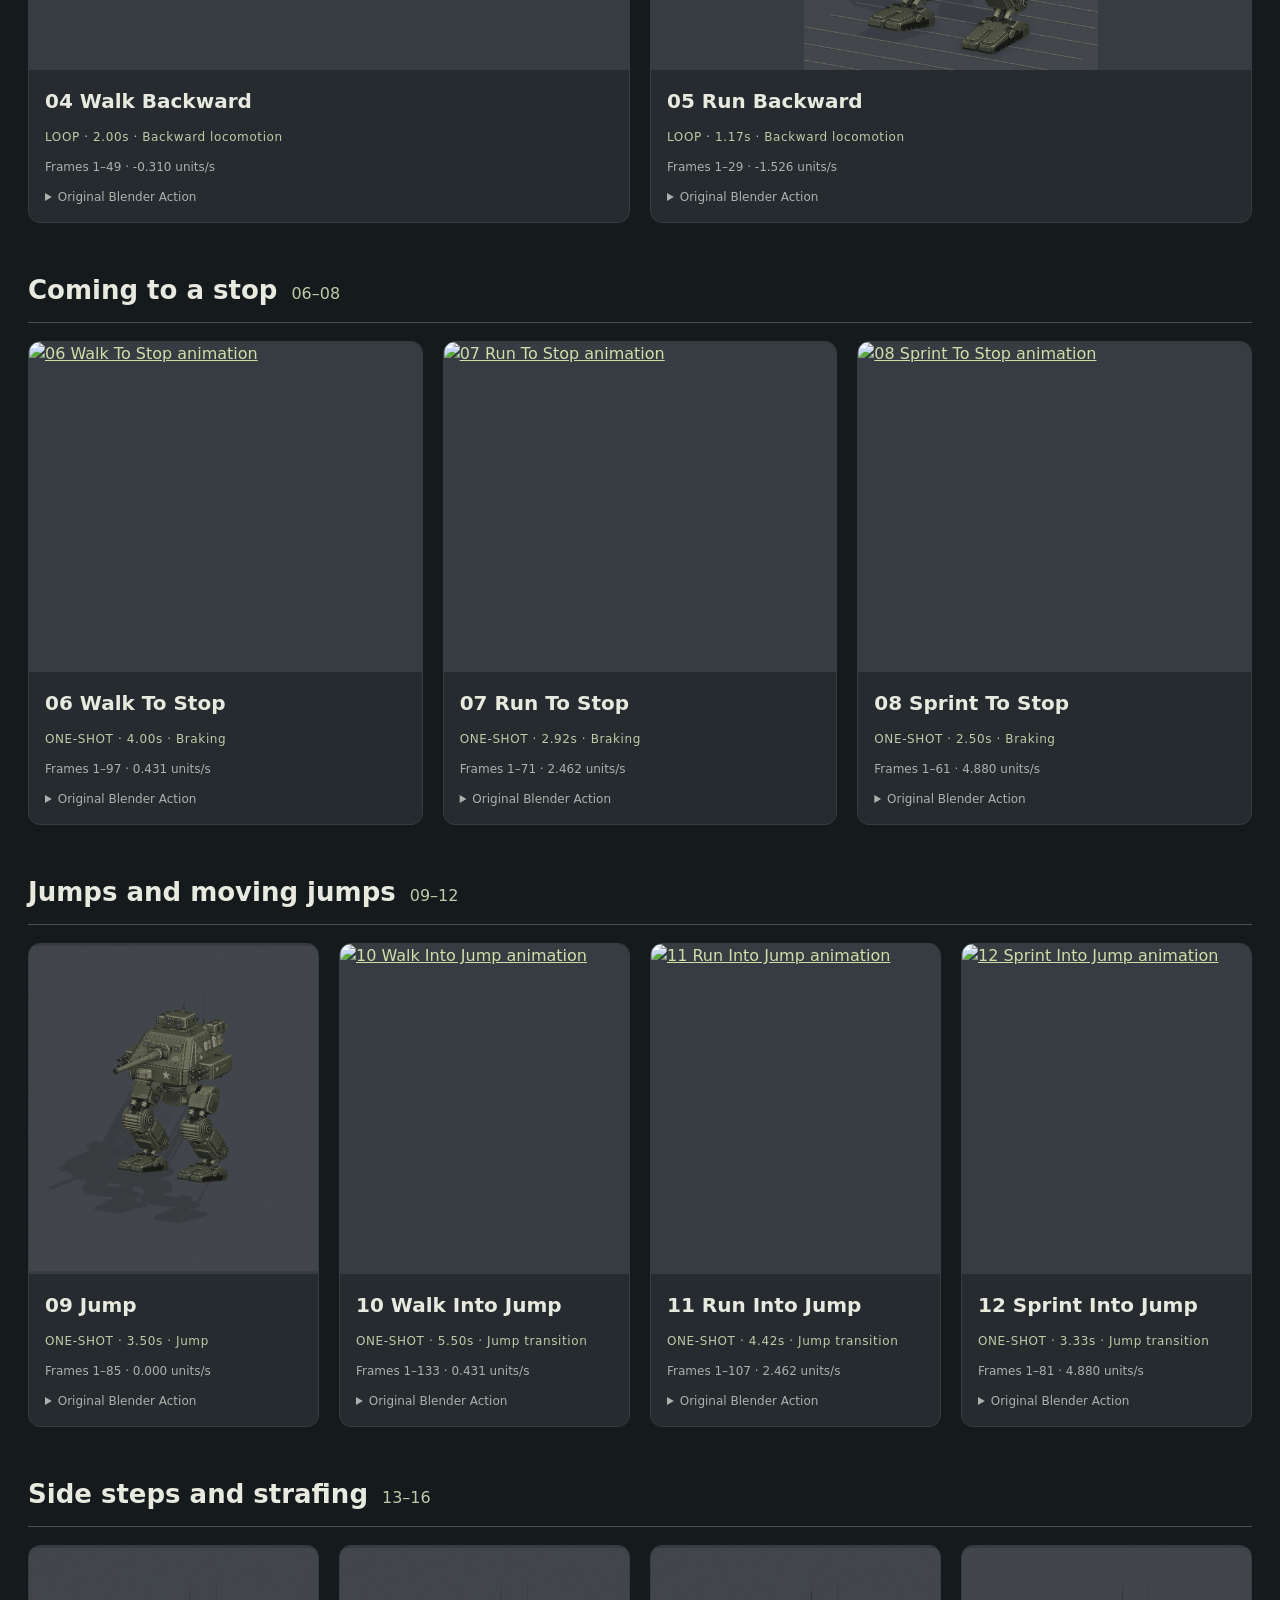
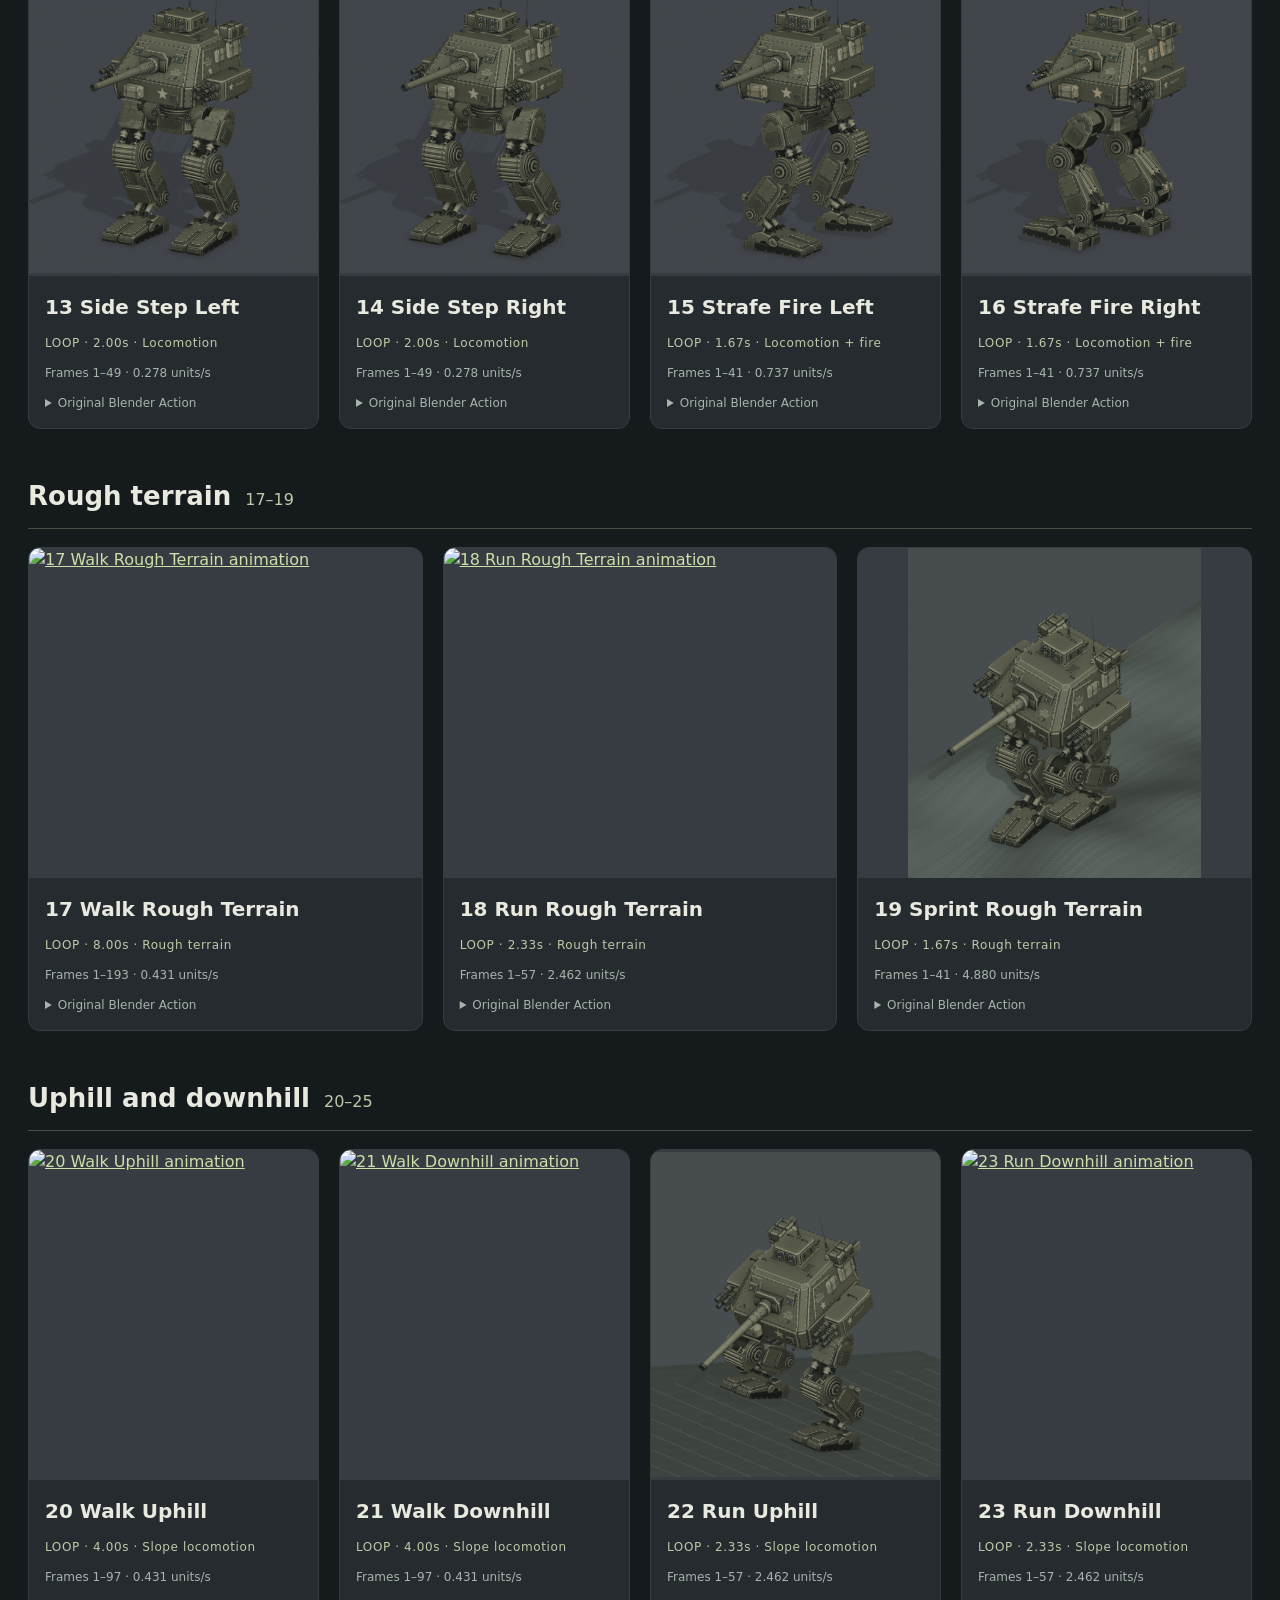
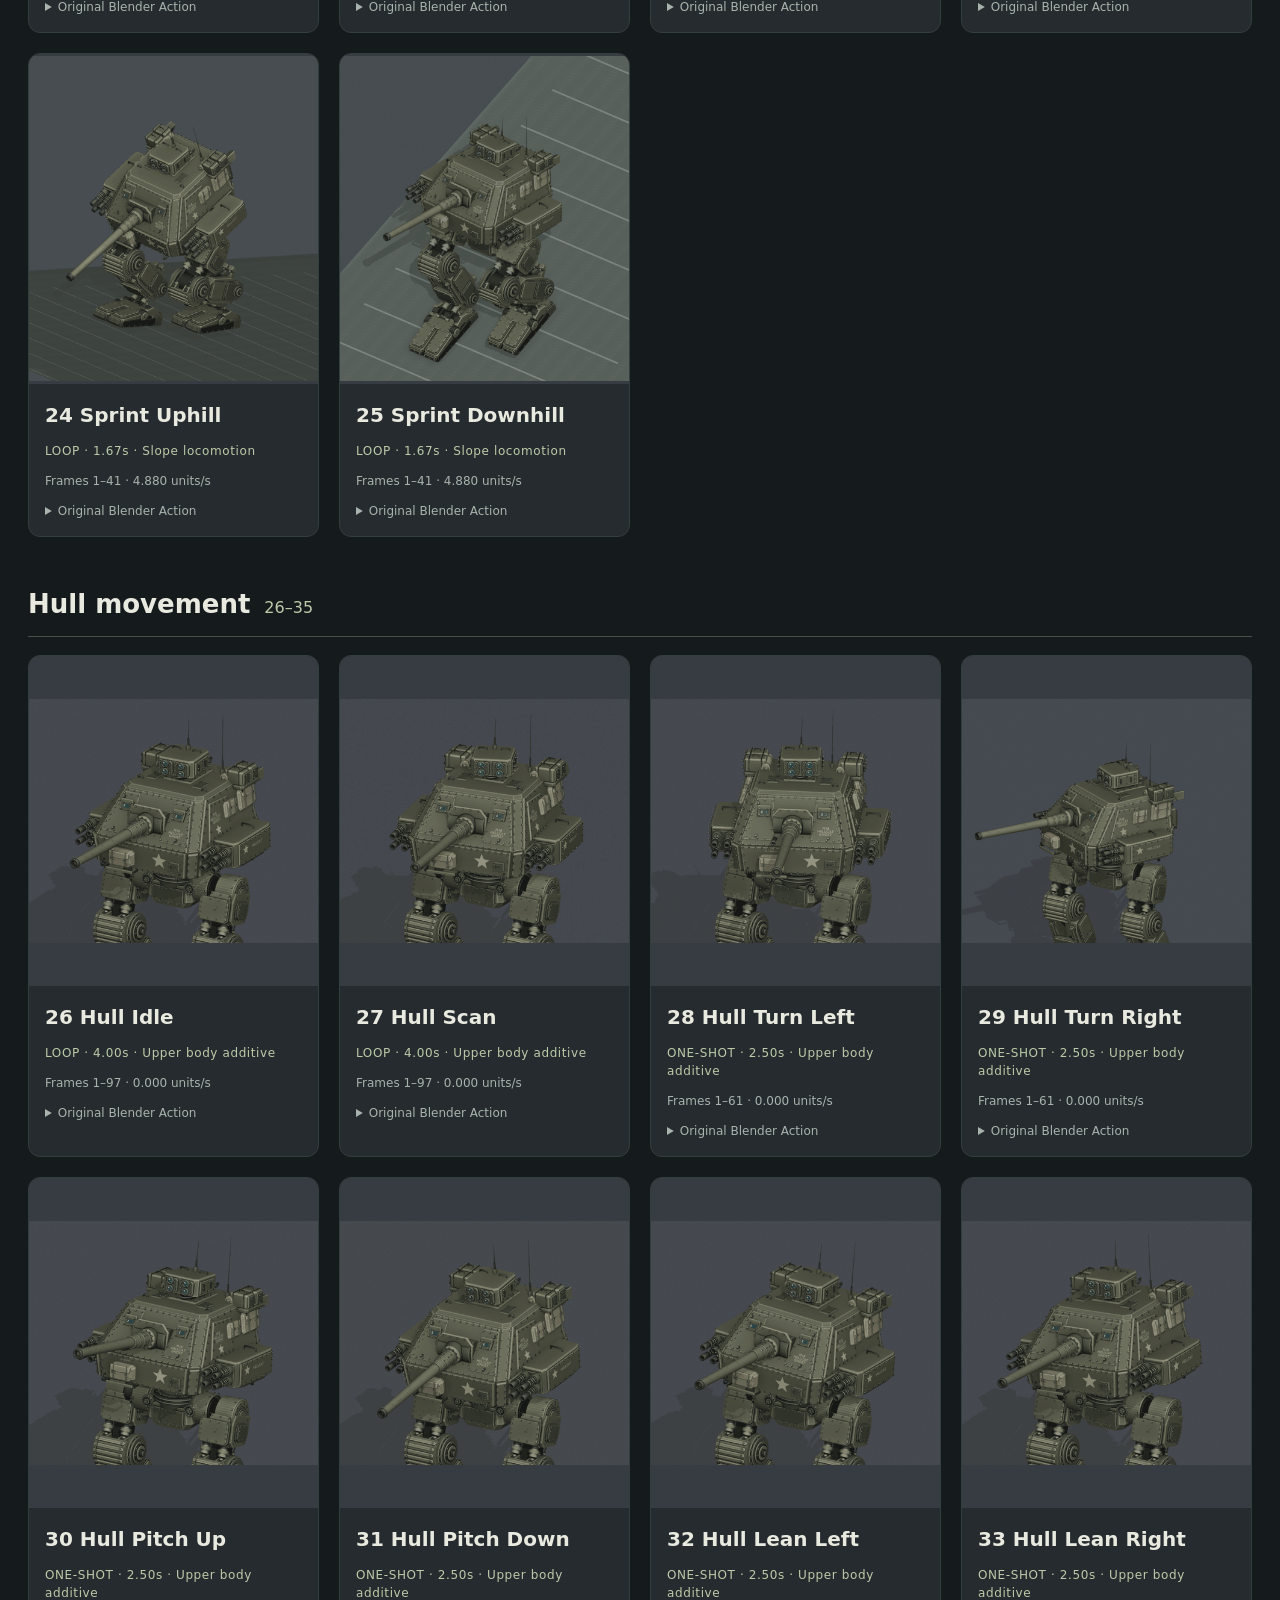
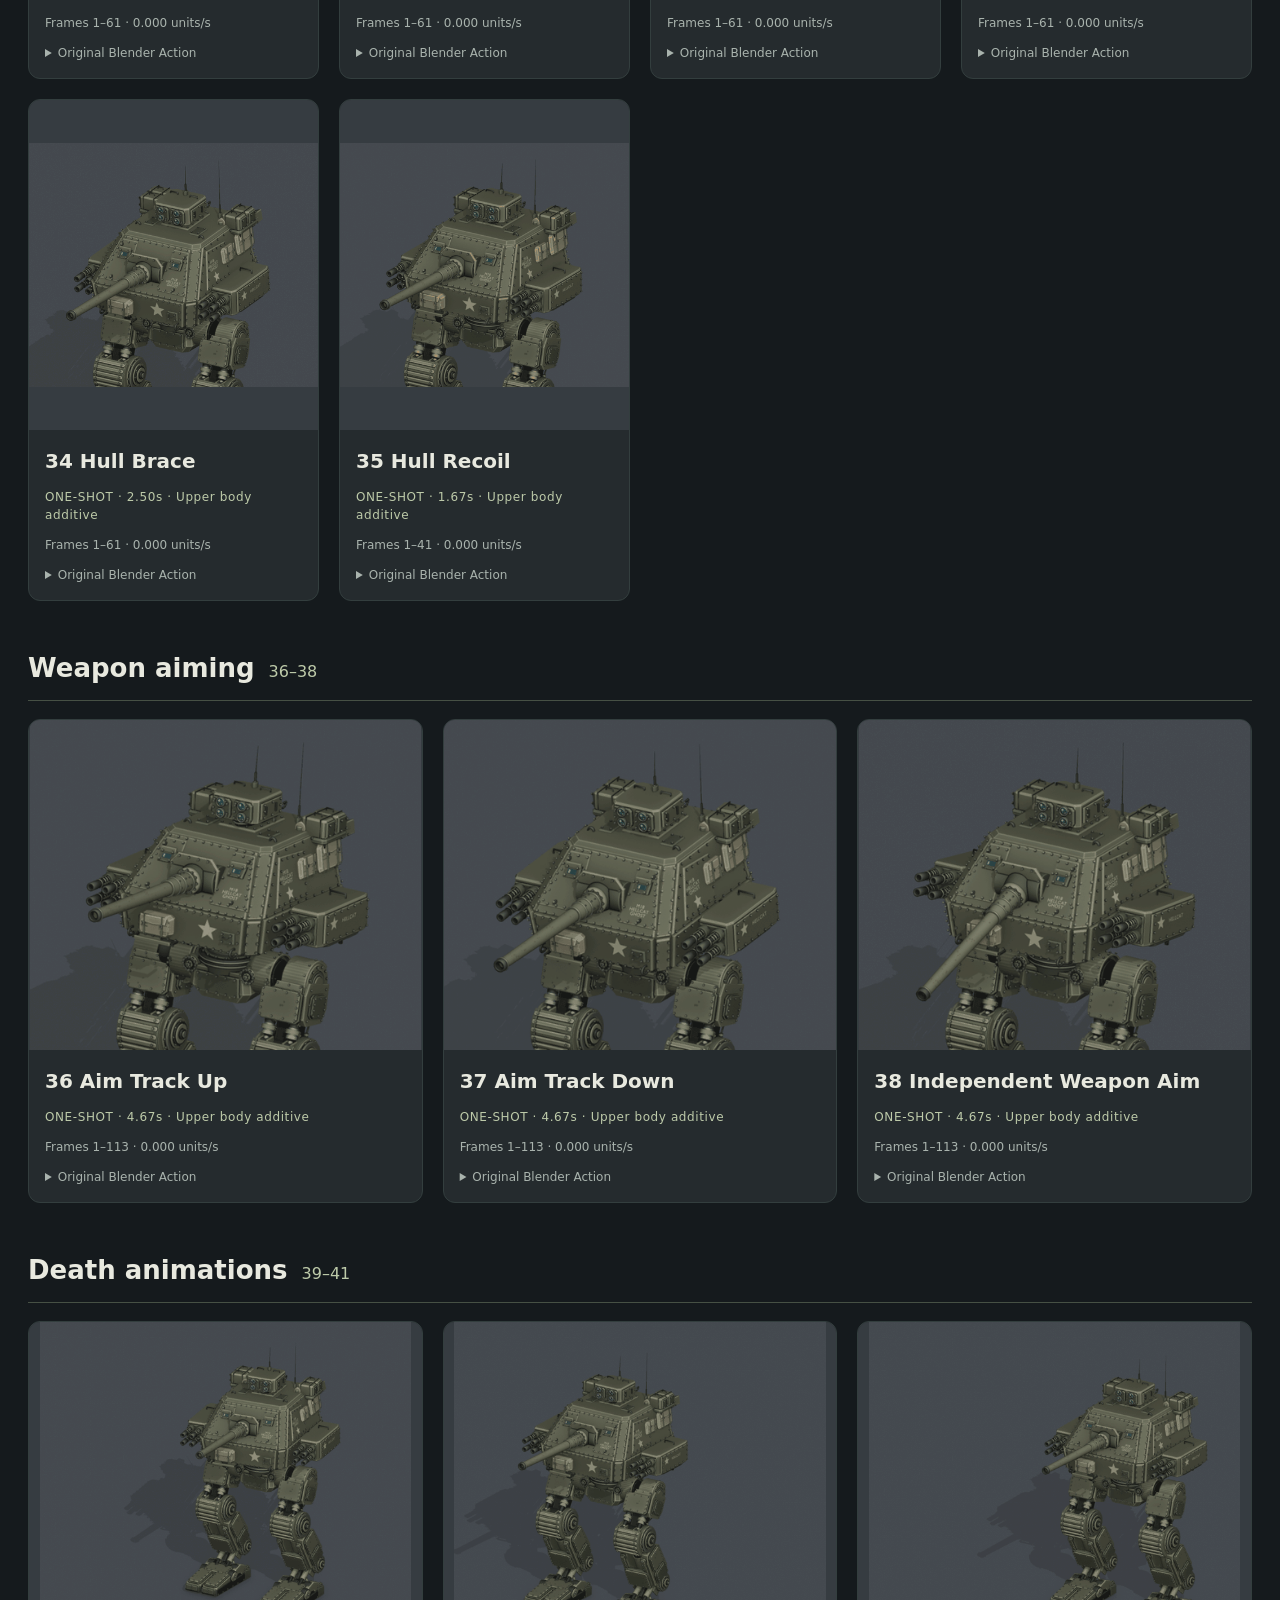
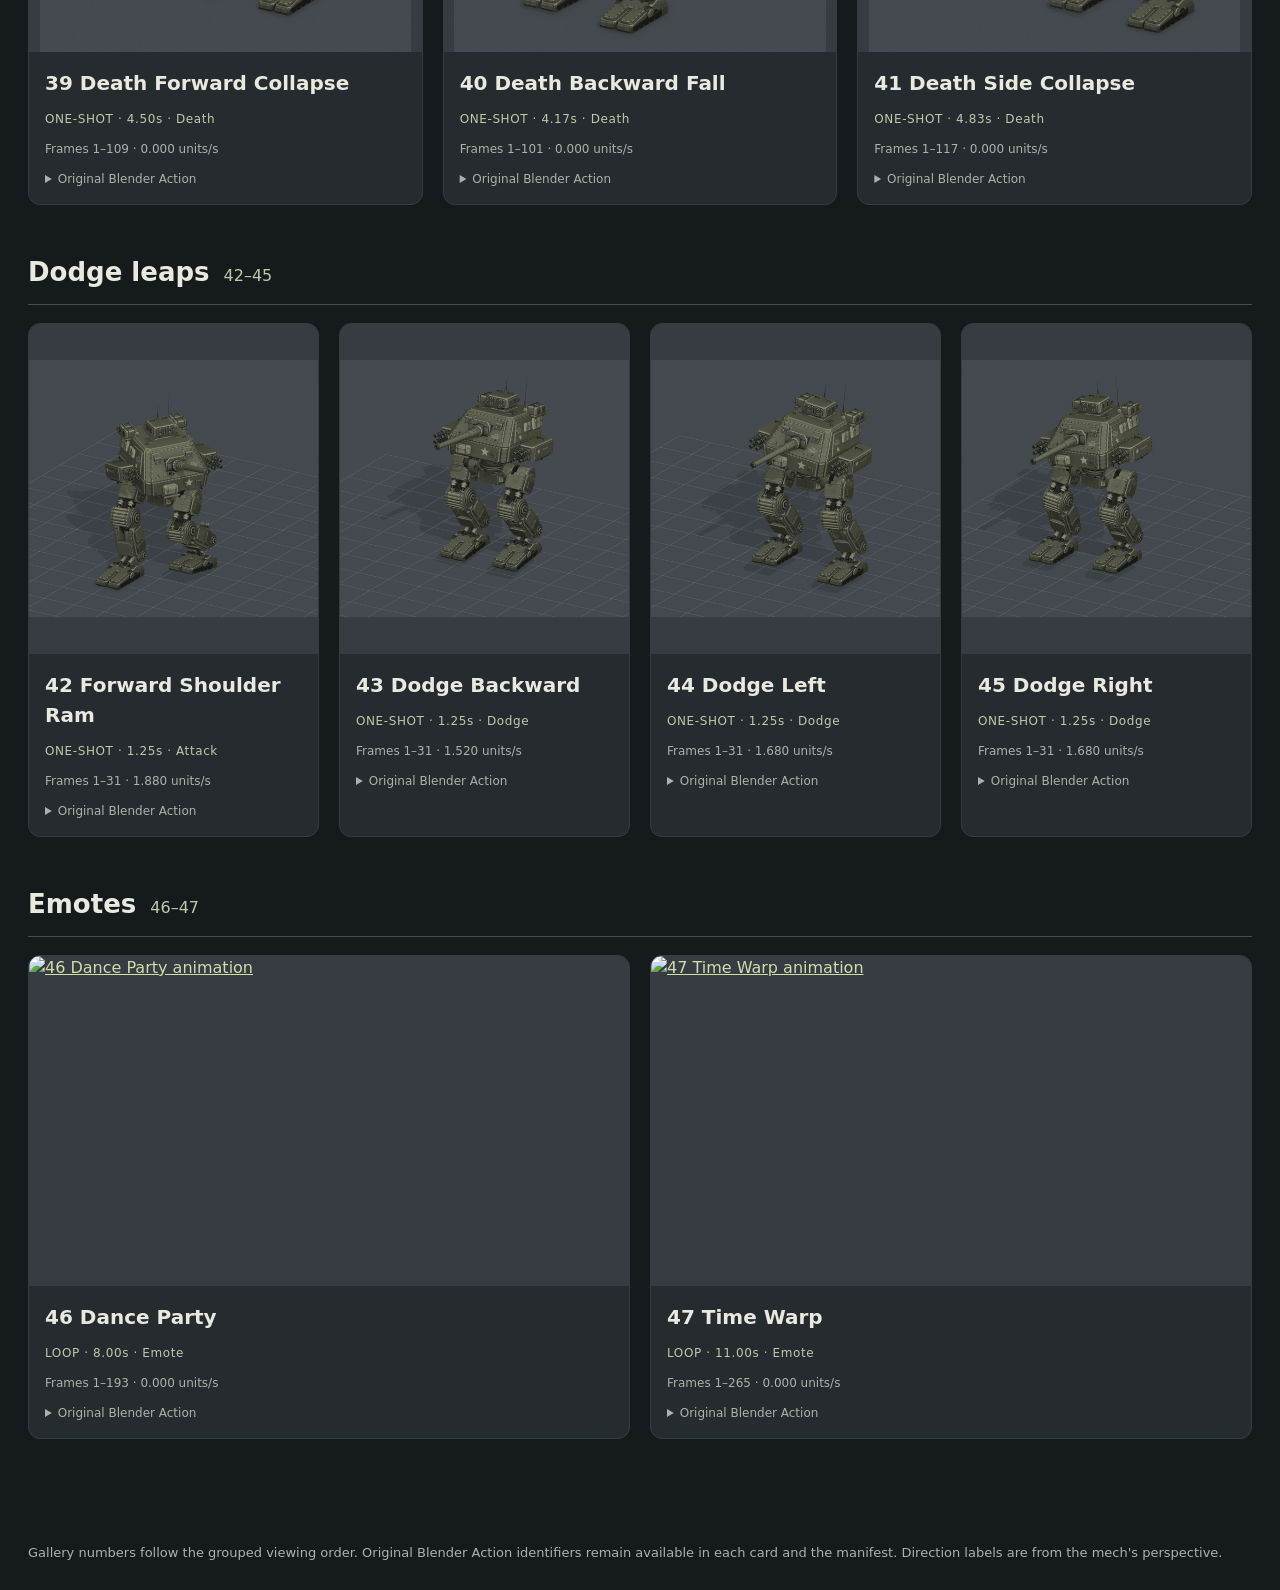
==== commit 8cdc7b1e: "Add Time Warp emote and related assets - Introduced **47 Time Warp** emote, referencing the original" ====
--- a/revision_6.html
+++ b/revision_6.html
@@ -10,7 +10,7 @@
 <header>
   <div class="eyebrow">M18 HELLCAT GHOST / MOTION STUDIES</div>
   <h1>Animation library</h1>
-  <p class="intro">46 animation previews, grouped by movement and numbered in viewing order. Choose a group below to jump to it.</p>
+  <p class="intro">47 animation previews, grouped by movement and numbered in viewing order. Choose a group below to jump to it.</p>
   <p class="note"><strong>Game controller setup:</strong> gameplay Actions retain a stationary root. Preview travel comes from a temporary controller simulation. Hill clips use 22° slopes; rough-terrain clips have roughly three times the original height variation. Terrain clips are authored examples to blend with runtime foot IK.</p>
   <p class="note"><strong>Weapon aiming:</strong> the cannon and each armored pod have ±20° elevation relative to the hull. Clips 36–37 show continued tracking after the hull reaches its ±5° aiming allocation; clip 38 shows independent targets. Terrain, slope, weapon-aiming, death, and dodge previews show the updated pod spacing; earlier motion previews retain their prior model revision.</p>
   <nav aria-label="Animation groups"><a href="#forward">Forward movement</a><a href="#backward">Backward movement</a><a href="#stopping">Coming to a stop</a><a href="#jumps">Jumps and moving jumps</a><a href="#lateral">Side steps and strafing</a><a href="#rough-terrain">Rough terrain</a><a href="#slopes">Uphill and downhill</a><a href="#hull">Hull movement</a><a href="#weapons">Weapon aiming</a><a href="#deaths">Death animations</a><a href="#dodges">Dodge leaps</a><a href="#emotes">Emotes</a></nav>
@@ -151,10 +151,13 @@
 <details><summary>Original Blender Action</summary><code>HC ANIM | 44 Dodge Left</code></details></div></article><article><a href="assets/animations/45_dodge_right.gif"><img loading="lazy" src="assets/animations/45_dodge_right.gif" alt="45 Dodge Right animation"></a>
 <div class="details"><h3>45 Dodge Right</h3><p class="tag">ONE-SHOT · 1.25s · Dodge</p>
 <p class="timing">Frames 1–31 · 1.680 units/s</p>
-<details><summary>Original Blender Action</summary><code>HC ANIM | 45 Dodge Right</code></details></div></article></div></section><section id="emotes" aria-labelledby="heading-emotes"><h2 class="group-heading" id="heading-emotes">Emotes<span class="range">46–46</span></h2><div class="grid"><article><a href="assets/animations/46_dance_party.gif"><img loading="lazy" src="assets/animations/46_dance_party.gif" alt="46 Dance Party animation"></a>
+<details><summary>Original Blender Action</summary><code>HC ANIM | 45 Dodge Right</code></details></div></article></div></section><section id="emotes" aria-labelledby="heading-emotes"><h2 class="group-heading" id="heading-emotes">Emotes<span class="range">46–47</span></h2><div class="grid"><article><a href="assets/animations/46_dance_party.gif"><img loading="lazy" src="assets/animations/46_dance_party.gif" alt="46 Dance Party animation"></a>
 <div class="details"><h3>46 Dance Party</h3><p class="tag">LOOP · 8.00s · Emote</p>
 <p class="timing">Frames 1–193 · 0.000 units/s</p>
-<details><summary>Original Blender Action</summary><code>HC ANIM | 46 Dance Party</code></details></div></article></div></section></main>
+<details><summary>Original Blender Action</summary><code>HC ANIM | 46 Dance Party</code></details></div></article><article><a href="assets/animations/47_time_warp.gif"><img loading="lazy" src="assets/animations/47_time_warp.gif" alt="47 Time Warp animation"></a>
+<div class="details"><h3>47 Time Warp</h3><p class="tag">LOOP · 11.00s · Emote</p>
+<p class="timing">Frames 1–265 · 0.000 units/s</p>
+<details><summary>Original Blender Action</summary><code>HC ANIM | 47 Time Warp</code></details></div></article></div></section></main>
 <footer>Gallery numbers follow the grouped viewing order. Original Blender Action identifiers remain available in each card and the manifest. Direction labels are from the mech's perspective.</footer>
 </body>
 </html>
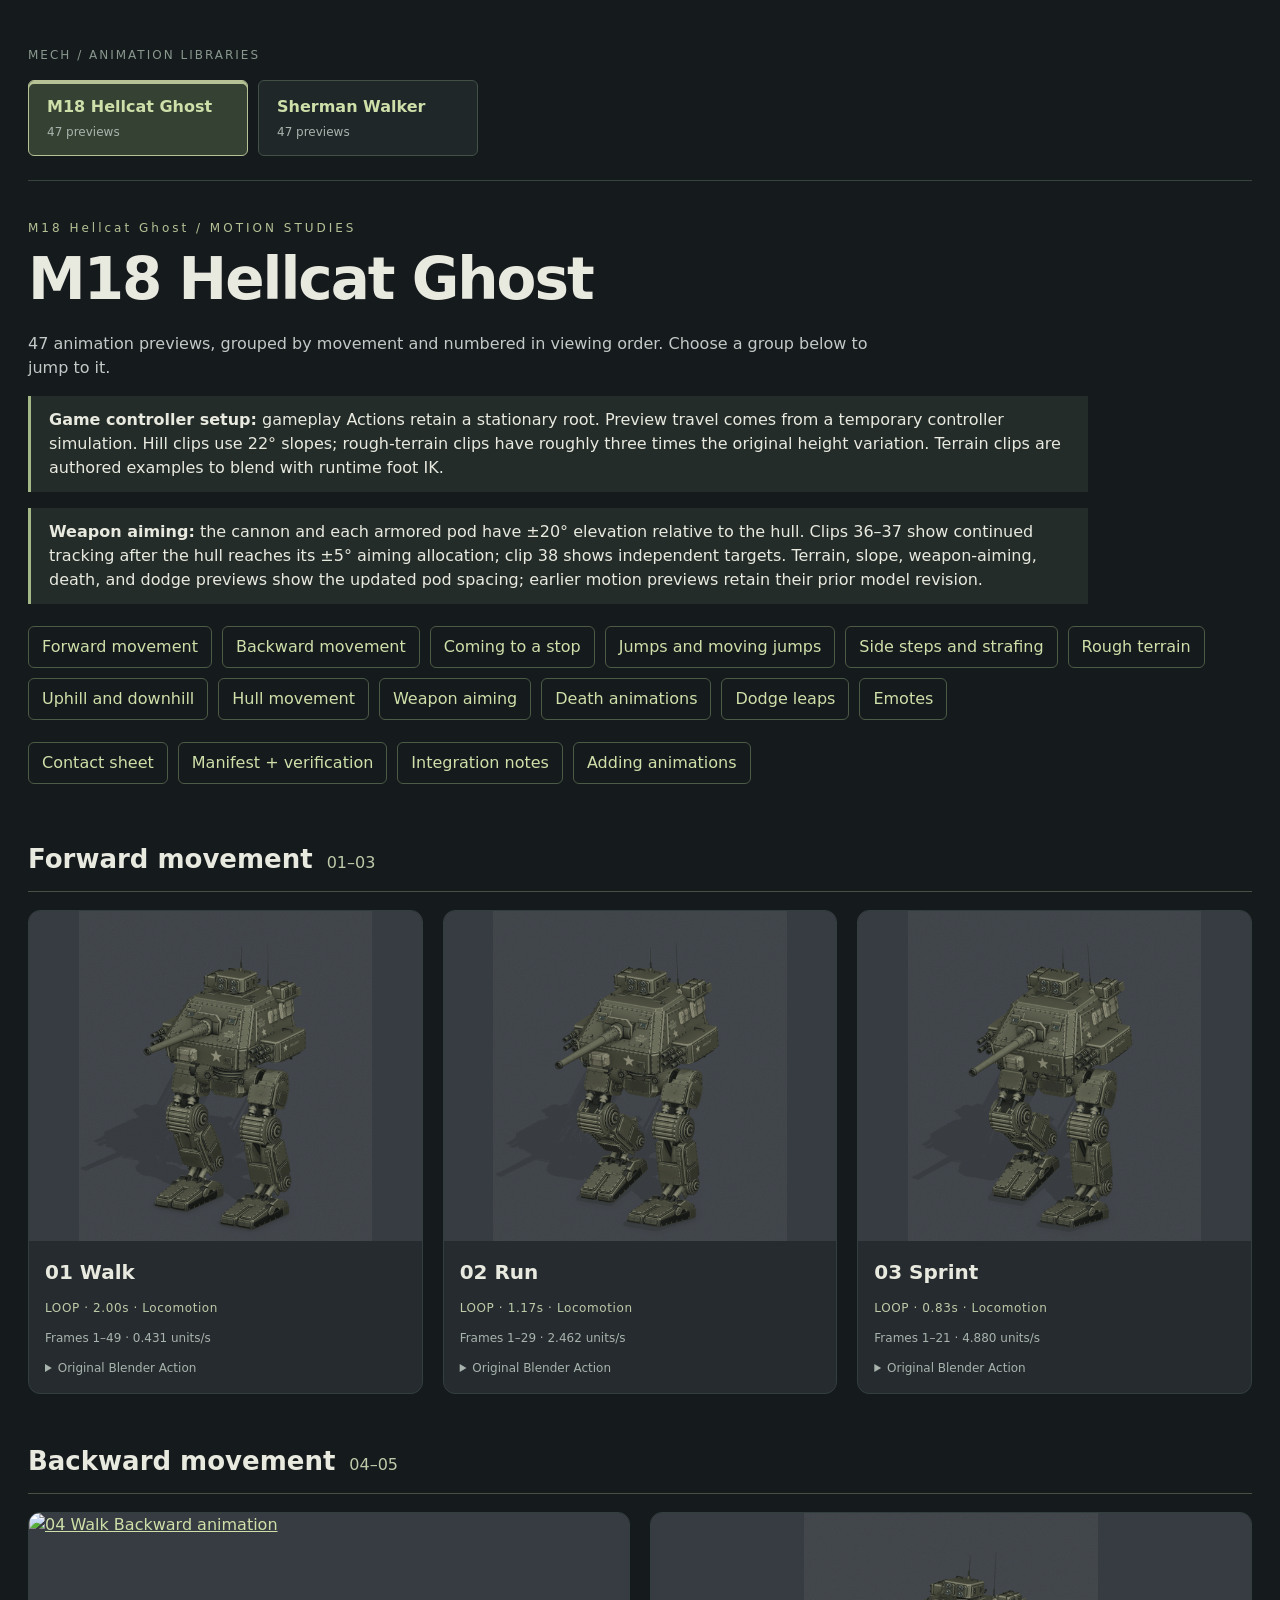
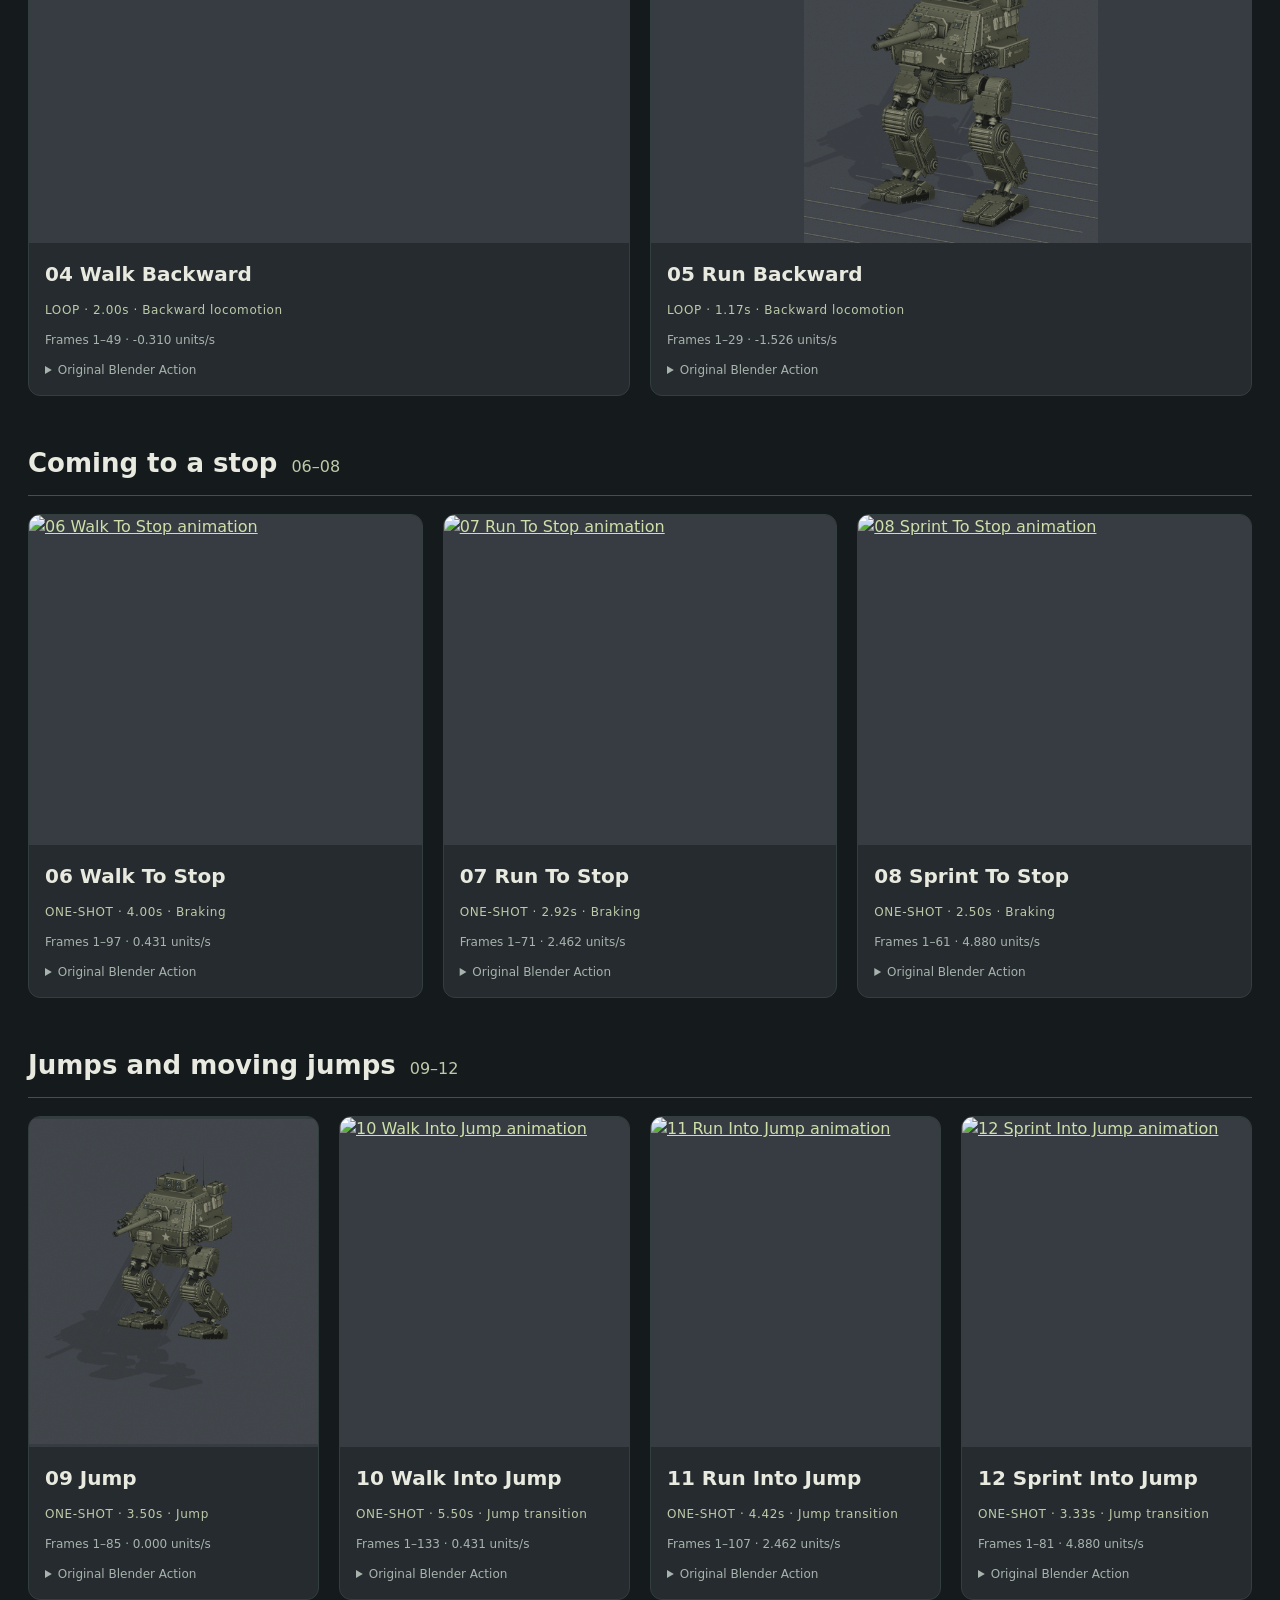
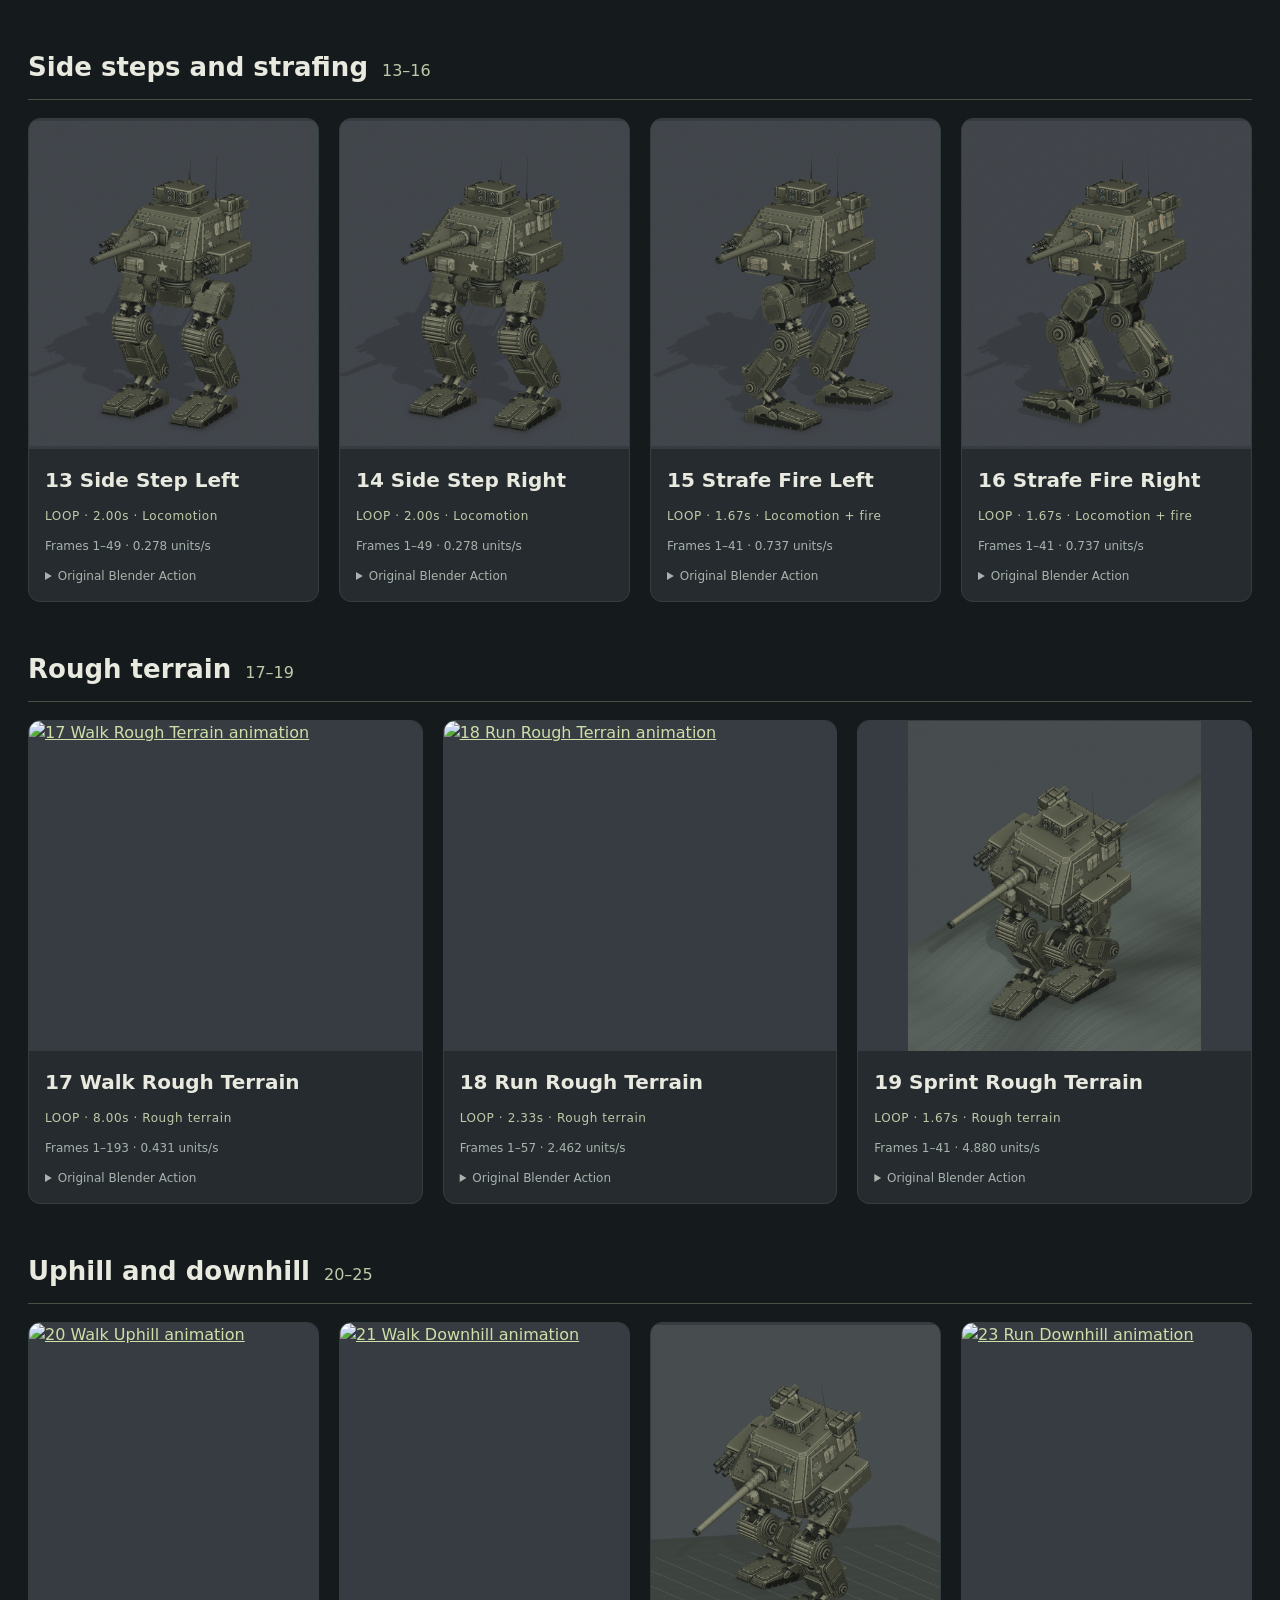
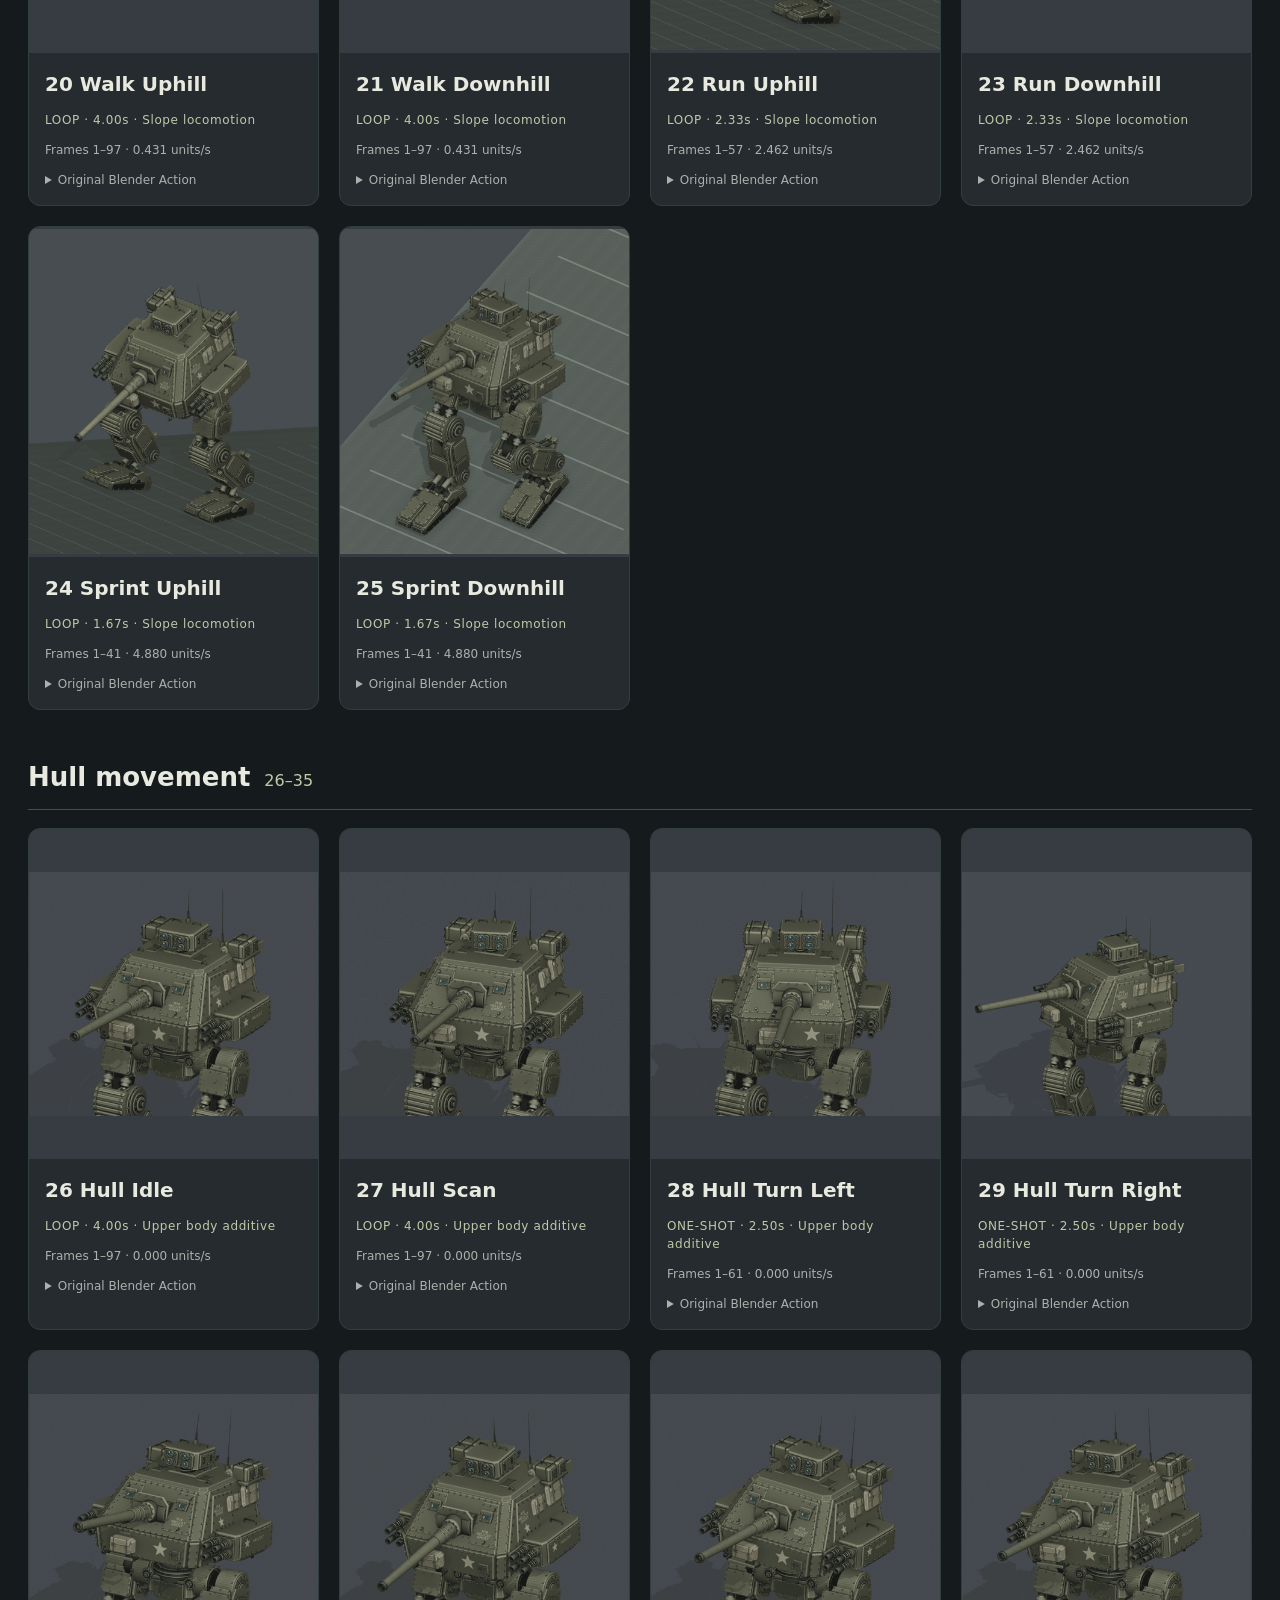
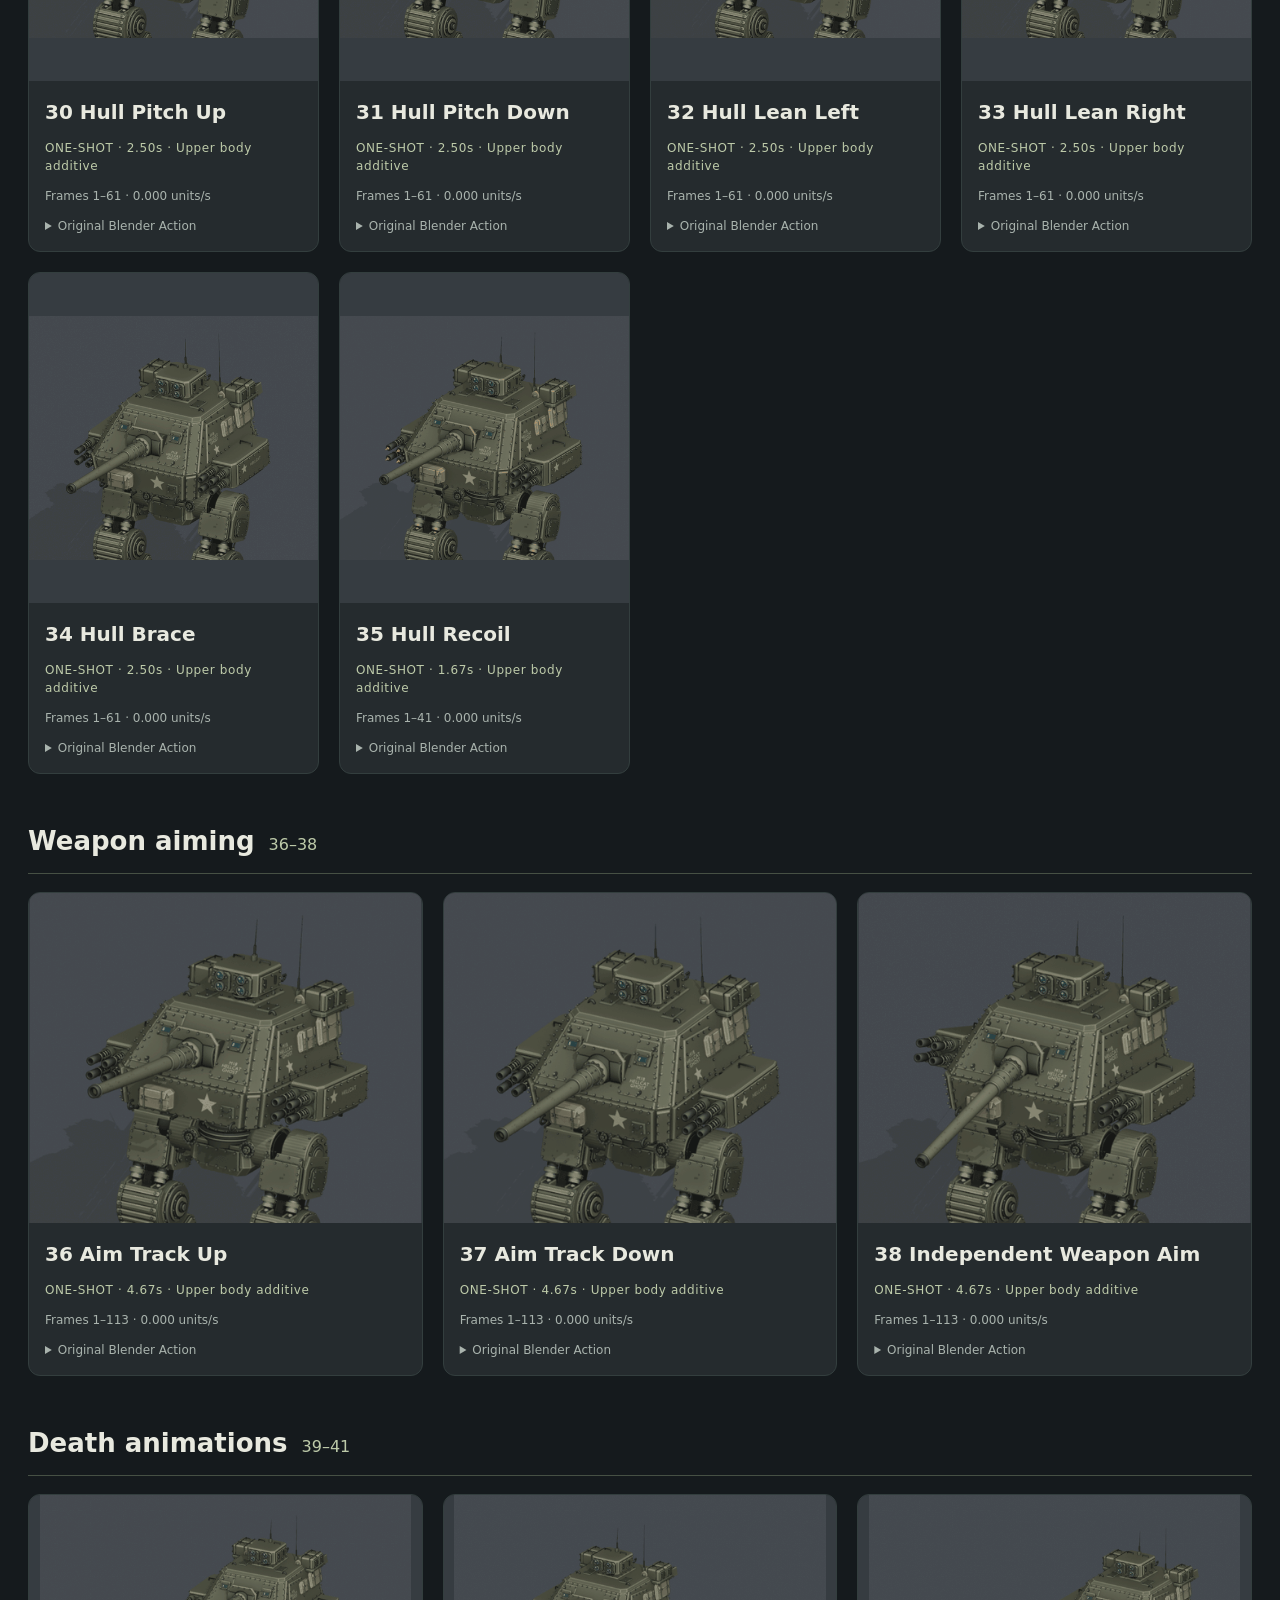
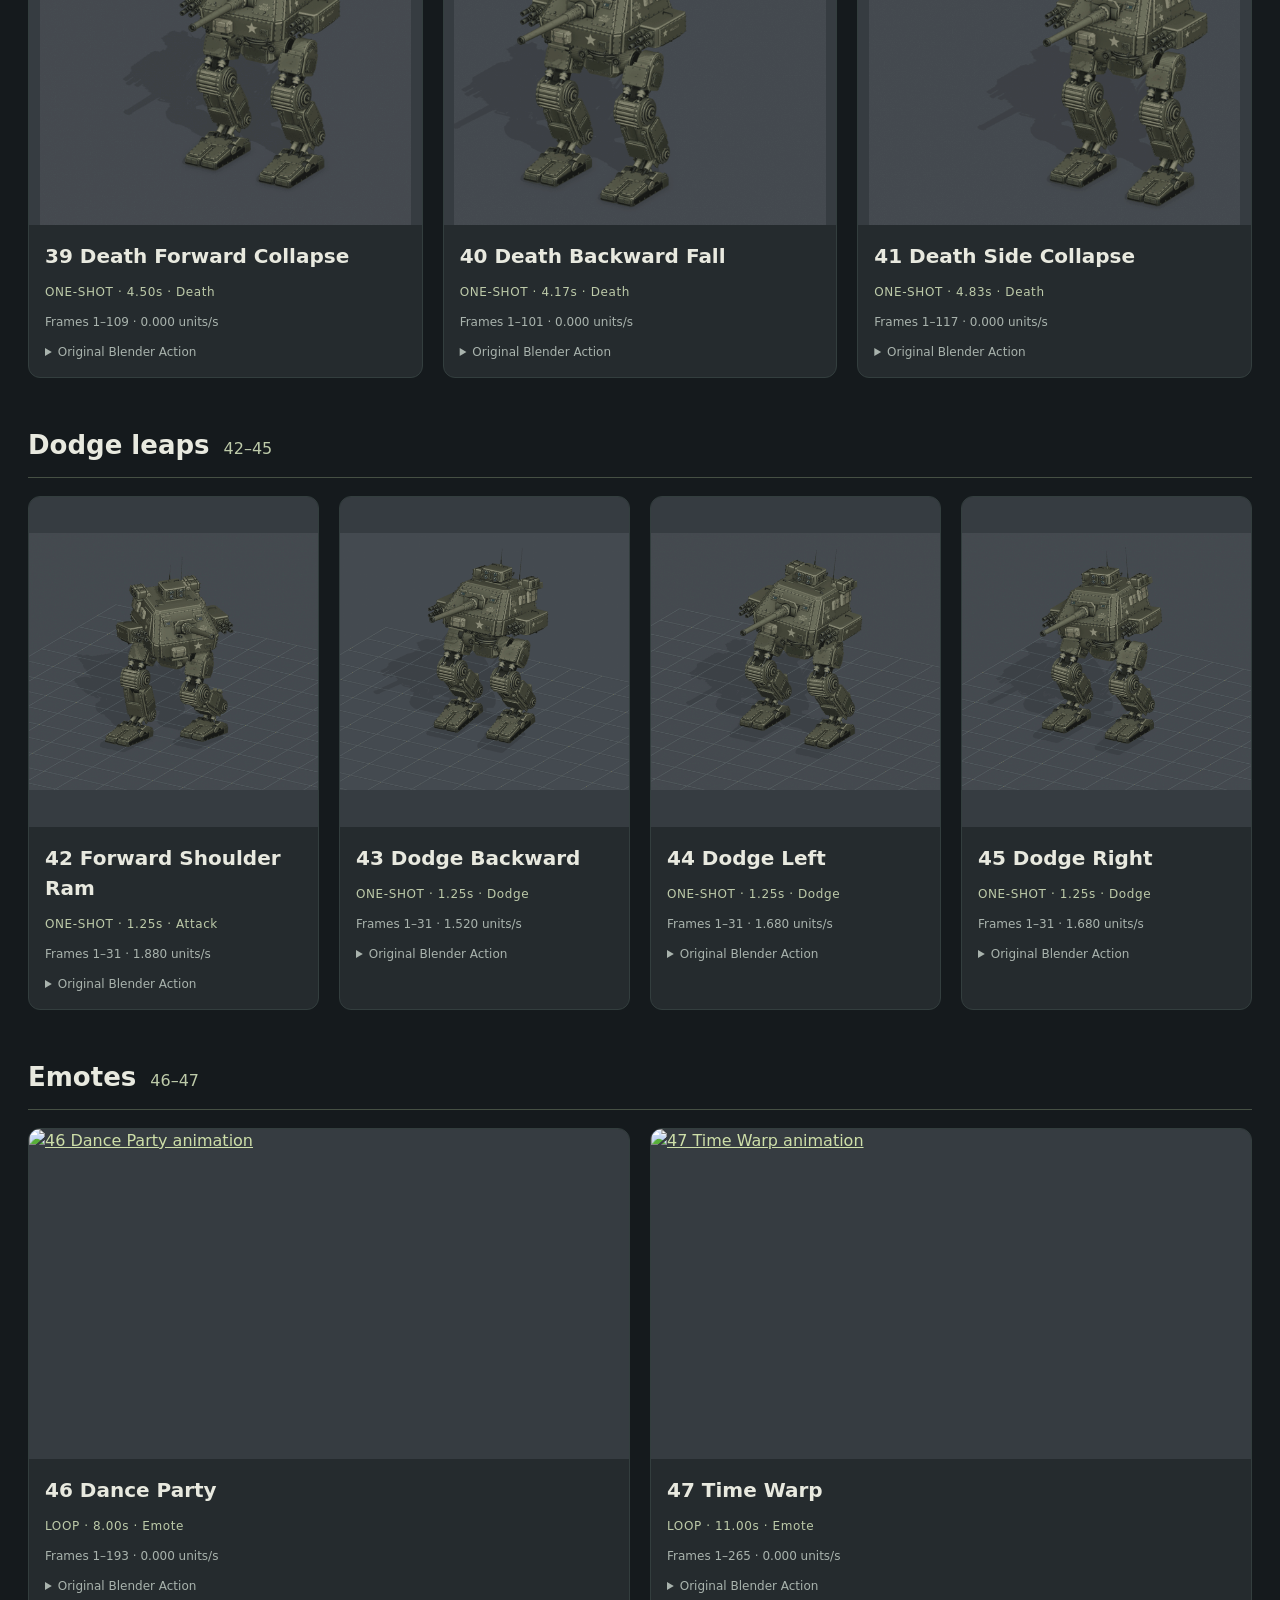
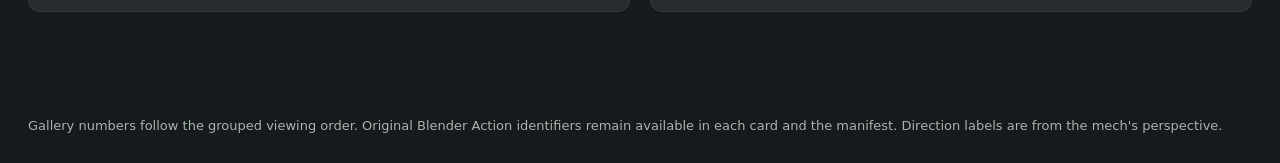
==== commit a339ad4c: "Implement Sherman locomotion tools and verification scripts - Added `blender_sherman_locomotion.py` " ====
--- a/revision_6.html
+++ b/revision_6.html
@@ -3,20 +3,24 @@
 <head>
   <meta charset="utf-8">
   <meta name="viewport" content="width=device-width,initial-scale=1">
-  <title>HELLCAT Animation Library</title>
+  <title>M18 Hellcat Ghost · Animation Library</title>
   <link rel="stylesheet" href="styles/gallery.css">
 </head>
 <body>
+<a class="skip-link" href="#animations">Skip to animations</a>
 <header>
-  <div class="eyebrow">M18 HELLCAT GHOST / MOTION STUDIES</div>
-  <h1>Animation library</h1>
+  <div class="site-label">MECH / ANIMATION LIBRARIES</div>
+  <nav class="mech-switcher" aria-label="Mech libraries"><a href="index.html" aria-current="page"><strong>M18 Hellcat Ghost</strong><span>47 previews</span></a><a href="sherman-walker.html"><strong>Sherman Walker</strong><span>47 previews</span></a></nav>
+  <div class="eyebrow">M18 Hellcat Ghost / MOTION STUDIES</div>
+  <h1>M18 Hellcat Ghost</h1>
   <p class="intro">47 animation previews, grouped by movement and numbered in viewing order. Choose a group below to jump to it.</p>
   <p class="note"><strong>Game controller setup:</strong> gameplay Actions retain a stationary root. Preview travel comes from a temporary controller simulation. Hill clips use 22° slopes; rough-terrain clips have roughly three times the original height variation. Terrain clips are authored examples to blend with runtime foot IK.</p>
   <p class="note"><strong>Weapon aiming:</strong> the cannon and each armored pod have ±20° elevation relative to the hull. Clips 36–37 show continued tracking after the hull reaches its ±5° aiming allocation; clip 38 shows independent targets. Terrain, slope, weapon-aiming, death, and dodge previews show the updated pod spacing; earlier motion previews retain their prior model revision.</p>
-  <nav aria-label="Animation groups"><a href="#forward">Forward movement</a><a href="#backward">Backward movement</a><a href="#stopping">Coming to a stop</a><a href="#jumps">Jumps and moving jumps</a><a href="#lateral">Side steps and strafing</a><a href="#rough-terrain">Rough terrain</a><a href="#slopes">Uphill and downhill</a><a href="#hull">Hull movement</a><a href="#weapons">Weapon aiming</a><a href="#deaths">Death animations</a><a href="#dodges">Dodge leaps</a><a href="#emotes">Emotes</a></nav>
-  <nav aria-label="Project files"><a href="assets/contact_sheet.png">Contact sheet</a><a href="docs/animation-guide.md">Integration notes</a><a href="data/manifest.json">Manifest + verification</a></nav>
+
+<nav aria-label="Animation groups"><a href="#forward">Forward movement</a><a href="#backward">Backward movement</a><a href="#stopping">Coming to a stop</a><a href="#jumps">Jumps and moving jumps</a><a href="#lateral">Side steps and strafing</a><a href="#rough-terrain">Rough terrain</a><a href="#slopes">Uphill and downhill</a><a href="#hull">Hull movement</a><a href="#weapons">Weapon aiming</a><a href="#deaths">Death animations</a><a href="#dodges">Dodge leaps</a><a href="#emotes">Emotes</a></nav>
+  <nav aria-label="Project files"><a href="assets/contact_sheet.png">Contact sheet</a><a href="data/manifest.json">Manifest + verification</a><a href="docs/animation-guide.md">Integration notes</a><a href="docs/adding-a-mech.md">Adding animations</a></nav>
 </header>
-<main><section id="forward" aria-labelledby="heading-forward"><h2 class="group-heading" id="heading-forward">Forward movement<span class="range">01–03</span></h2><div class="grid"><article><a href="assets/animations/01_walk.gif"><img loading="lazy" src="assets/animations/01_walk.gif" alt="01 Walk animation"></a>
+<main id="animations"><section id="forward" aria-labelledby="heading-forward"><h2 class="group-heading" id="heading-forward">Forward movement<span class="range">01–03</span></h2><div class="grid"><article><a href="assets/animations/01_walk.gif"><img loading="lazy" src="assets/animations/01_walk.gif" alt="01 Walk animation"></a>
 <div class="details"><h3>01 Walk</h3><p class="tag">LOOP · 2.00s · Locomotion</p>
 <p class="timing">Frames 1–49 · 0.431 units/s</p>
 <details><summary>Original Blender Action</summary><code>HC ANIM | 01 Walk</code></details></div></article><article><a href="assets/animations/02_run.gif"><img loading="lazy" src="assets/animations/02_run.gif" alt="02 Run animation"></a>
--- a/styles/gallery.css
+++ b/styles/gallery.css
@@ -1,4 +1,5 @@
 *{box-sizing:border-box}html{scroll-behavior:smooth}body{margin:0;background:#151a1d;color:#e8e9df;font:16px/1.5 system-ui,sans-serif}
+.site-label{color:#89978d;font-size:12px;letter-spacing:2px}.mech-switcher{margin:16px 0 38px;padding-bottom:24px;border-bottom:1px solid #38433d}.mech-switcher a{min-width:220px;padding:14px 18px;background:#202729;border-color:#425046}.mech-switcher strong,.mech-switcher span{display:block}.mech-switcher span{font-size:12px;color:#a9b3ad;margin-top:4px}.mech-switcher a[aria-current="page"]{background:#354233;border-color:#b6c195;box-shadow:inset 0 3px #b6c195}.mech-switcher a:hover{border-color:#cedfa9}.empty-state{padding:clamp(24px,5vw,64px);border:1px dashed #596650;border-radius:12px;background:#202729;min-height:270px}.empty-state h2{font-size:28px;margin:12px 0}.empty-state p{max-width:650px}.muted{color:#a9b3ad}.skip-link{position:absolute;left:20px;top:-100px;padding:10px;background:#151a1d}.skip-link:focus{top:10px}@media(max-width:540px){.mech-switcher a{flex:1 1 100%;min-width:0}}@media(prefers-reduced-motion:reduce){html{scroll-behavior:auto}}
 header,main,footer{max-width:1500px;margin:auto;padding:28px}header{padding-top:46px}h1{font-size:clamp(32px,5vw,58px);line-height:1.05;margin:12px 0 22px;letter-spacing:-2px}.eyebrow{letter-spacing:3px;color:#b6c195;font-size:12px}
 .intro{max-width:880px;color:#c3c9c6}.note{border-left:3px solid #a4b786;padding:12px 18px;background:#242c29;max-width:1060px}
 nav{display:flex;gap:10px;flex-wrap:wrap;margin-top:22px}a{color:#cedfa9}nav a{border:1px solid #4d5a45;padding:8px 13px;text-decoration:none;border-radius:6px}a:focus-visible,summary:focus-visible{outline:2px solid #cedfa9;outline-offset:4px}
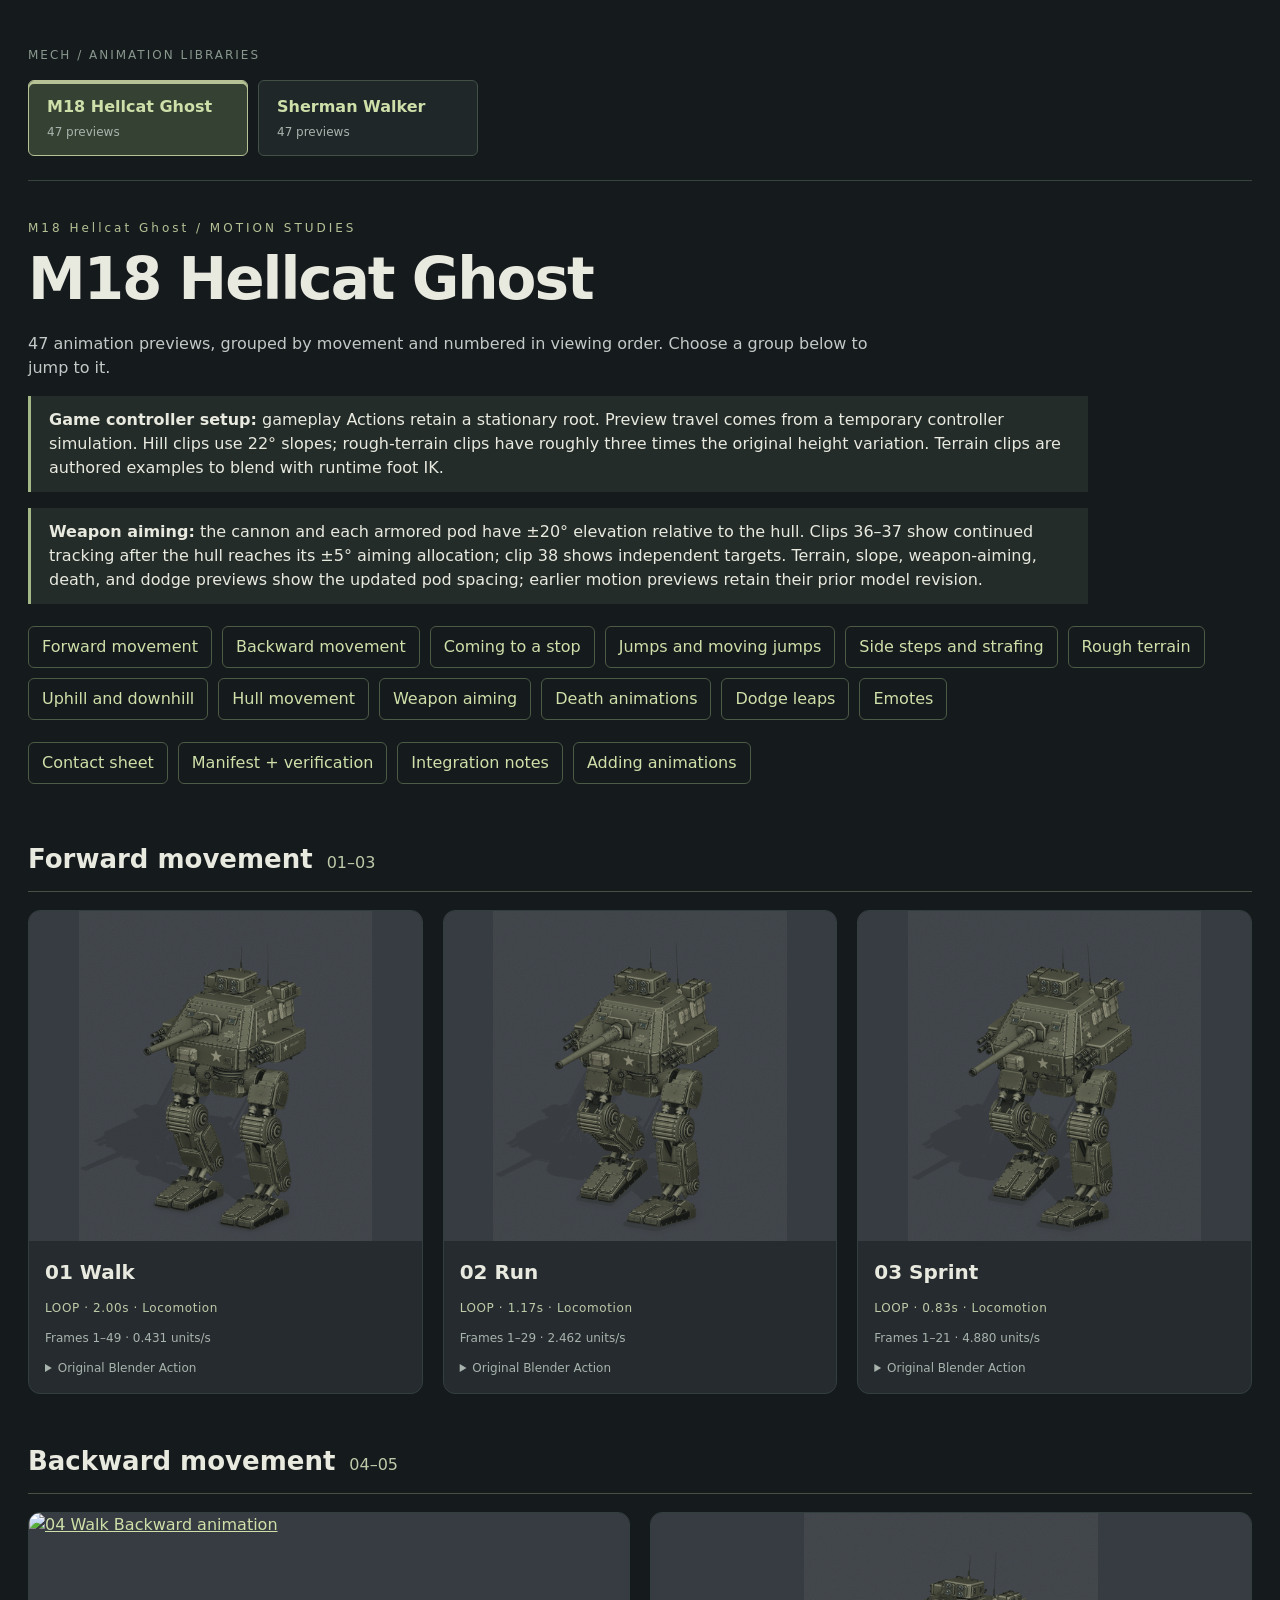
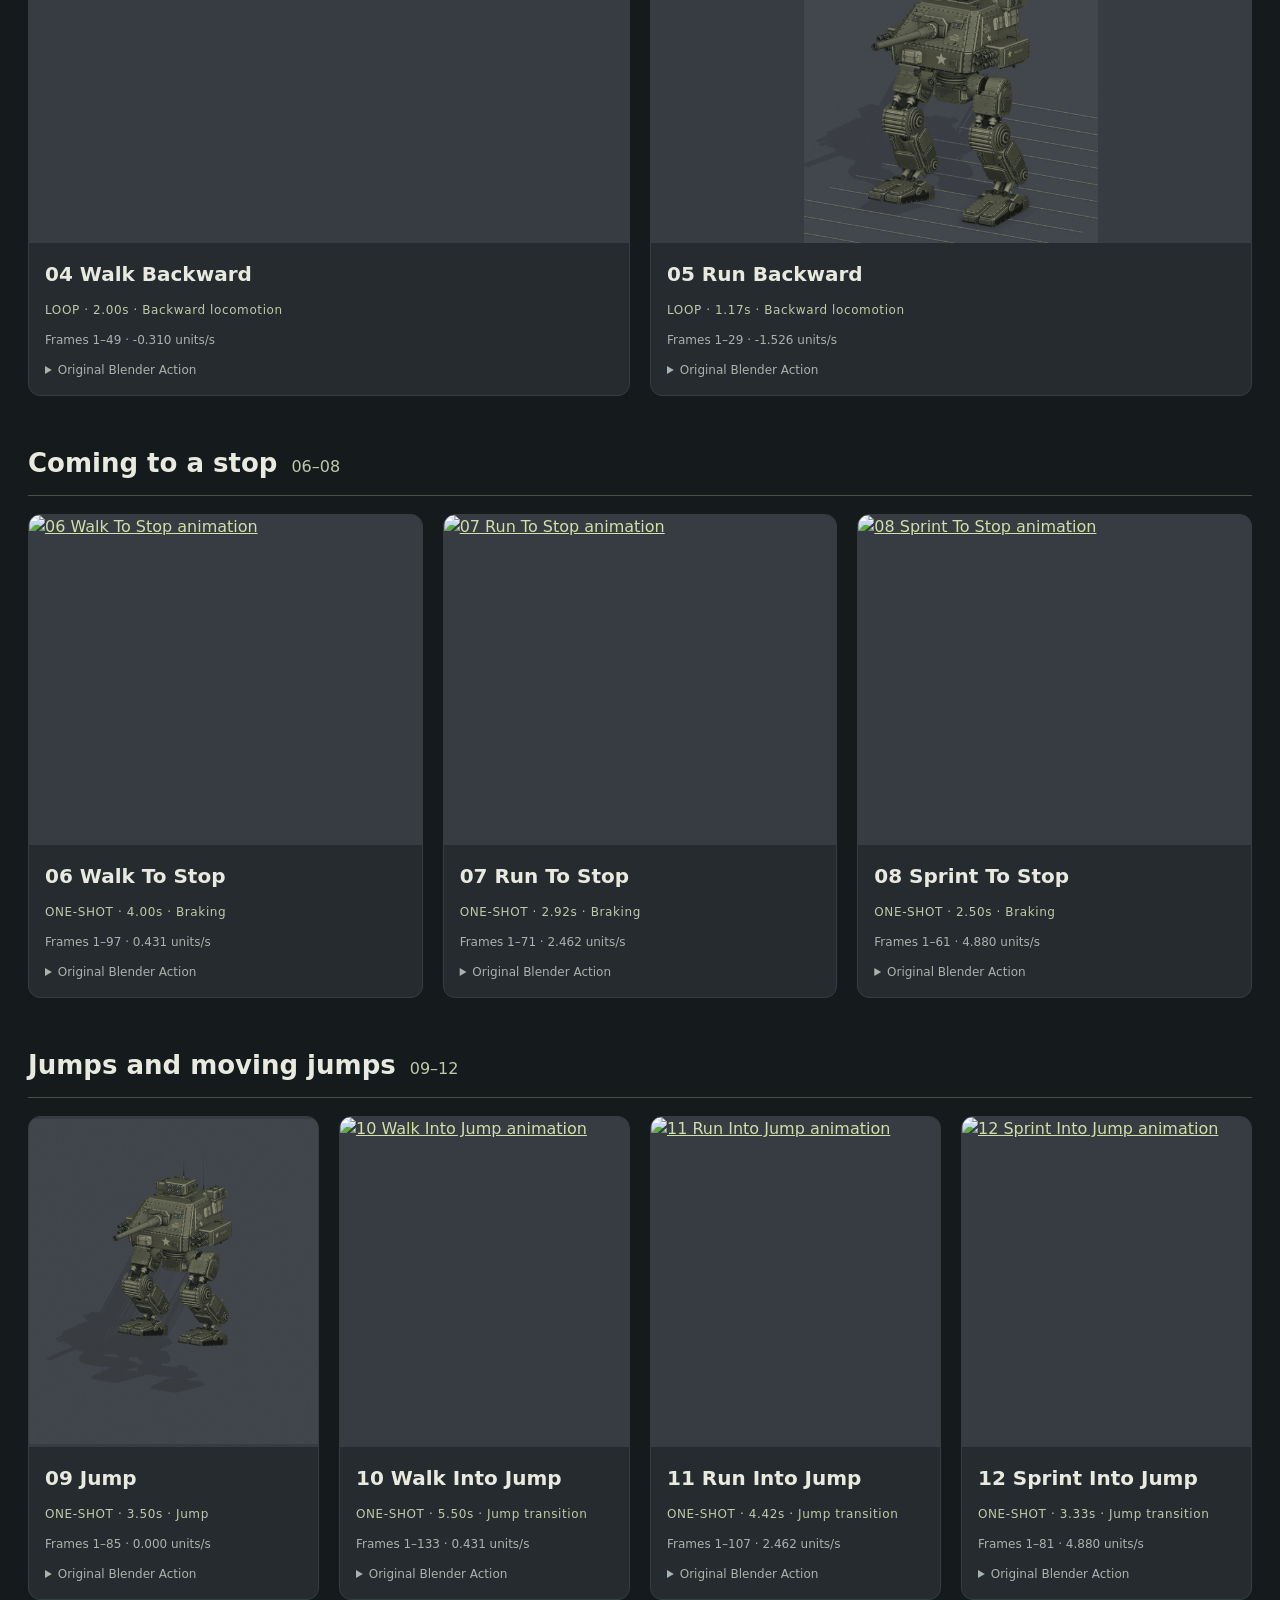
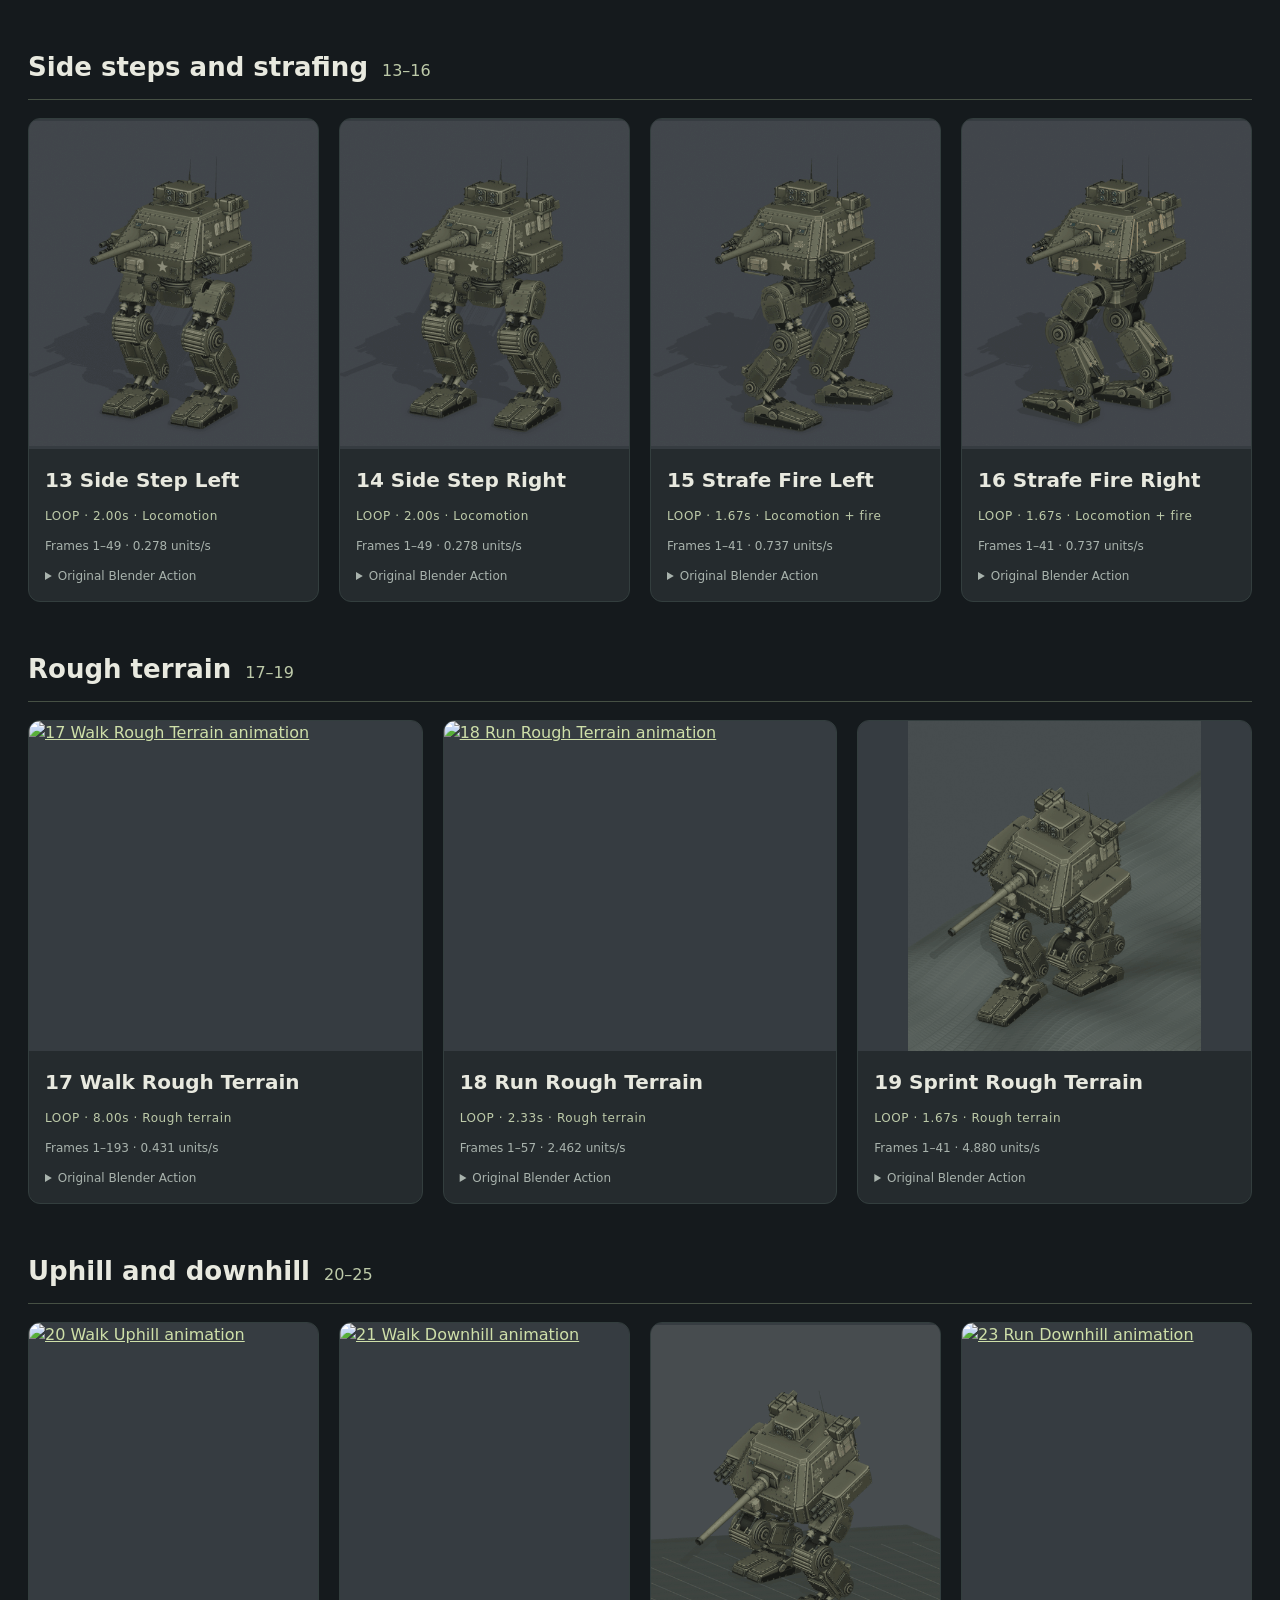
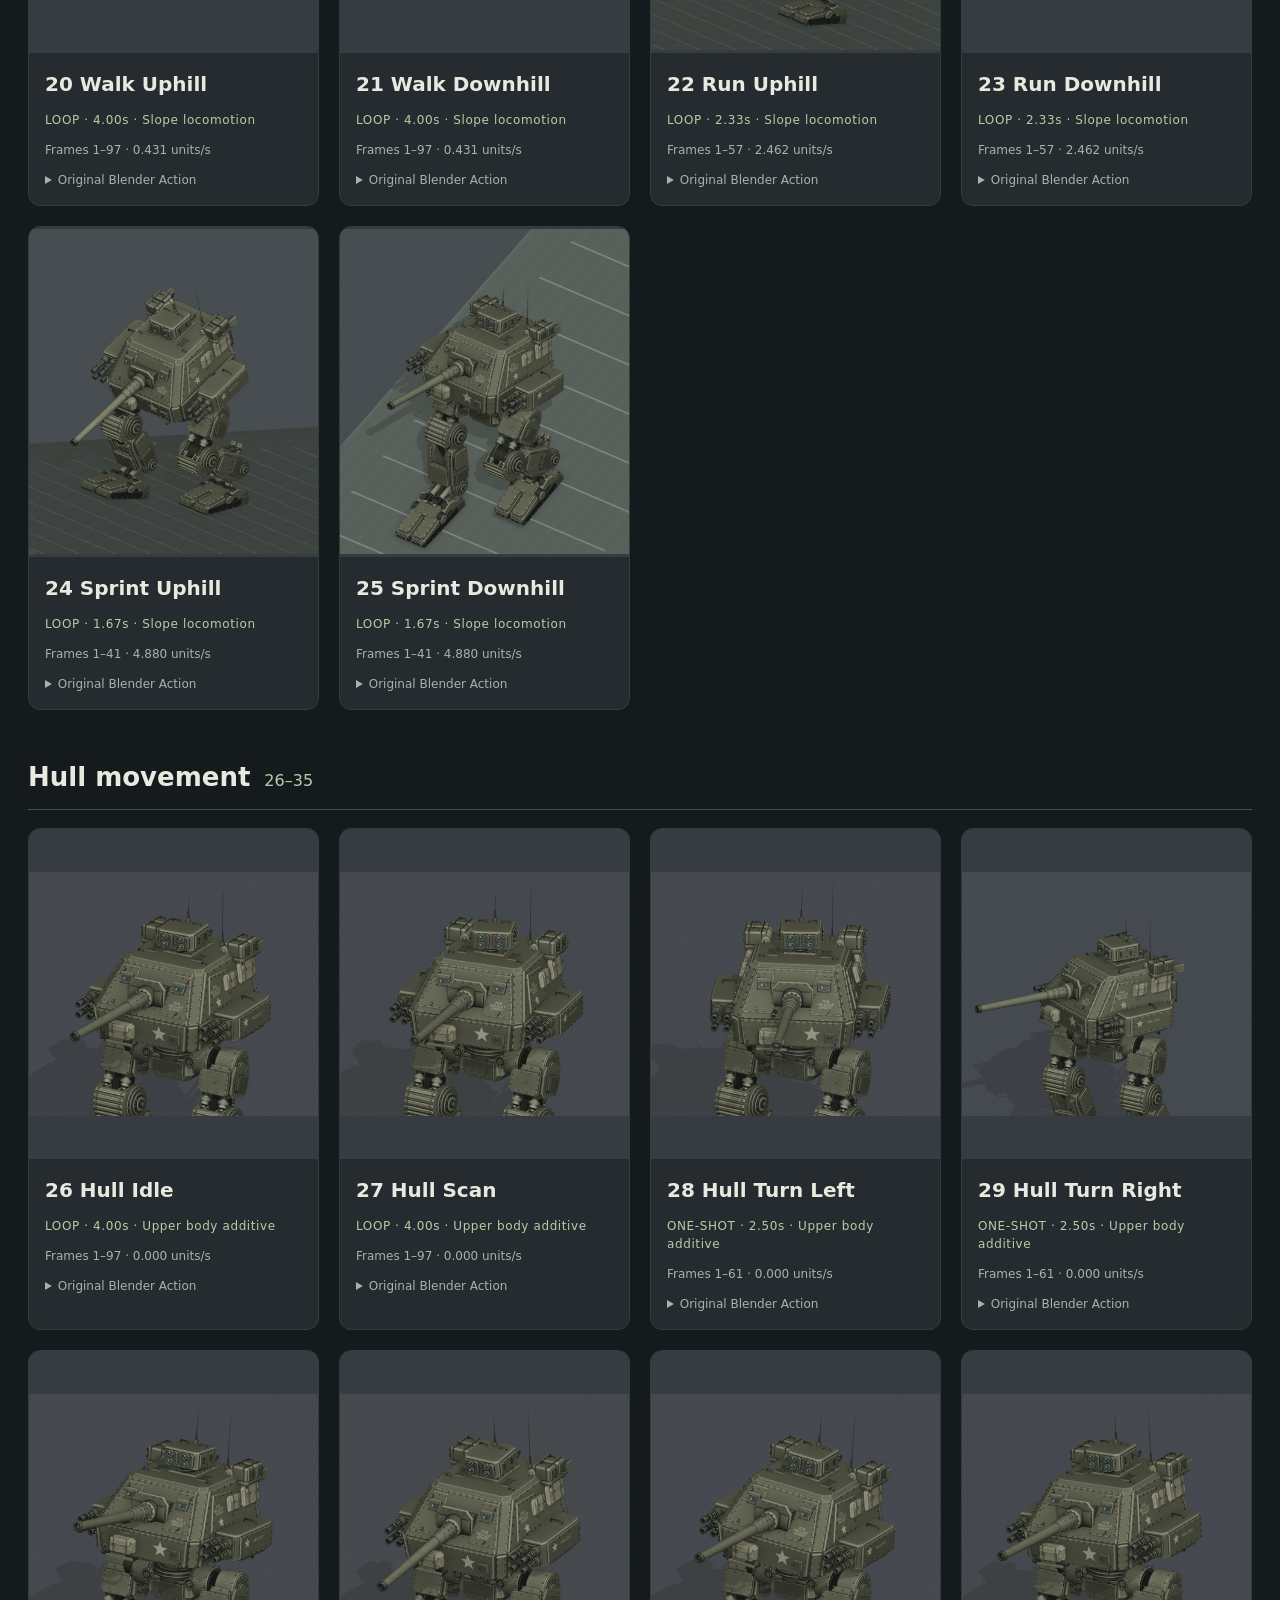
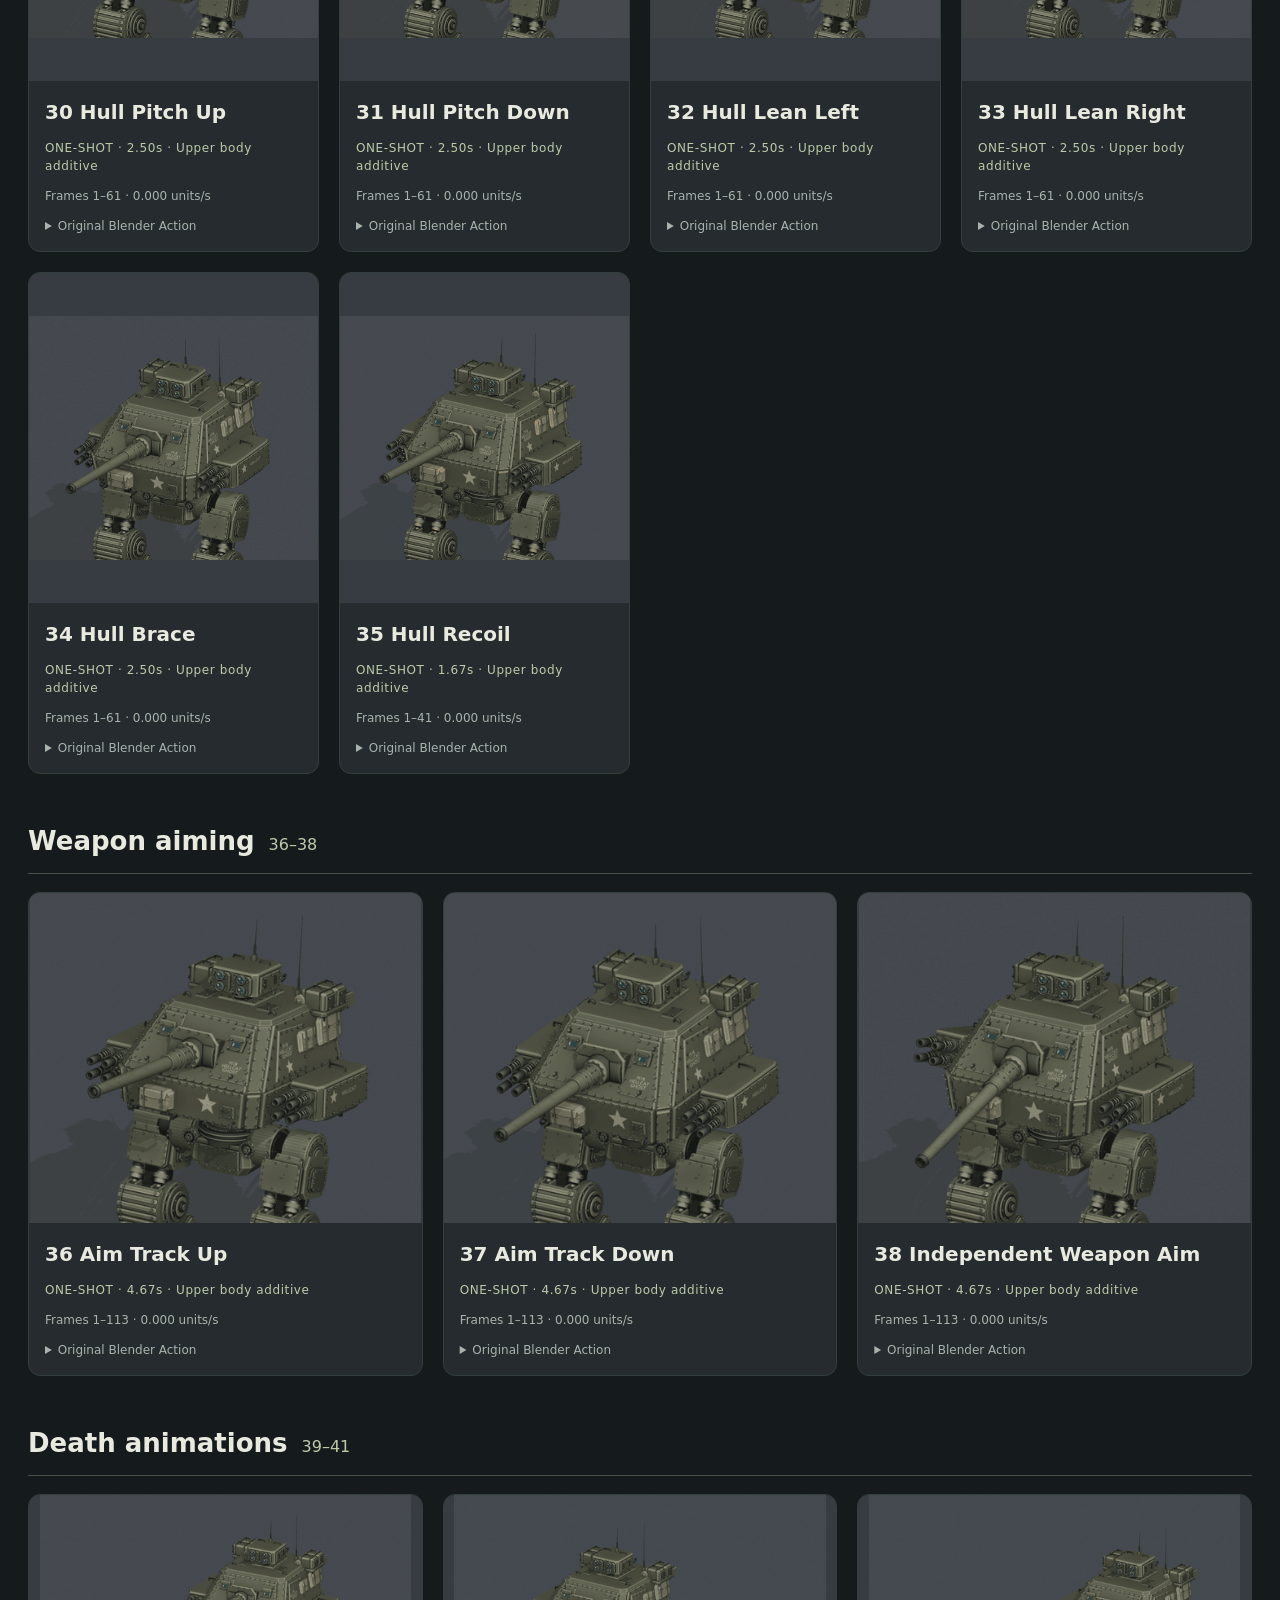
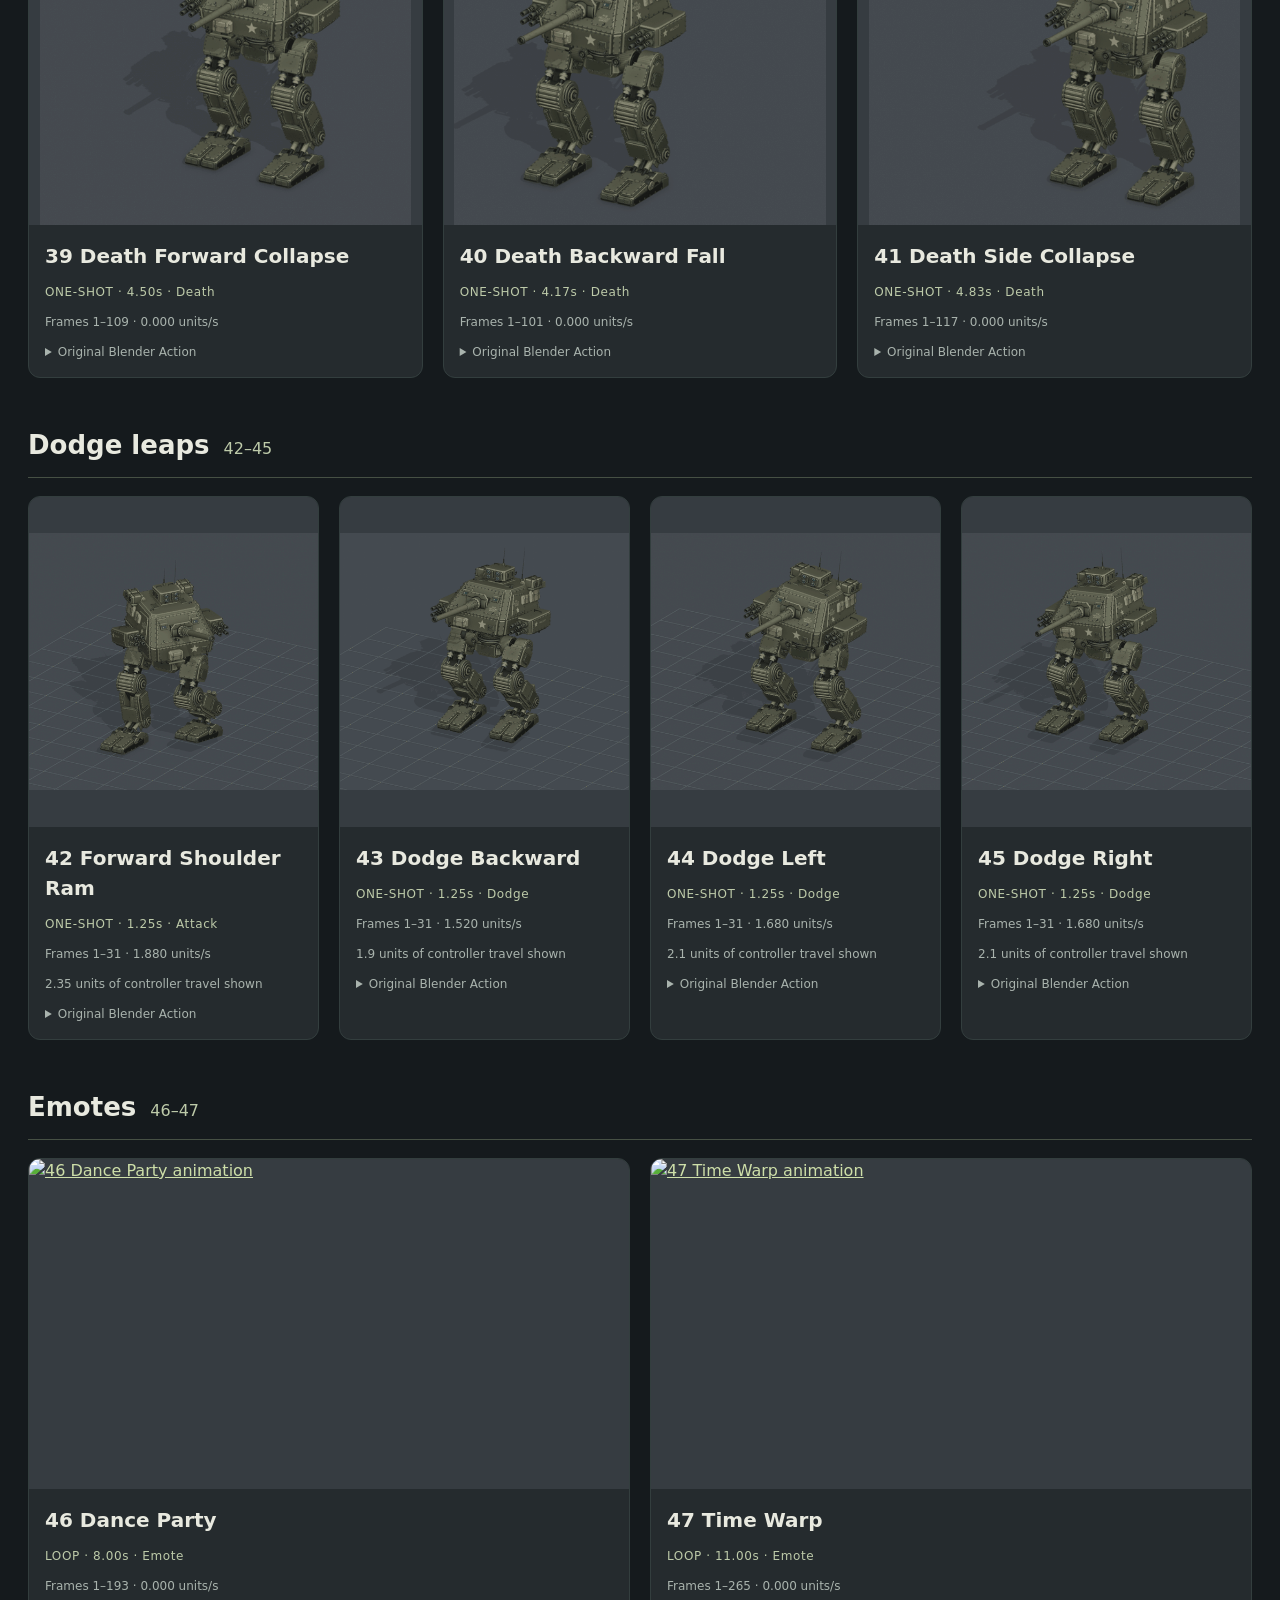
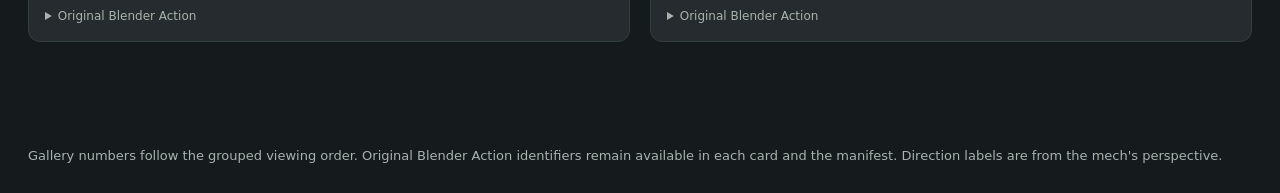
==== commit d806d017: "Enhance Sherman Walker animations with revised dodge mechanics and controller travel integration - U" ====
--- a/revision_6.html
+++ b/revision_6.html
@@ -145,16 +145,16 @@
 <p class="timing">Frames 1–117 · 0.000 units/s</p>
 <details><summary>Original Blender Action</summary><code>HC ANIM | 41 Death Side Collapse</code></details></div></article></div></section><section id="dodges" aria-labelledby="heading-dodges"><h2 class="group-heading" id="heading-dodges">Dodge leaps<span class="range">42–45</span></h2><div class="grid"><article><a href="assets/animations/42_dodge_forward.gif"><img loading="lazy" src="assets/animations/42_dodge_forward.gif" alt="42 Forward Shoulder Ram animation"></a>
 <div class="details"><h3>42 Forward Shoulder Ram</h3><p class="tag">ONE-SHOT · 1.25s · Attack</p>
-<p class="timing">Frames 1–31 · 1.880 units/s</p>
+<p class="timing">Frames 1–31 · 1.880 units/s</p><p class="timing">2.35 units of controller travel shown</p>
 <details><summary>Original Blender Action</summary><code>HC ANIM | 42 Dodge Forward</code></details></div></article><article><a href="assets/animations/43_dodge_backward.gif"><img loading="lazy" src="assets/animations/43_dodge_backward.gif" alt="43 Dodge Backward animation"></a>
 <div class="details"><h3>43 Dodge Backward</h3><p class="tag">ONE-SHOT · 1.25s · Dodge</p>
-<p class="timing">Frames 1–31 · 1.520 units/s</p>
+<p class="timing">Frames 1–31 · 1.520 units/s</p><p class="timing">1.9 units of controller travel shown</p>
 <details><summary>Original Blender Action</summary><code>HC ANIM | 43 Dodge Backward</code></details></div></article><article><a href="assets/animations/44_dodge_left.gif"><img loading="lazy" src="assets/animations/44_dodge_left.gif" alt="44 Dodge Left animation"></a>
 <div class="details"><h3>44 Dodge Left</h3><p class="tag">ONE-SHOT · 1.25s · Dodge</p>
-<p class="timing">Frames 1–31 · 1.680 units/s</p>
+<p class="timing">Frames 1–31 · 1.680 units/s</p><p class="timing">2.1 units of controller travel shown</p>
 <details><summary>Original Blender Action</summary><code>HC ANIM | 44 Dodge Left</code></details></div></article><article><a href="assets/animations/45_dodge_right.gif"><img loading="lazy" src="assets/animations/45_dodge_right.gif" alt="45 Dodge Right animation"></a>
 <div class="details"><h3>45 Dodge Right</h3><p class="tag">ONE-SHOT · 1.25s · Dodge</p>
-<p class="timing">Frames 1–31 · 1.680 units/s</p>
+<p class="timing">Frames 1–31 · 1.680 units/s</p><p class="timing">2.1 units of controller travel shown</p>
 <details><summary>Original Blender Action</summary><code>HC ANIM | 45 Dodge Right</code></details></div></article></div></section><section id="emotes" aria-labelledby="heading-emotes"><h2 class="group-heading" id="heading-emotes">Emotes<span class="range">46–47</span></h2><div class="grid"><article><a href="assets/animations/46_dance_party.gif"><img loading="lazy" src="assets/animations/46_dance_party.gif" alt="46 Dance Party animation"></a>
 <div class="details"><h3>46 Dance Party</h3><p class="tag">LOOP · 8.00s · Emote</p>
 <p class="timing">Frames 1–193 · 0.000 units/s</p>
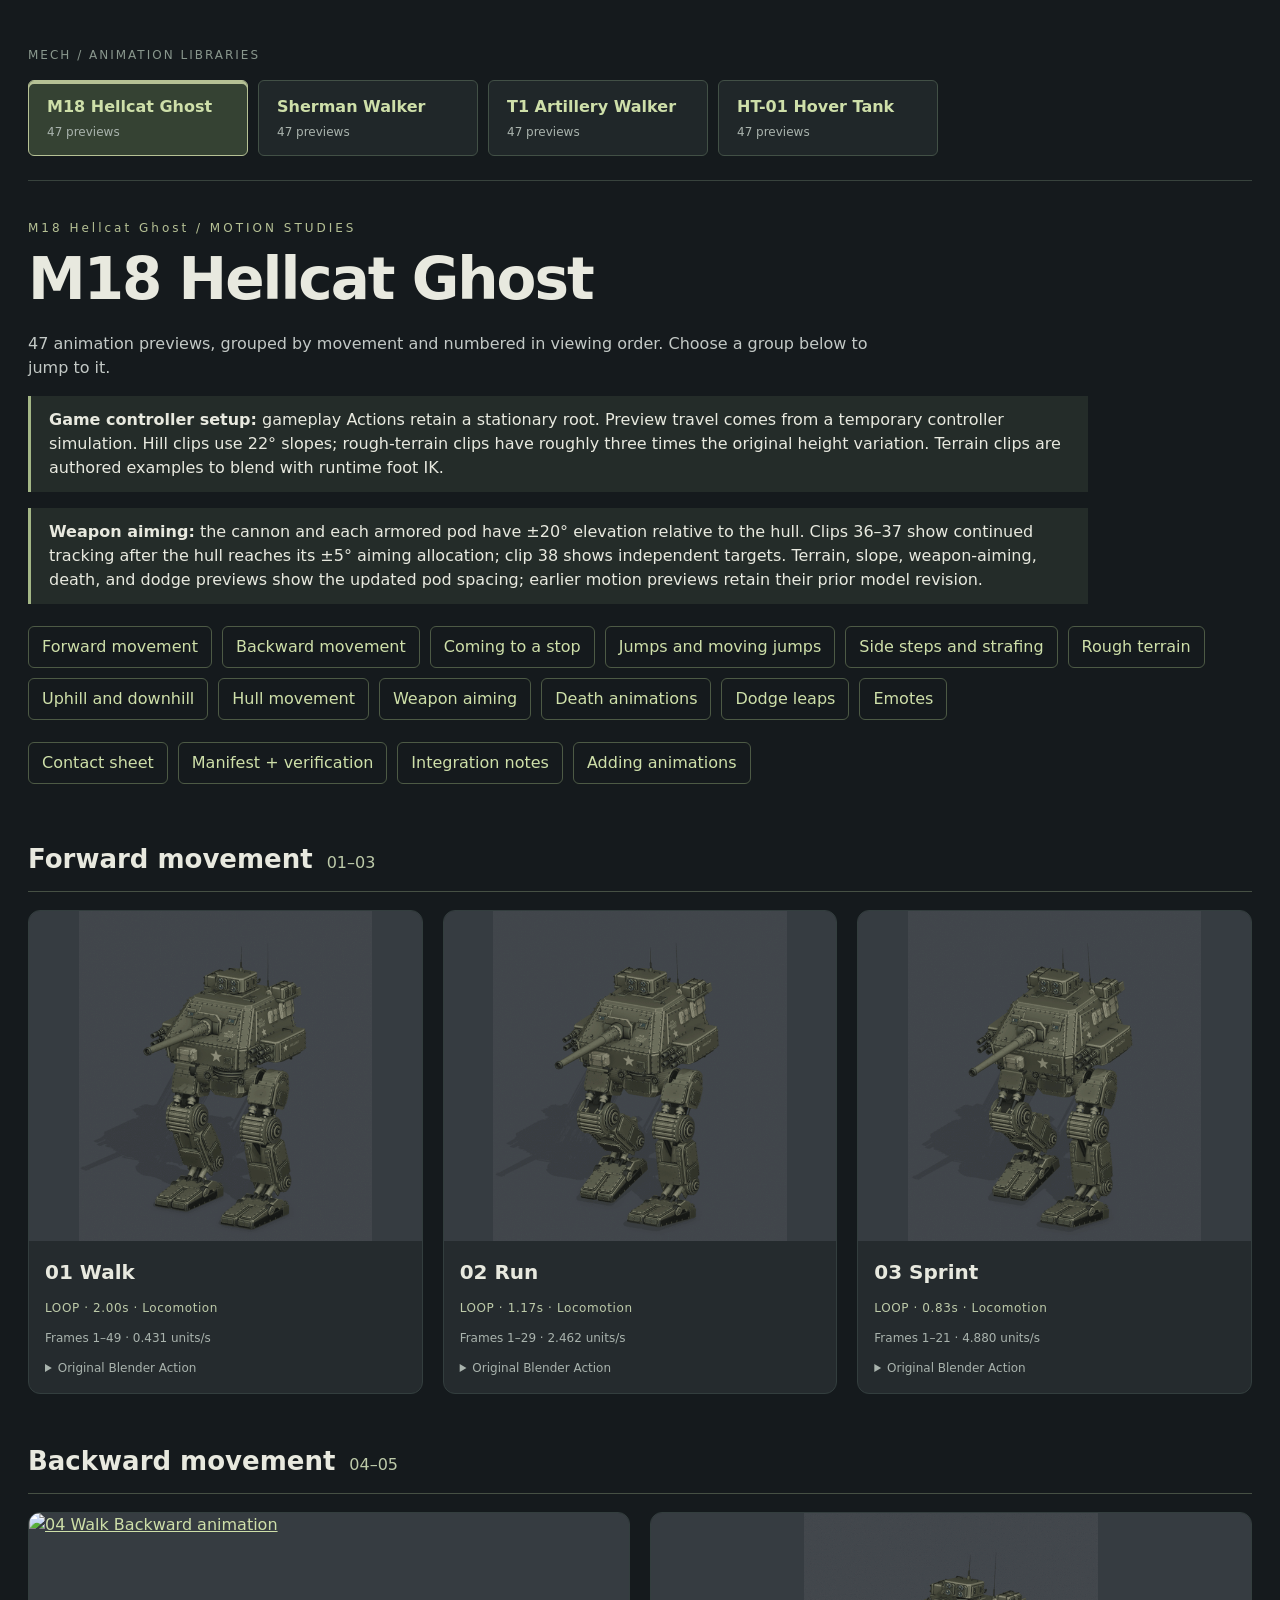
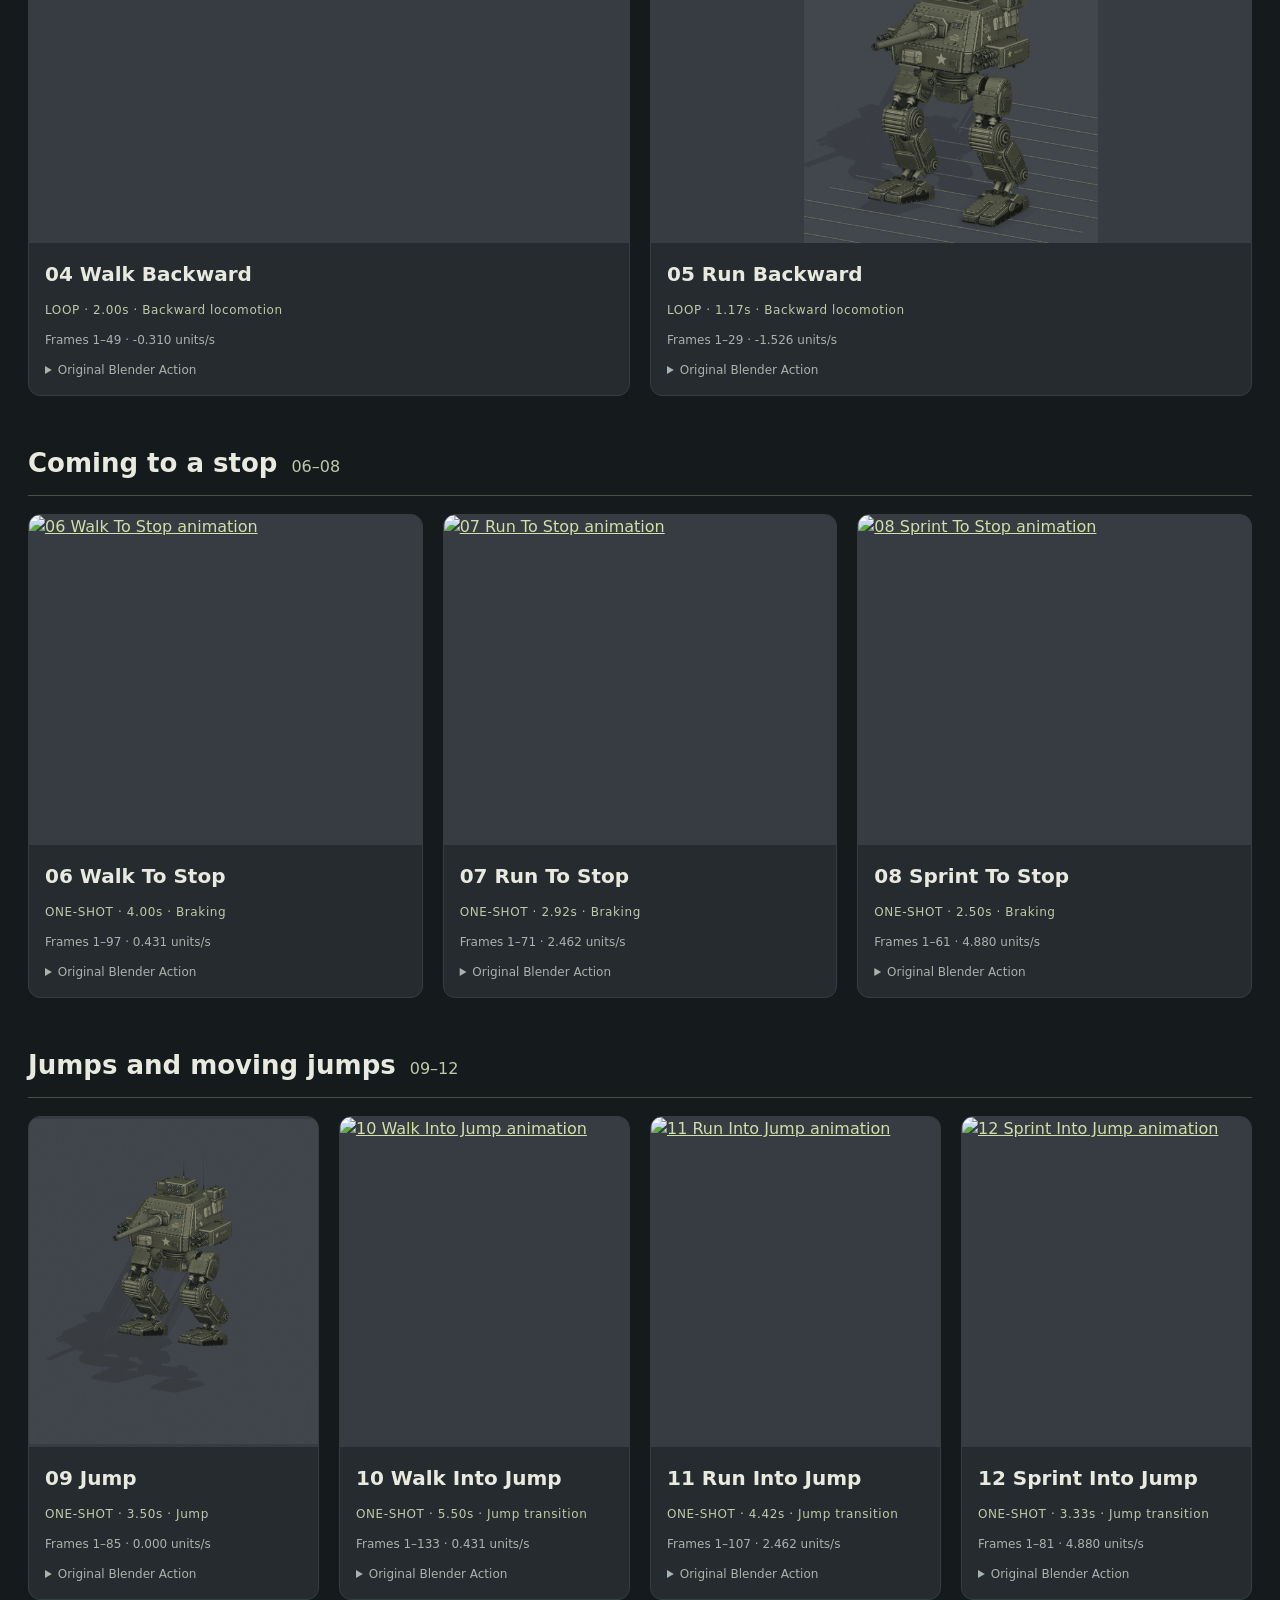
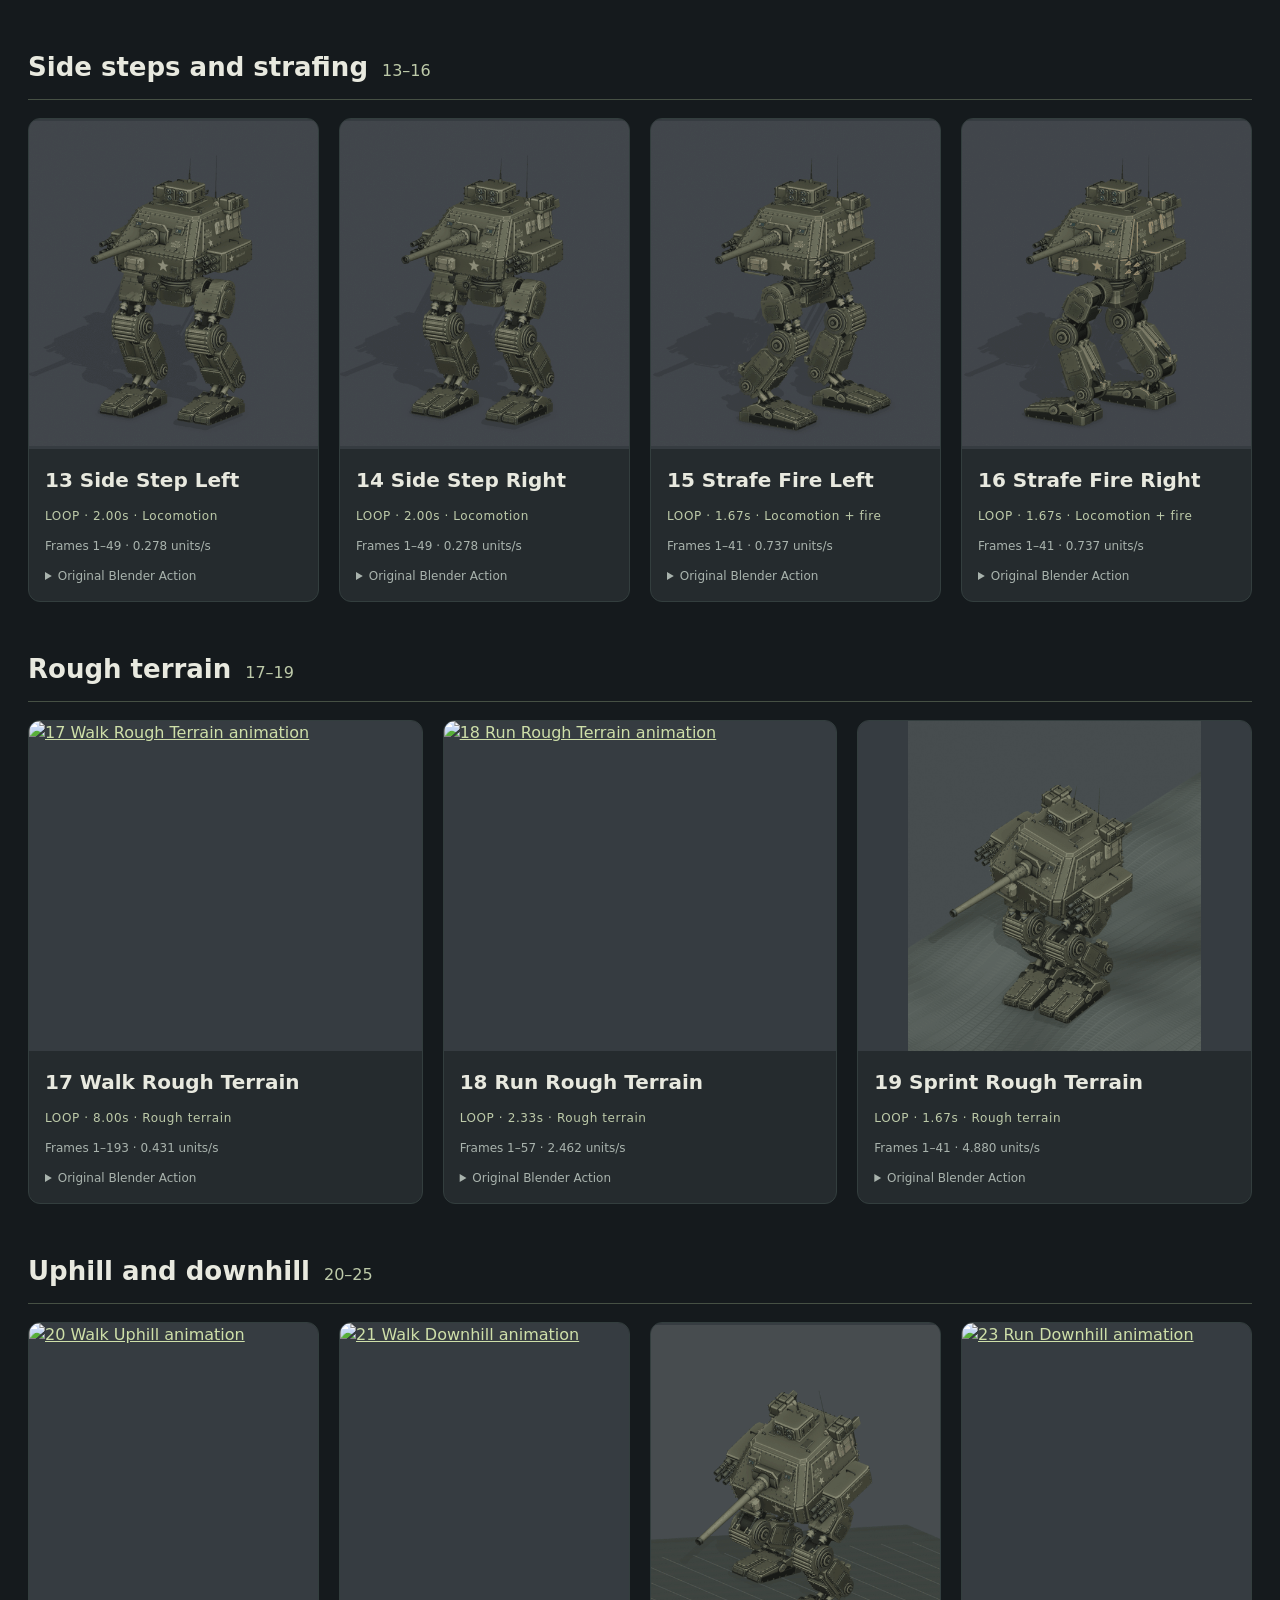
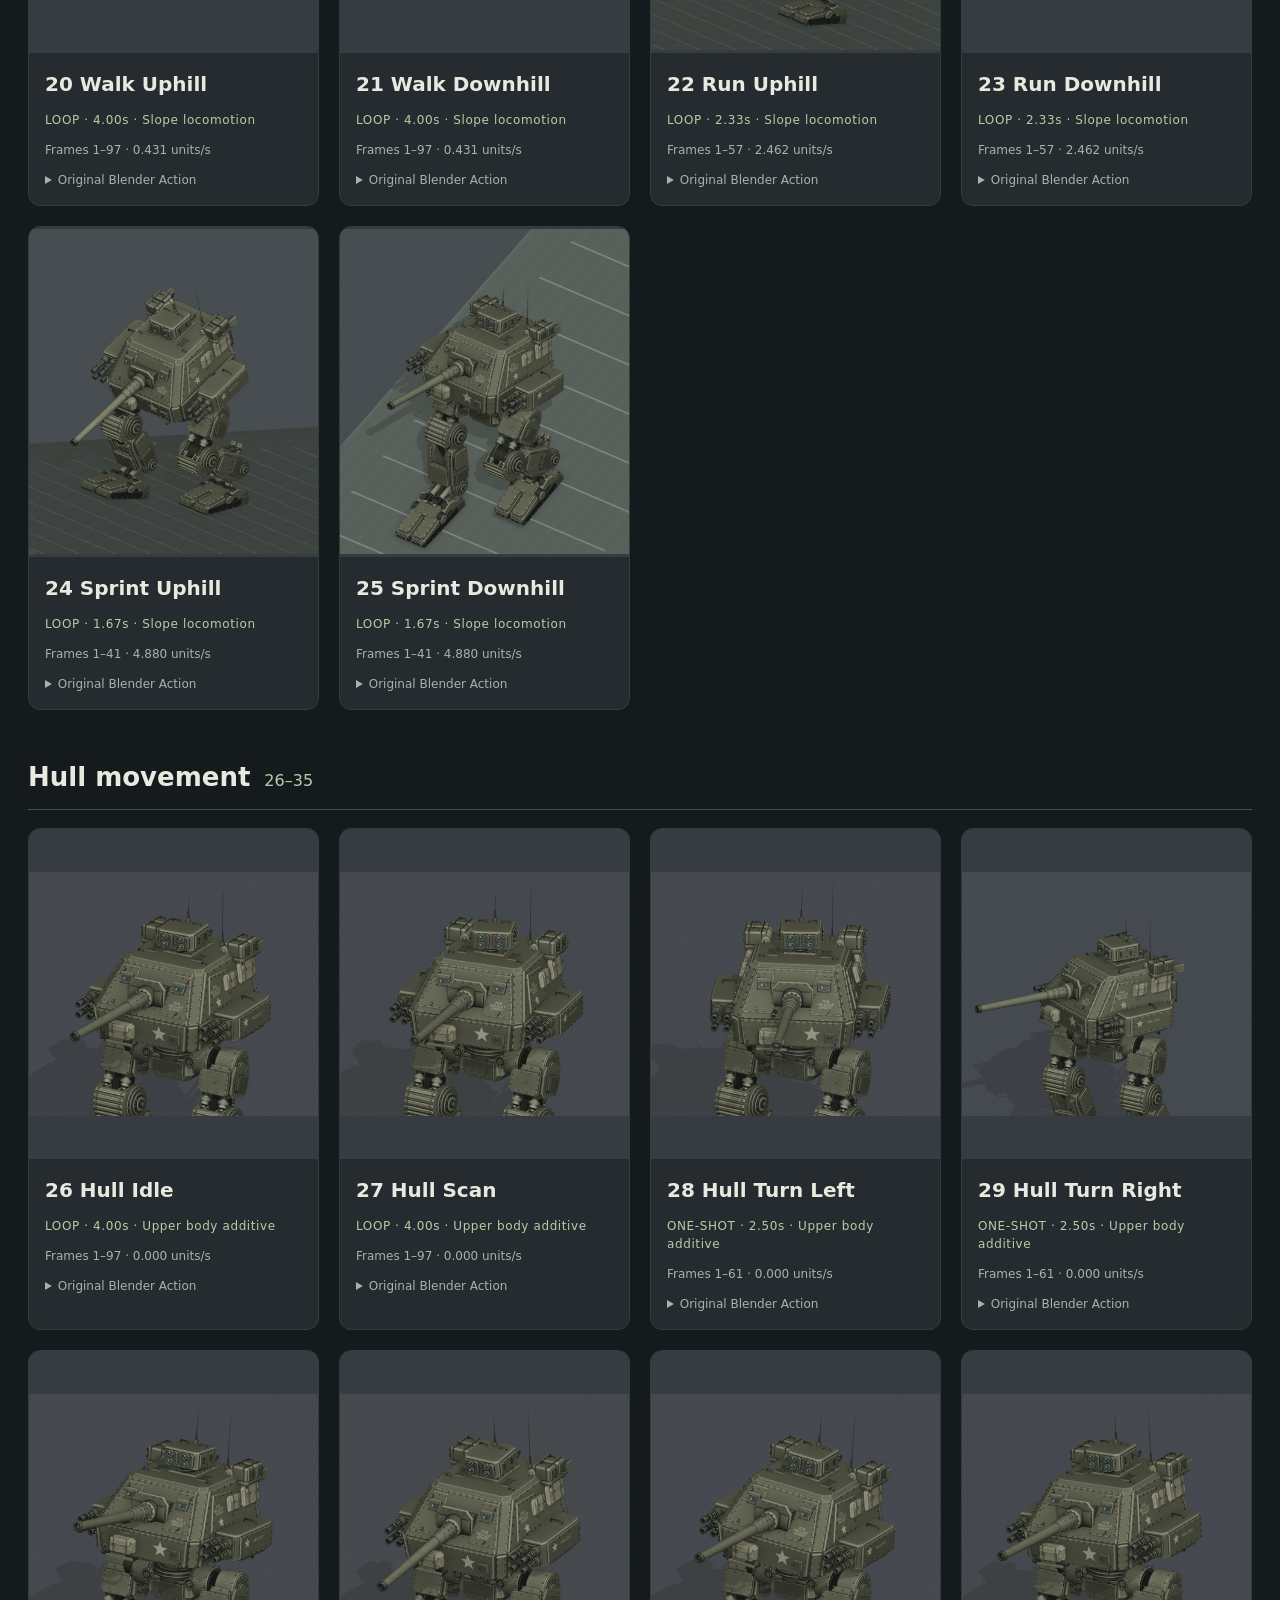
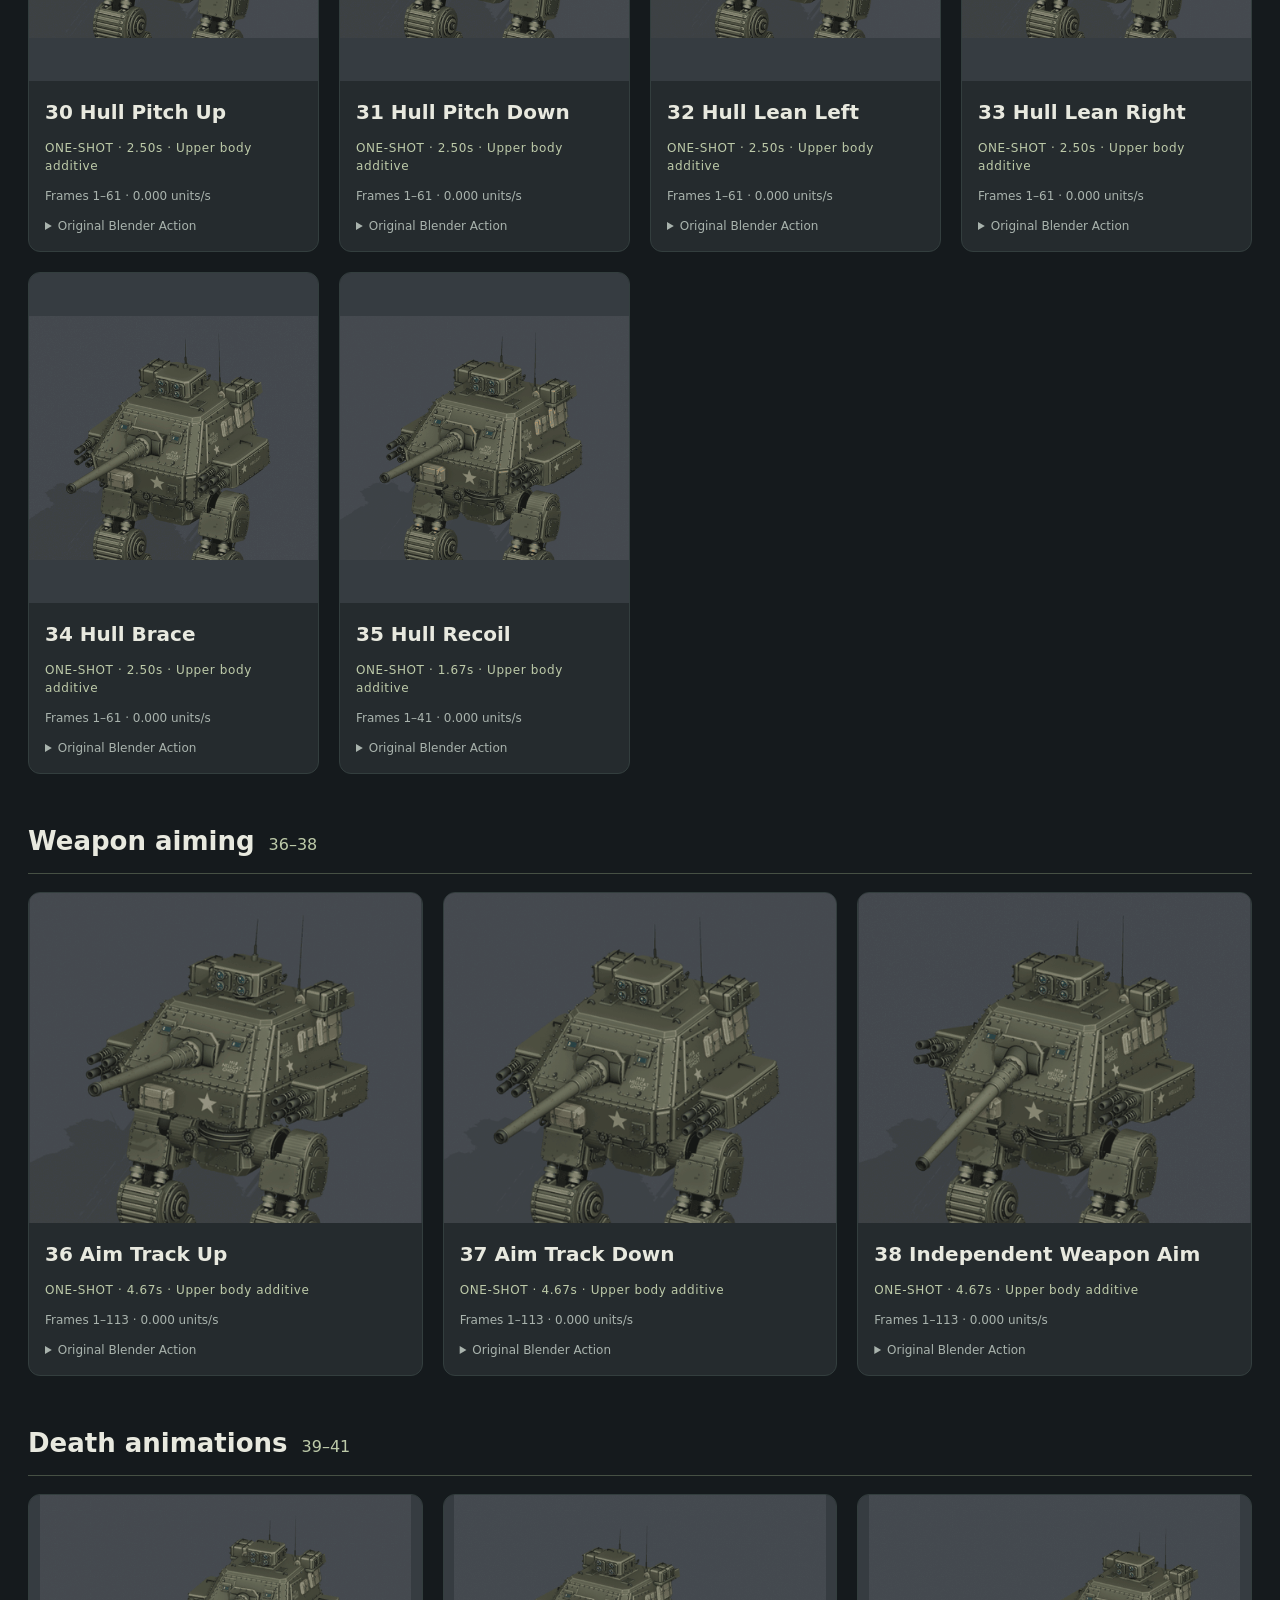
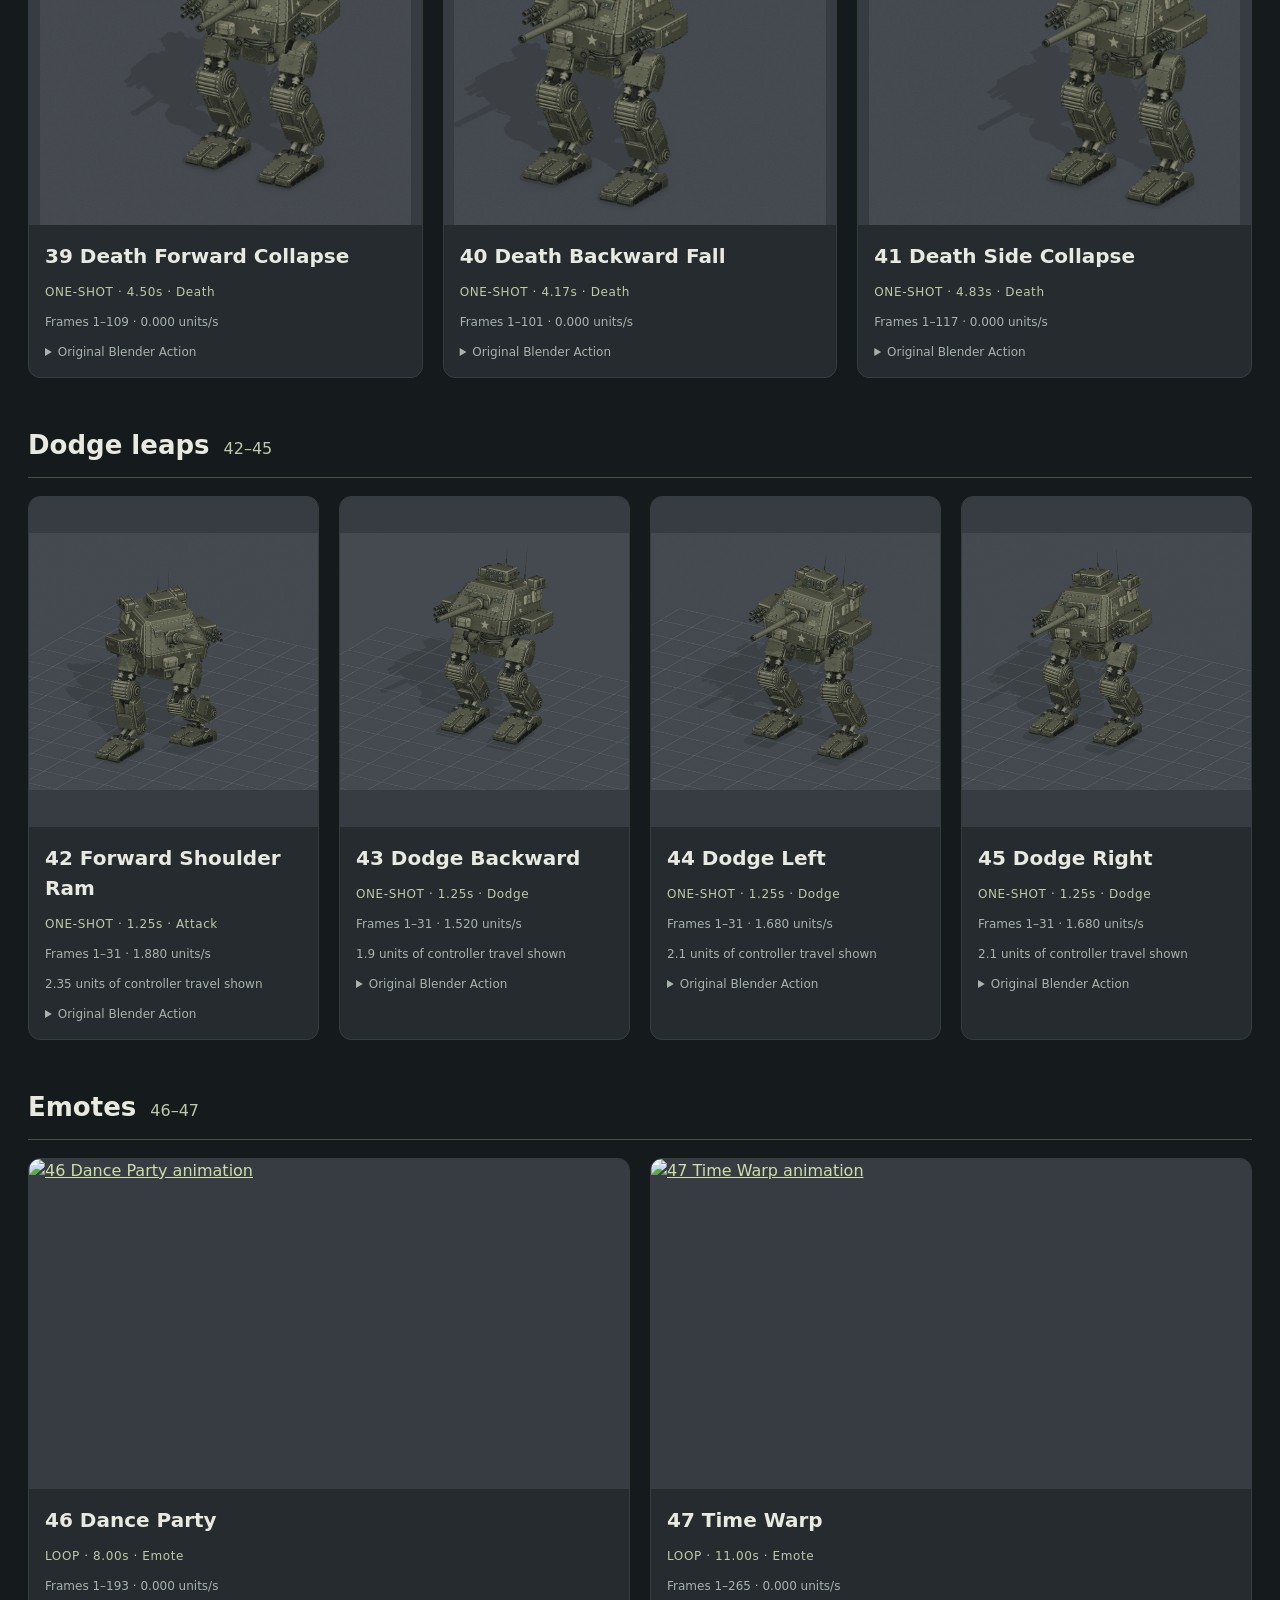
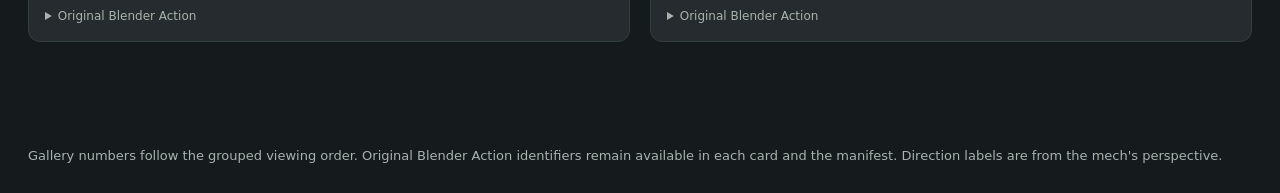
==== commit 1ac8664a: "Add T1-specific animation library and studio setup - Implemented a new Blender script for T1-specifi" ====
--- a/revision_6.html
+++ b/revision_6.html
@@ -10,7 +10,7 @@
 <a class="skip-link" href="#animations">Skip to animations</a>
 <header>
   <div class="site-label">MECH / ANIMATION LIBRARIES</div>
-  <nav class="mech-switcher" aria-label="Mech libraries"><a href="index.html" aria-current="page"><strong>M18 Hellcat Ghost</strong><span>47 previews</span></a><a href="sherman-walker.html"><strong>Sherman Walker</strong><span>47 previews</span></a></nav>
+  <nav class="mech-switcher" aria-label="Mech libraries"><a href="index.html" aria-current="page"><strong>M18 Hellcat Ghost</strong><span>47 previews</span></a><a href="sherman-walker.html"><strong>Sherman Walker</strong><span>47 previews</span></a><a href="t1-artillery-walker.html"><strong>T1 Artillery Walker</strong><span>47 previews</span></a><a href="hover-tank.html"><strong>HT-01 Hover Tank</strong><span>47 previews</span></a></nav>
   <div class="eyebrow">M18 Hellcat Ghost / MOTION STUDIES</div>
   <h1>M18 Hellcat Ghost</h1>
   <p class="intro">47 animation previews, grouped by movement and numbered in viewing order. Choose a group below to jump to it.</p>
